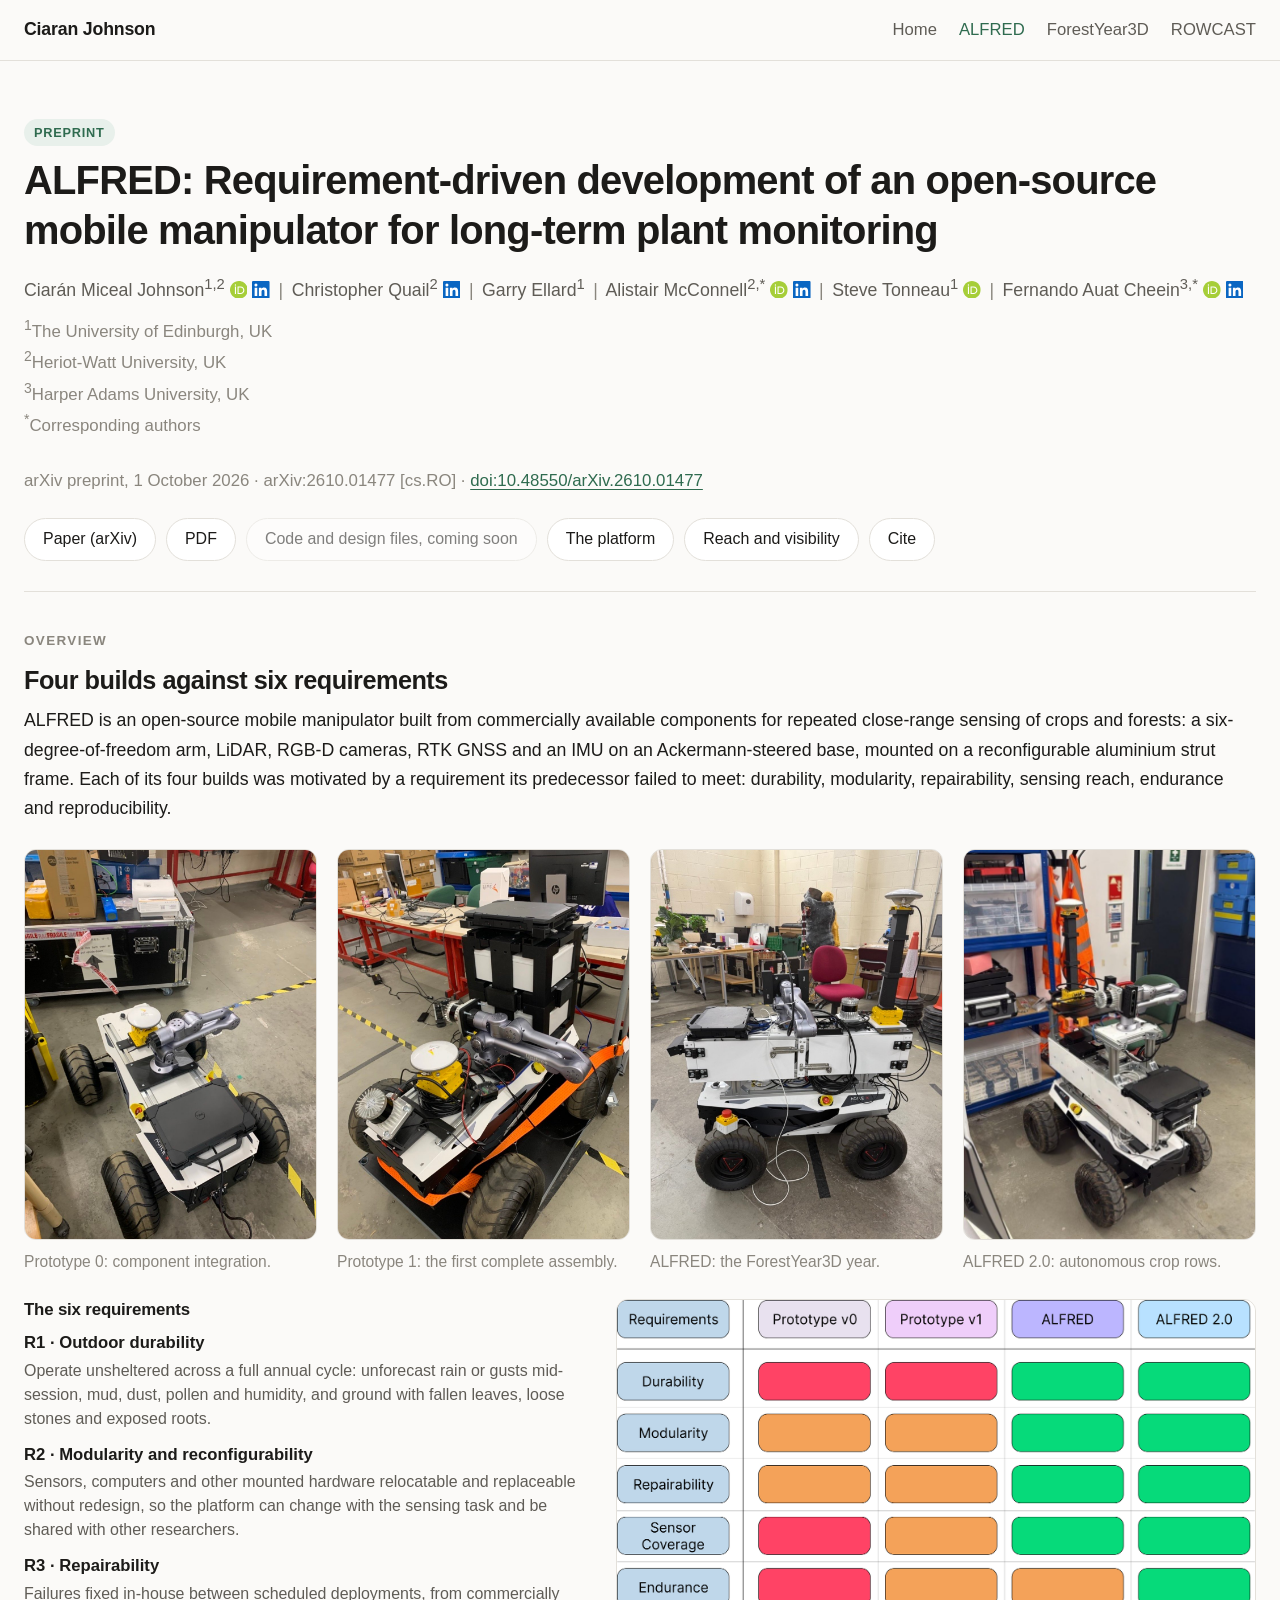
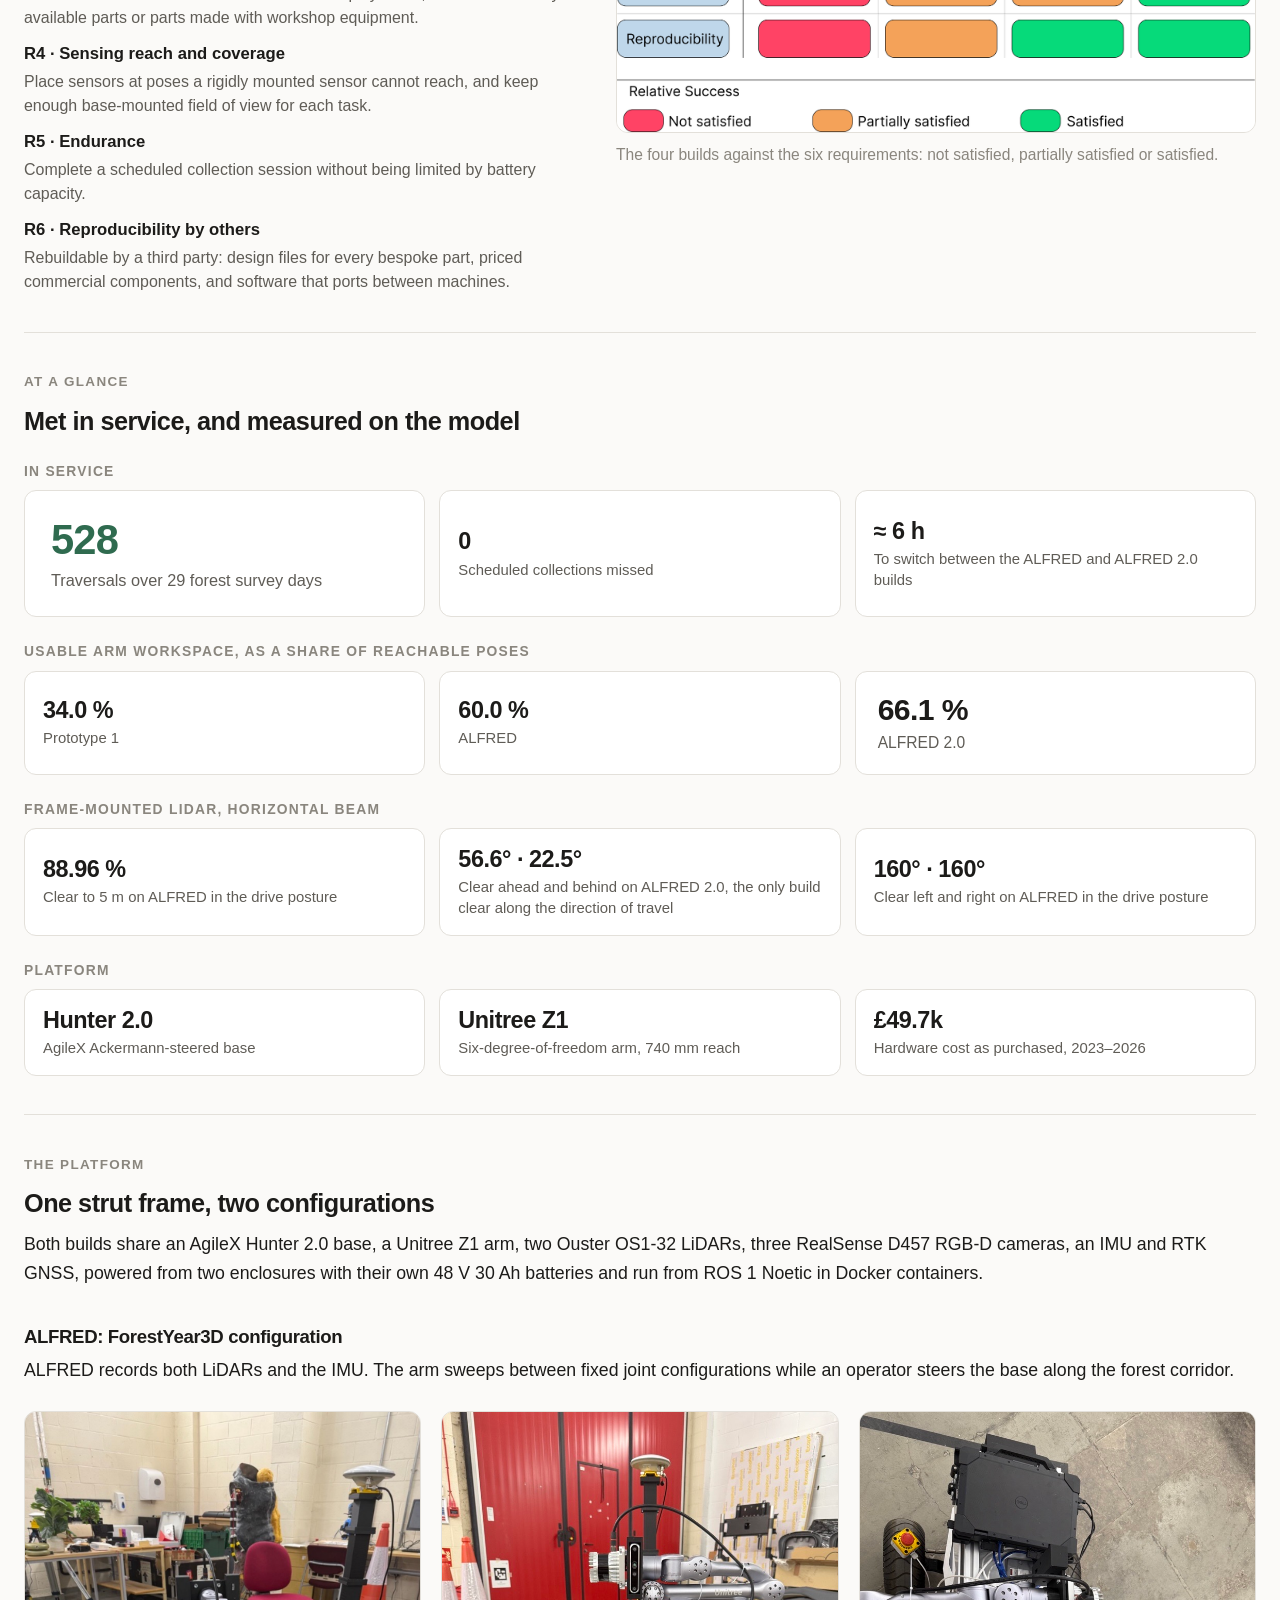
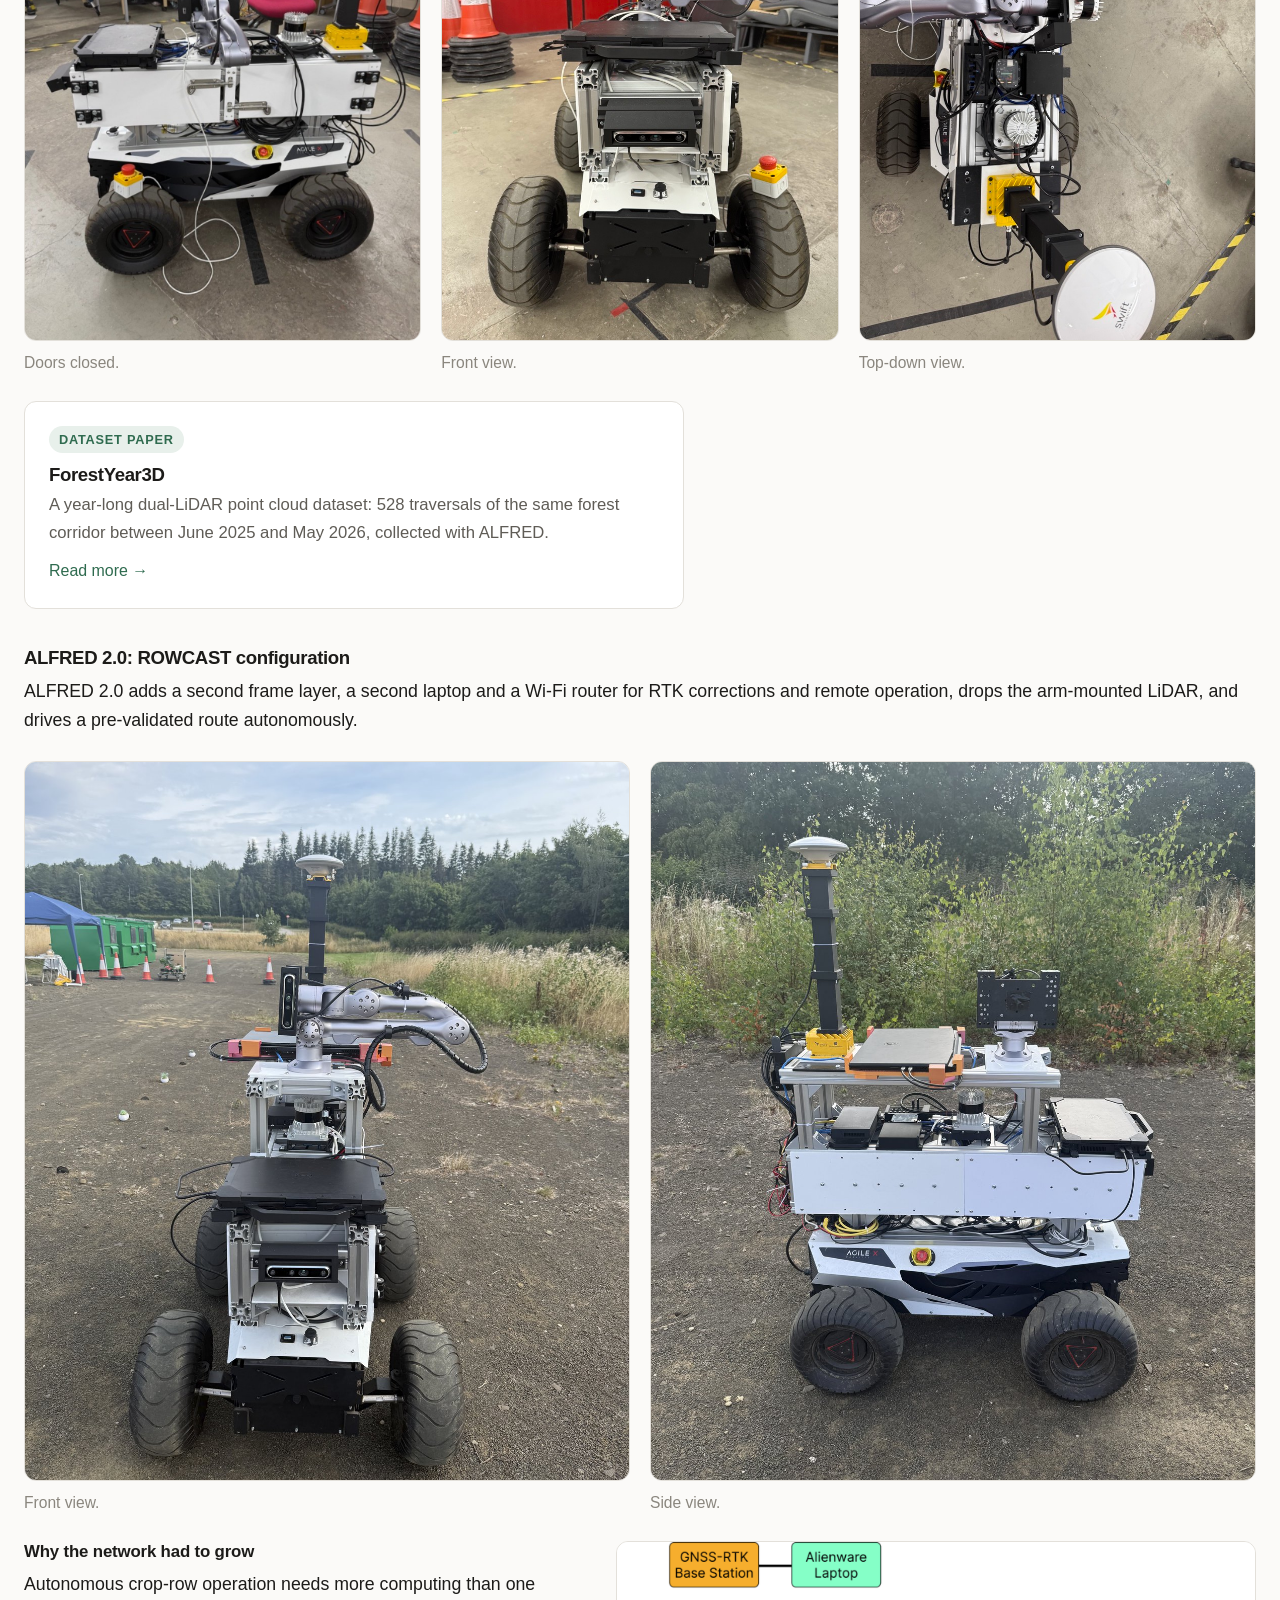
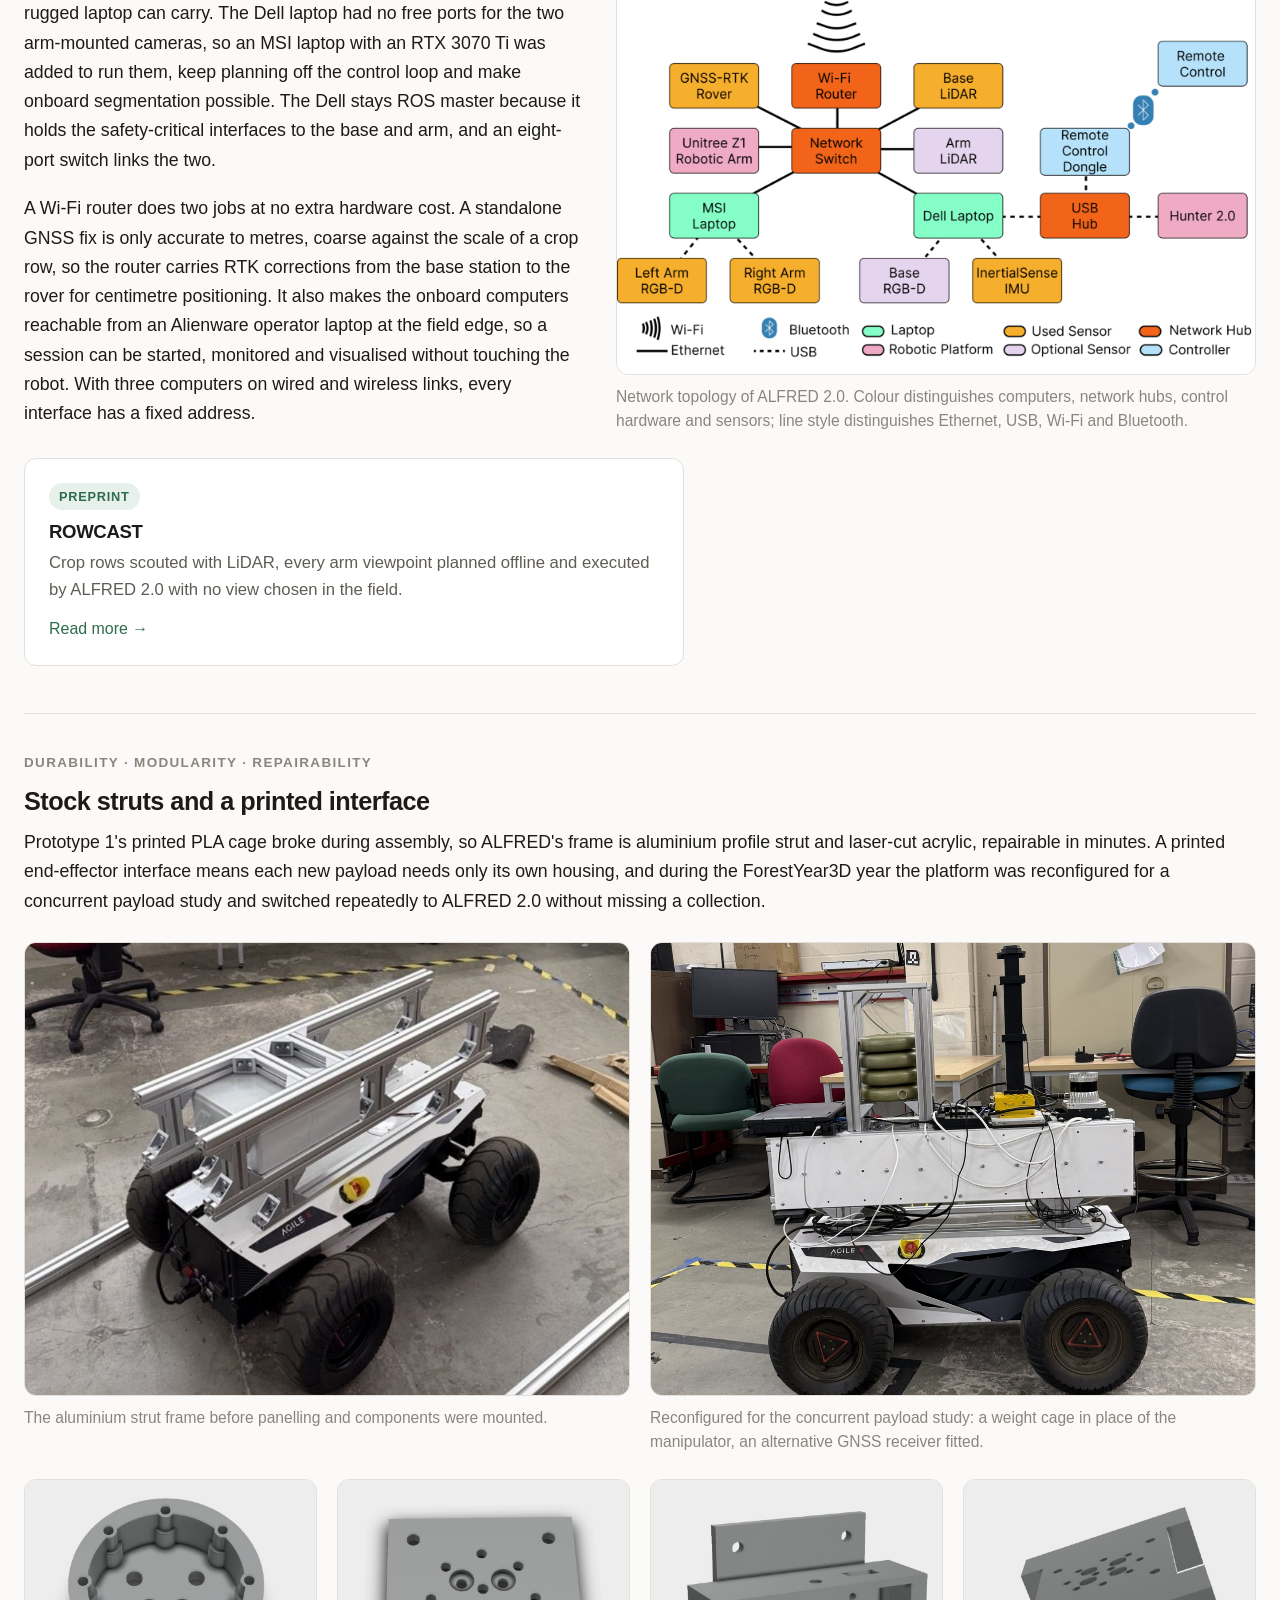
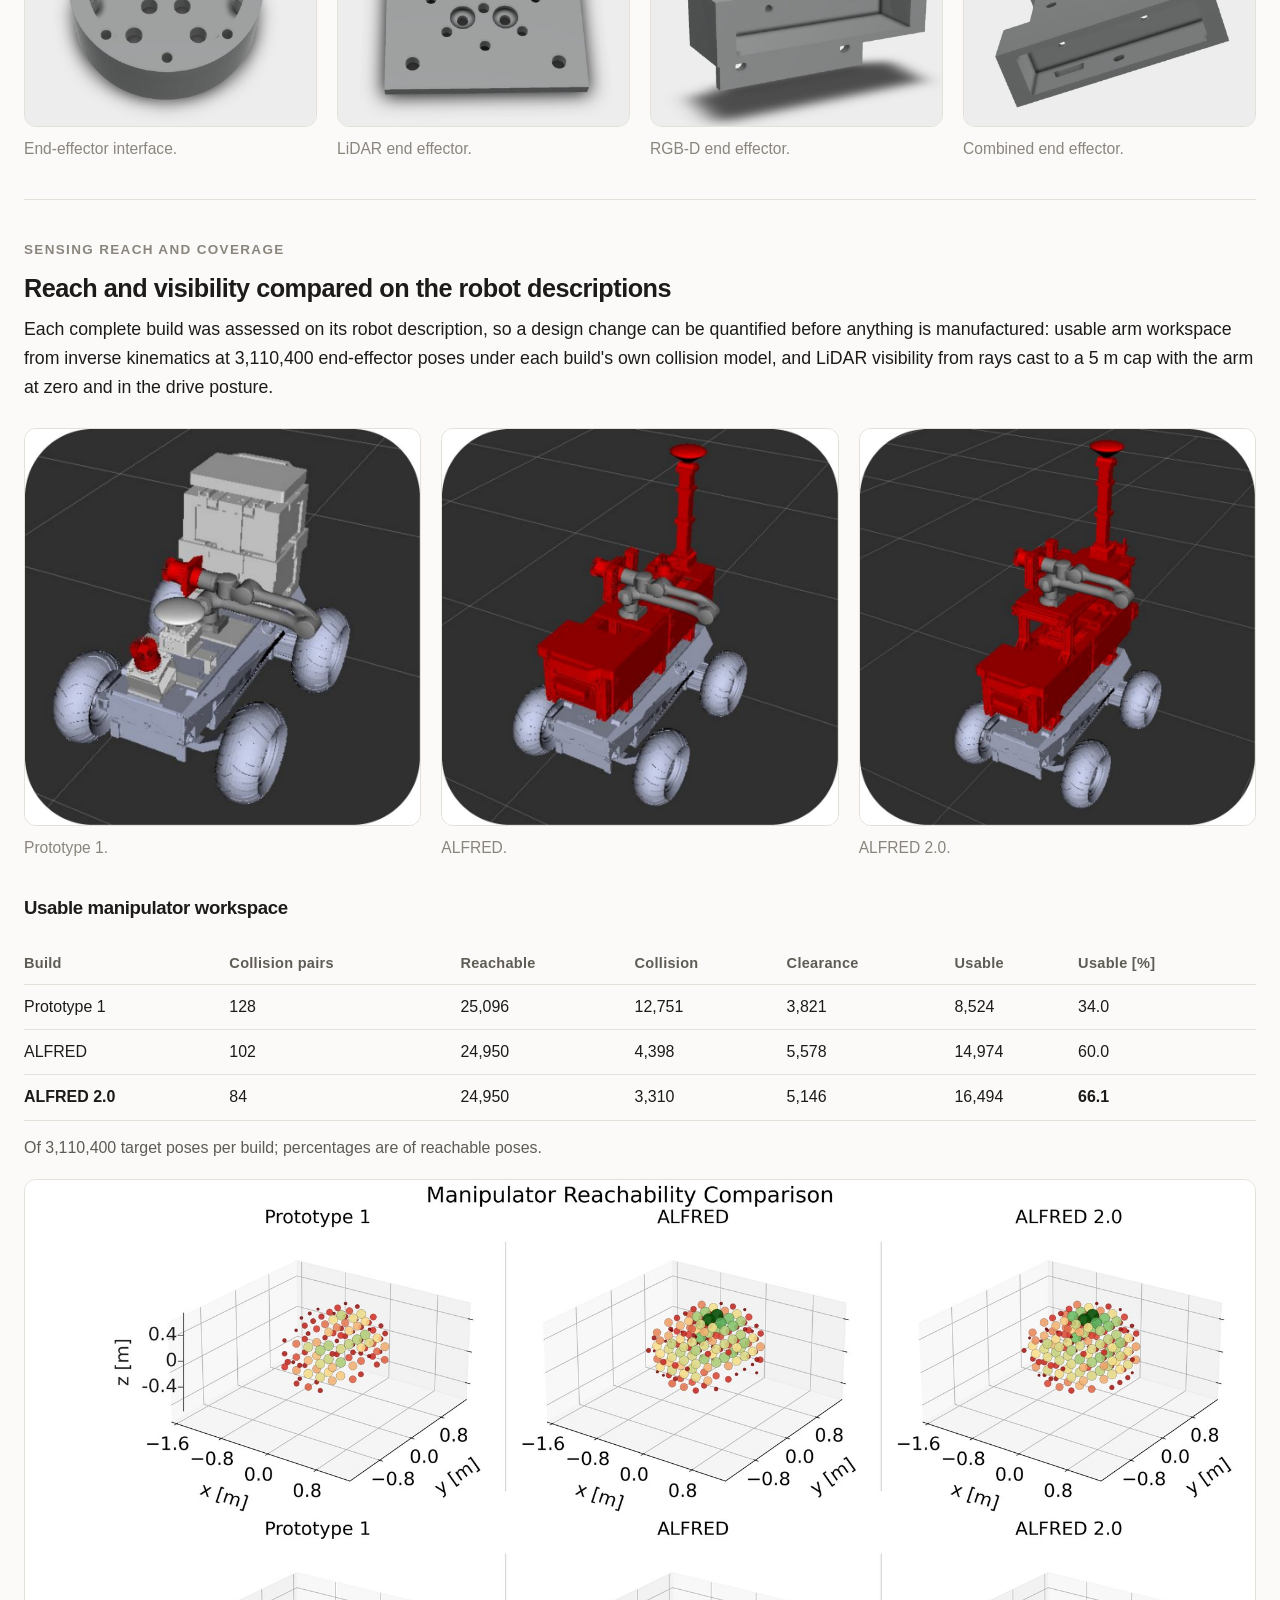
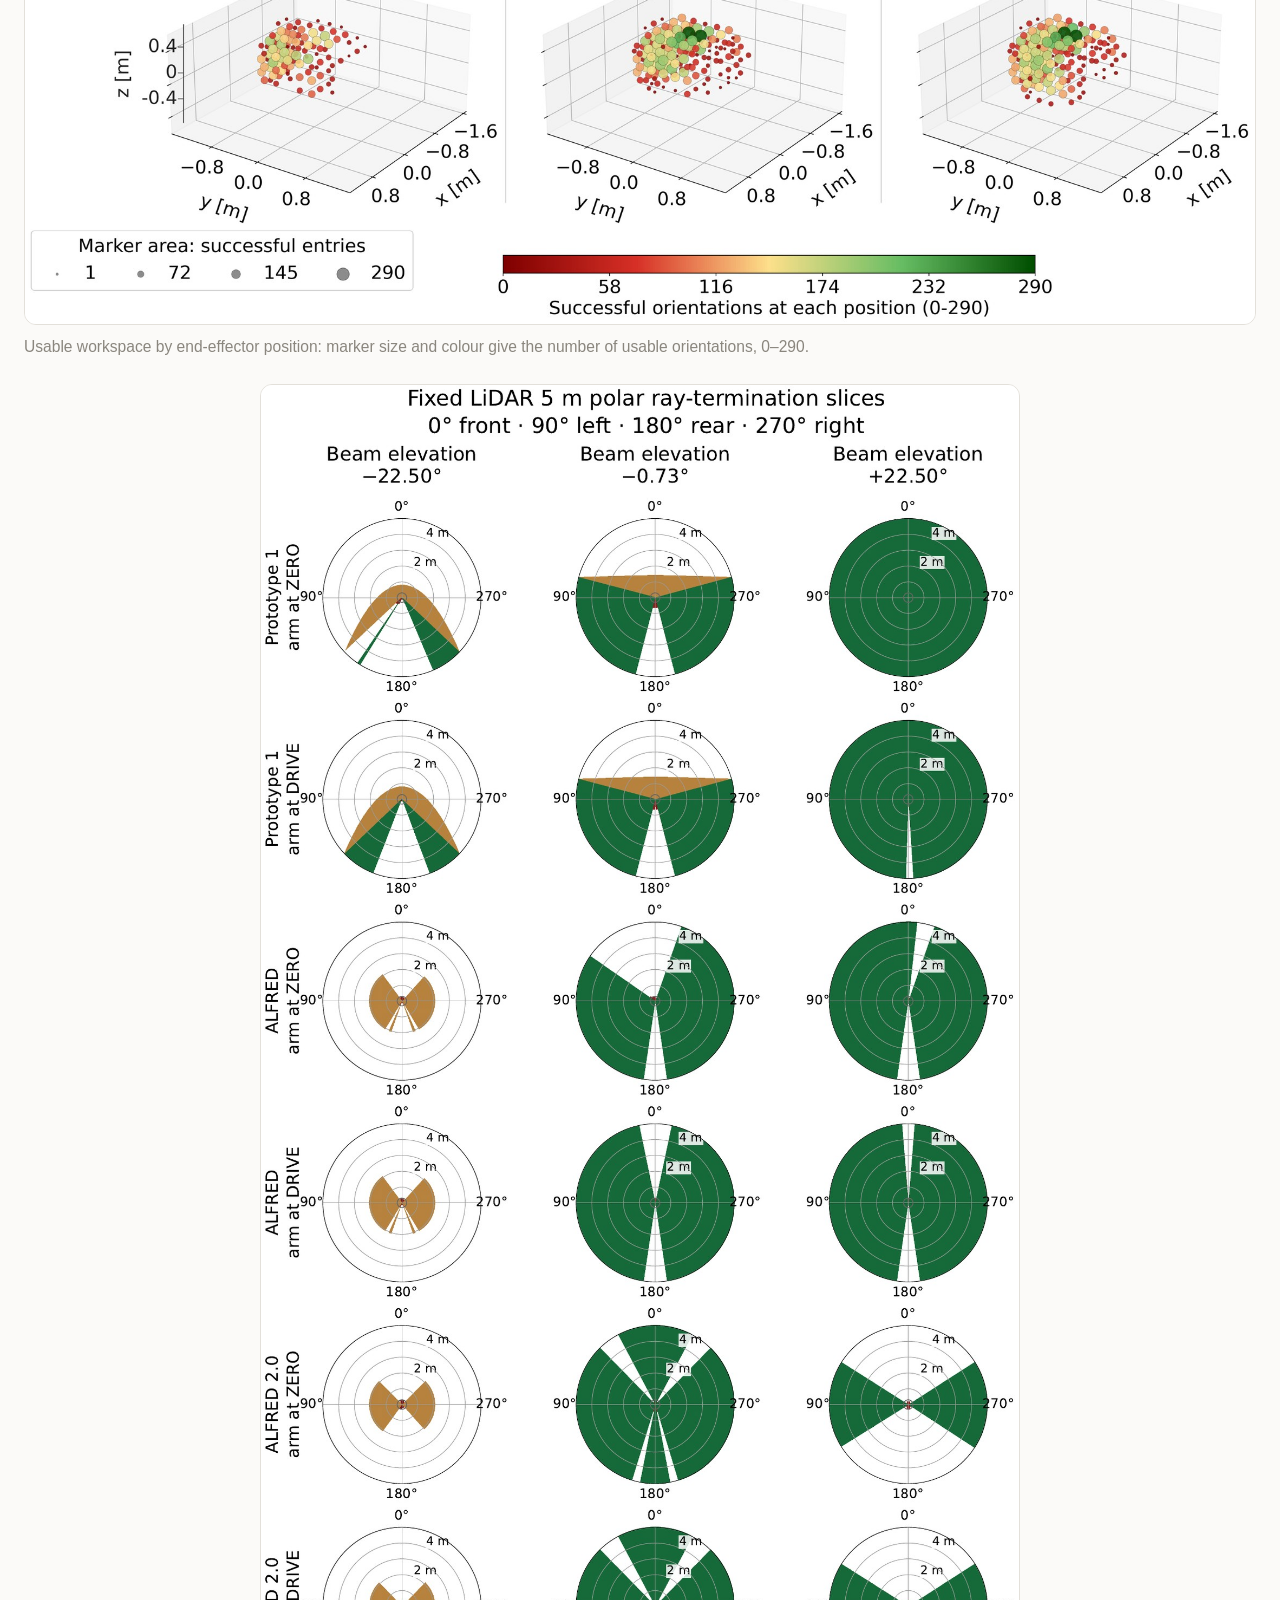
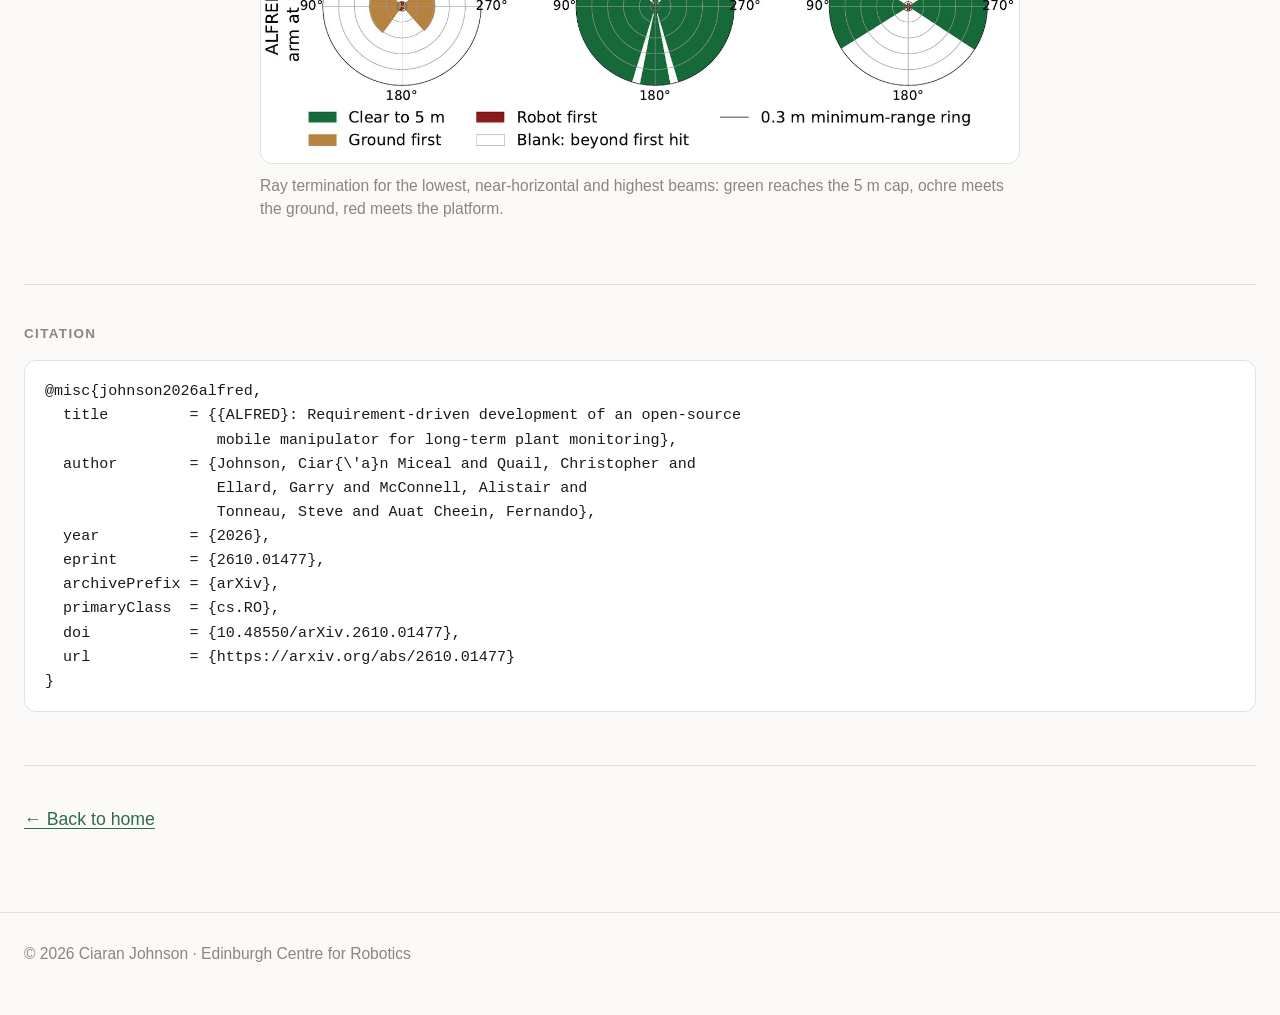
==== ALFRED/index.html @ 9d668f43 "Updated the ROWCAST website" ====
<!DOCTYPE html>
<html lang="en">
<head>
  <meta charset="utf-8">
  <meta name="viewport" content="width=device-width, initial-scale=1">
  <title>ALFRED | Ciaran Johnson</title>
  <meta name="description" content="ALFRED: an open-source mobile manipulator for long-term plant monitoring, developed through four builds against six requirements. A year of monthly forest surveys without a missed collection, and model-based comparison of arm reach and LiDAR visibility across builds. arXiv preprint, October 2026.">
  <link rel="stylesheet" href="../style.css?v=20261101h">
</head>
<body class="paper">

  <!-- Icon sprite for the author links; referenced with <use href="#icon-..."> -->
  <svg width="0" height="0" style="position:absolute" aria-hidden="true" focusable="false">
    <symbol id="icon-orcid" viewBox="0 0 256 256">
      <path fill="#A6CE39" d="M256 128c0 70.7-57.3 128-128 128S0 198.7 0 128 57.3 0 128 0s128 57.3 128 128z"/>
      <path fill="#fff" d="M86.3 186.2H70.9V79.1h15.4v107.1zM108.9 79.1h41.6c39.6 0 57 28.3 57 53.6 0 27.5-21.5 53.6-56.8 53.6h-41.8V79.1zm15.4 93.3h24.5c34.9 0 42.9-26.5 42.9-39.7 0-21.5-13.7-39.7-43.7-39.7h-23.7v79.4zM88.7 56.8c0 5.5-4.5 10.1-10.1 10.1s-10.1-4.6-10.1-10.1c0-5.6 4.5-10.1 10.1-10.1s10.1 4.6 10.1 10.1z"/>
    </symbol>
    <symbol id="icon-linkedin" viewBox="0 0 24 24">
      <rect x="1" y="1" width="22" height="22" rx="2" fill="#fff"/>
      <path fill="#0A66C2" d="M20.447 20.452h-3.554v-5.569c0-1.328-.027-3.037-1.852-3.037-1.853 0-2.136 1.445-2.136 2.939v5.667H9.351V9h3.414v1.561h.046c.477-.9 1.637-1.85 3.37-1.85 3.601 0 4.267 2.37 4.267 5.455v6.286zM5.337 7.433a2.062 2.062 0 1 1 0-4.125 2.062 2.062 0 0 1 0 4.125zm1.782 13.019H3.555V9h3.564v11.452zM22.225 0H1.771C.792 0 0 .774 0 1.729v20.542C0 23.227.792 24 1.771 24h20.451C23.2 24 24 23.227 24 22.271V1.729C24 .774 23.2 0 22.222 0h.003z"/>
    </symbol>
  </svg>

  <nav class="site-nav">
    <div class="wrap">
      <a class="brand" href="../index.html">Ciaran Johnson</a>
      <ul>
        <li><a href="../index.html">Home</a></li>
        <li><a href="./" aria-current="page">ALFRED</a></li>
        <li><a href="../ForestYear3D/">ForestYear3D</a></li>
        <li><a href="../ROWCAST/">ROWCAST</a></li>
      </ul>
    </div>
  </nav>

  <main class="wrap">

    <!-- ================================================================
         TITLE BLOCK
         Preprint on arXiv (2610.01477, 1 October 2026). Add the venue and
         DOI here once the paper is accepted. The Code link stays disabled
         until github.com/CiaranJohnson/ALFRED is public.
         ================================================================ -->
    <header class="paper-head">
      <span class="tag">Preprint</span>
      <h1>ALFRED: Requirement-driven development of an open-source mobile manipulator for long-term plant monitoring</h1>
      <p class="authors">
        <span class="author">Ciarán Miceal Johnson<sup>1,2</sup>
          <a class="author-link" href="https://orcid.org/0009-0005-3101-6712" target="_blank" rel="noopener" aria-label="Ciarán Miceal Johnson on ORCID" title="ORCID"><svg><use href="#icon-orcid"/></svg></a>
          <a class="author-link" href="https://www.linkedin.com/in/ciaran-johnson-749905177/" target="_blank" rel="noopener" aria-label="Ciarán Miceal Johnson on LinkedIn" title="LinkedIn"><svg><use href="#icon-linkedin"/></svg></a></span>
        <span class="sep" aria-hidden="true">|</span>
        <span class="author">Christopher Quail<sup>2</sup>
          <a class="author-link" href="https://www.linkedin.com/in/christopher-quail-3864a7166/" target="_blank" rel="noopener" aria-label="Christopher Quail on LinkedIn" title="LinkedIn"><svg><use href="#icon-linkedin"/></svg></a></span>
        <span class="sep" aria-hidden="true">|</span>
        <span class="author">Garry Ellard<sup>1</sup></span>
        <span class="sep" aria-hidden="true">|</span>
        <span class="author">Alistair McConnell<sup>2,*</sup>
          <a class="author-link" href="https://orcid.org/0000-0003-3168-1323" target="_blank" rel="noopener" aria-label="Alistair McConnell on ORCID" title="ORCID"><svg><use href="#icon-orcid"/></svg></a>
          <a class="author-link" href="https://www.linkedin.com/in/alistair-mcconnell-1576246a/" target="_blank" rel="noopener" aria-label="Alistair McConnell on LinkedIn" title="LinkedIn"><svg><use href="#icon-linkedin"/></svg></a></span>
        <span class="sep" aria-hidden="true">|</span>
        <span class="author">Steve Tonneau<sup>1</sup>
          <a class="author-link" href="https://orcid.org/0000-0003-3001-8693" target="_blank" rel="noopener" aria-label="Steve Tonneau on ORCID" title="ORCID"><svg><use href="#icon-orcid"/></svg></a></span>
        <span class="sep" aria-hidden="true">|</span>
        <span class="author">Fernando Auat Cheein<sup>3,*</sup>
          <a class="author-link" href="https://orcid.org/0000-0002-6347-7696" target="_blank" rel="noopener" aria-label="Fernando Auat Cheein on ORCID" title="ORCID"><svg><use href="#icon-orcid"/></svg></a>
          <a class="author-link" href="https://www.linkedin.com/in/fernando-auat-cheein-30743a59/" target="_blank" rel="noopener" aria-label="Fernando Auat Cheein on LinkedIn" title="LinkedIn"><svg><use href="#icon-linkedin"/></svg></a></span>
      </p>
      <p class="venue">
        <sup>1</sup>The University of Edinburgh, UK<br>
        <sup>2</sup>Heriot-Watt University, UK<br>
        <sup>3</sup>Harper Adams University, UK<br>
        <sup>*</sup>Corresponding authors<br><br>
        arXiv preprint, 1 October 2026 · arXiv:2610.01477 [cs.RO] ·
        <a href="https://doi.org/10.48550/arXiv.2610.01477" target="_blank" rel="noopener">doi:10.48550/arXiv.2610.01477</a>
      </p>

      <!-- TODO: remove aria-disabled from the Code link once the GitHub
           repository is public. -->
      <ul class="paper-links">
        <li><a href="https://arxiv.org/abs/2610.01477" target="_blank" rel="noopener">Paper (arXiv)</a></li>
        <li><a href="https://arxiv.org/pdf/2610.01477" target="_blank" rel="noopener">PDF</a></li>
        <li><a href="https://github.com/CiaranJohnson/ALFRED" aria-disabled="true">Code and design files, coming soon</a></li>
        <li><a href="#platform">The platform</a></li>
        <li><a href="#reach">Reach and visibility</a></li>
        <li><a href="#citation">Cite</a></li>
      </ul>
    </header>

    <!-- ================================================================
         OVERVIEW
         Figure 7 of the paper (the four builds) and Figure 8 (each build
         against the six requirements). Web images are rendered from the
         manuscript's figure files by scripts/render_alfred_figures.py; see
         media/README.md.
         ================================================================ -->
    <section id="overview">
      <p class="eyebrow">Overview</p>
      <h2>Four builds against six requirements</h2>
      <p>
        ALFRED is an open-source mobile manipulator built from commercially available
        components for repeated close-range sensing of crops and forests: a six-degree-of-freedom
        arm, LiDAR, RGB-D cameras, RTK GNSS and an IMU on an Ackermann-steered base, mounted on a
        reconfigurable aluminium strut frame. Each of its four builds was motivated by a
        requirement its predecessor failed to meet: durability, modularity, repairability,
        sensing reach, endurance and reproducibility.
      </p>

      <div class="gallery gallery--four gallery--builds">
        <figure>
          <img src="../img/alfred_build_p0.jpg" width="1025" height="1366" alt="Prototype 0: the Hunter 2.0 base with early 3D-printed mounts and a manipulator fitted">
          <figcaption>Prototype 0: component integration.</figcaption>
        </figure>
        <figure>
          <img src="../img/alfred_build_p1.jpg" width="1025" height="1366" alt="Prototype 1: the base with a 3D-printed cage holding the electronics enclosures and a laptop rail above">
          <figcaption>Prototype 1: the first complete assembly.</figcaption>
        </figure>
        <figure>
          <img src="../img/alfred_build_alfred.jpg" width="1025" height="1366" alt="ALFRED: the aluminium strut frame with acrylic panels and hinged doors closed, arm and sensors on top">
          <figcaption>ALFRED: the ForestYear3D year.</figcaption>
        </figure>
        <figure>
          <img src="../img/alfred_build_alfred2.jpg" width="1200" height="1579" alt="ALFRED 2.0: the same frame with a second layer carrying another laptop, a router and a larger network switch">
          <figcaption>ALFRED&nbsp;2.0: autonomous crop rows.</figcaption>
        </figure>
      </div>

      <!-- The six requirements, R1 to R6 of the paper, beside Figure 8. -->
      <div class="intro-row intro-row--figure">
        <div class="intro-copy">
          <h4>The six requirements</h4>
          <dl class="deflist deflist--tight">
            <dt>R1 · Outdoor durability</dt>
            <dd>Operate unsheltered across a full annual cycle: unforecast rain or gusts mid-session, mud, dust, pollen and humidity, and ground with fallen leaves, loose stones and exposed roots.</dd>
            <dt>R2 · Modularity and reconfigurability</dt>
            <dd>Sensors, computers and other mounted hardware relocatable and replaceable without redesign, so the platform can change with the sensing task and be shared with other researchers.</dd>
            <dt>R3 · Repairability</dt>
            <dd>Failures fixed in-house between scheduled deployments, from commercially available parts or parts made with workshop equipment.</dd>
            <dt>R4 · Sensing reach and coverage</dt>
            <dd>Place sensors at poses a rigidly mounted sensor cannot reach, and keep enough base-mounted field of view for each task.</dd>
            <dt>R5 · Endurance</dt>
            <dd>Complete a scheduled collection session without being limited by battery capacity.</dd>
            <dt>R6 · Reproducibility by others</dt>
            <dd>Rebuildable by a third party: design files for every bespoke part, priced commercial components, and software that ports between machines.</dd>
          </dl>
        </div>
        <figure>
          <img src="../img/alfred_requirements.png" width="1600" height="1083" loading="lazy"
               alt="A grid of the six requirements against the four builds, coloured red for not satisfied, orange for partially satisfied and green for satisfied; the colours shift from red and orange on the prototypes to green on ALFRED and ALFRED 2.0">
          <figcaption>The four builds against the six requirements: not satisfied, partially satisfied or satisfied.</figcaption>
        </figure>
      </div>
    </section>

    <section id="at-a-glance">
      <p class="eyebrow">At a glance</p>
      <h2>Met in service, and measured on the model</h2>

      <!-- Facts are grouped by theme; spans in each group add up to 12.
           .s3/.s4/.s6/.s8 set width, .fact--lg/--xl set emphasis. -->
      <div class="fact-group">
        <h3>In service</h3>
        <div class="facts">
          <div class="fact fact--xl s4"><span class="num">528</span><span class="label">Traversals over 29 forest survey days</span></div>
          <div class="fact s4"><span class="num">0</span><span class="label">Scheduled collections missed</span></div>
          <div class="fact s4"><span class="num">≈ 6 h</span><span class="label">To switch between the ALFRED and ALFRED&nbsp;2.0 builds</span></div>
        </div>
      </div>

      <div class="fact-group">
        <h3>Usable arm workspace, as a share of reachable poses</h3>
        <div class="facts">
          <div class="fact s4"><span class="num">34.0 %</span><span class="label">Prototype 1</span></div>
          <div class="fact s4"><span class="num">60.0 %</span><span class="label">ALFRED</span></div>
          <div class="fact fact--lg s4"><span class="num">66.1 %</span><span class="label">ALFRED&nbsp;2.0</span></div>
        </div>
      </div>

      <div class="fact-group">
        <h3>Frame-mounted LiDAR, horizontal beam</h3>
        <div class="facts">
          <div class="fact s4"><span class="num">88.96 %</span><span class="label">Clear to 5 m on ALFRED in the drive posture</span></div>
          <div class="fact s4"><span class="num">56.6° · 22.5°</span><span class="label">Clear ahead and behind on ALFRED&nbsp;2.0, the only build clear along the direction of travel</span></div>
          <div class="fact s4"><span class="num">160° · 160°</span><span class="label">Clear left and right on ALFRED in the drive posture</span></div>
        </div>
      </div>

      <div class="fact-group">
        <h3>Platform</h3>
        <div class="facts">
          <div class="fact s4"><span class="num">Hunter 2.0</span><span class="label">AgileX Ackermann-steered base</span></div>
          <div class="fact s4"><span class="num">Unitree Z1</span><span class="label">Six-degree-of-freedom arm, 740 mm reach</span></div>
          <div class="fact s4"><span class="num">£49.7k</span><span class="label">Hardware cost as purchased, 2023–2026</span></div>
        </div>
      </div>
    </section>

    <!-- ================================================================
         THE PLATFORM
         Shared hardware, then the two field configurations, each with a
         card linking to its experiment's page. ALFRED's three views are
         Figure 1 of the paper, ALFRED 2.0's views Figure 3 and the network
         topology Figure 6.
         ================================================================ -->
    <section id="platform">
      <p class="eyebrow">The platform</p>
      <h2>One strut frame, two configurations</h2>
      <p>
        Both builds share an AgileX Hunter&nbsp;2.0 base, a Unitree Z1 arm, two Ouster OS1-32
        LiDARs, three RealSense D457 RGB-D cameras, an IMU and RTK GNSS, powered from two
        enclosures with their own 48&nbsp;V 30&nbsp;Ah batteries and run from ROS&nbsp;1 Noetic
        in Docker containers.
      </p>

      <h3 id="alfred" class="subsection">ALFRED: ForestYear3D configuration</h3>
      <p>
        ALFRED records both LiDARs and the IMU. The arm sweeps between fixed joint configurations
        while an operator steers the base along the forest corridor.
      </p>

      <div class="gallery gallery--views">
        <figure>
          <img src="../img/alfred_build_alfred.jpg" width="1025" height="1366" loading="lazy" alt="ALFRED with its acrylic access doors closed, showing the strut frame, manipulator and sensor suite">
          <figcaption>Doors closed.</figcaption>
        </figure>
        <figure>
          <img src="../img/front_view.jpeg" loading="lazy" alt="ALFRED seen head on: the Z1 arm carrying the arm-mounted LiDAR and RGB-D cameras above the base deck">
          <figcaption>Front view.</figcaption>
        </figure>
        <figure>
          <img src="../img/top_down.jpeg" loading="lazy" alt="ALFRED from above, showing the layout of the arm, the frame-mounted LiDAR, the rugged laptop and the GNSS antenna">
          <figcaption>Top-down view.</figcaption>
        </figure>
      </div>

      <div class="cards cards--one">
        <a class="card" href="../ForestYear3D/">
          <span class="tag">Dataset paper</span>
          <h3>ForestYear3D</h3>
          <p>
            A year-long dual-LiDAR point cloud dataset: 528 traversals of the same forest
            corridor between June 2025 and May 2026, collected with ALFRED.
          </p>
          <span class="card-more">Read more →</span>
        </a>
      </div>

      <h3 id="alfred2" class="subsection">ALFRED 2.0: ROWCAST configuration</h3>
      <p>
        ALFRED&nbsp;2.0 adds a second frame layer, a second laptop and a Wi-Fi router for RTK
        corrections and remote operation, drops the arm-mounted LiDAR, and drives a
        pre-validated route autonomously.
      </p>

      <div class="gallery gallery--pair">
        <figure>
          <img src="../img/alfred2_front.jpg" width="1200" height="1600" loading="lazy" alt="ALFRED 2.0 field robot, front view, showing its manipulator arm and mast-mounted sensors">
          <figcaption>Front view.</figcaption>
        </figure>
        <figure>
          <img src="../img/alfred2_side.jpg" width="1200" height="1600" loading="lazy" alt="ALFRED 2.0 field robot, side view, showing the second frame layer and the second laptop">
          <figcaption>Side view.</figcaption>
        </figure>
      </div>

      <!-- Why the network grew: copy on the left, Figure 6 on the right. -->
      <div class="intro-row intro-row--figure">
        <div class="intro-copy">
          <h4>Why the network had to grow</h4>
          <p>
            Autonomous crop-row operation needs more computing than one rugged laptop can carry.
            The Dell laptop had no free ports for the two arm-mounted cameras, so an MSI laptop
            with an RTX&nbsp;3070&nbsp;Ti was added to run them, keep planning off the control
            loop and make onboard segmentation possible. The Dell stays ROS master because it
            holds the safety-critical interfaces to the base and arm, and an eight-port switch
            links the two.
          </p>
          <p>
            A Wi-Fi router does two jobs at no extra hardware cost. A standalone GNSS fix is only
            accurate to metres, coarse against the scale of a crop row, so the router carries
            RTK corrections from the base station to the rover for centimetre positioning. It
            also makes the onboard computers reachable from an Alienware operator laptop at the
            field edge, so a session can be started, monitored and visualised without touching
            the robot. With three computers on wired and wireless links, every interface has a
            fixed address.
          </p>
        </div>
        <figure>
          <img src="../img/alfred_network.png" width="1600" height="1085" loading="lazy"
               alt="Network diagram of ALFRED 2.0: the Dell laptop as ROS master connected by Ethernet to the network switch, LiDAR, arm and Hunter 2.0, the MSI laptop and RGB-D cameras, and a WiFi link from the RTK base station through the router to the rover">
          <figcaption>
            Network topology of ALFRED&nbsp;2.0. Colour distinguishes computers, network hubs,
            control hardware and sensors; line style distinguishes Ethernet, USB, Wi-Fi and
            Bluetooth.
          </figcaption>
        </figure>
      </div>

      <div class="cards cards--one">
        <a class="card" href="../ROWCAST/">
          <span class="tag">Preprint</span>
          <h3>ROWCAST</h3>
          <p>
            Crop rows scouted with LiDAR, every arm viewpoint planned offline and executed by
            ALFRED&nbsp;2.0 with no view chosen in the field.
          </p>
          <span class="card-more">Read more →</span>
        </a>
      </div>
    </section>

    <!-- ================================================================
         DURABILITY, MODULARITY, REPAIRABILITY
         Figure 9 (the bare frame), Figure 12 (reconfigured for the
         concurrent payload study) and Figure 10 (the end-effector mounts).
         ================================================================ -->
    <section id="builds">
      <p class="eyebrow">Durability · Modularity · Repairability</p>
      <h2>Stock struts and a printed interface</h2>
      <p>
        Prototype&nbsp;1's printed PLA cage broke during assembly, so ALFRED's frame is aluminium
        profile strut and laser-cut acrylic, repairable in minutes. A printed end-effector
        interface means each new payload needs only its own housing, and during the ForestYear3D
        year the platform was reconfigured for a concurrent payload study and switched repeatedly
        to ALFRED&nbsp;2.0 without missing a collection.
      </p>

      <div class="gallery gallery--two gallery--43">
        <figure>
          <img src="../img/alfred_frame.jpg" width="840" height="751" loading="lazy" alt="The bare aluminium profile strut frame on the Hunter 2.0 base, before panels and components were fitted">
          <figcaption>The aluminium strut frame before panelling and components were mounted.</figcaption>
        </figure>
        <figure>
          <img src="../img/alfred_payload_study.jpg" width="1200" height="1001" loading="lazy" alt="ALFRED with the manipulator replaced by a cage of weights and a different GNSS receiver on the mast">
          <figcaption>Reconfigured for the concurrent payload study: a weight cage in place of the manipulator, an alternative GNSS receiver fitted.</figcaption>
        </figure>
      </div>

      <div class="gallery gallery--four">
        <figure>
          <img src="../img/alfred_cad_interface.jpg" width="900" height="762" loading="lazy" alt="CAD render of the flat printed plate that mates with the Z1 flange">
          <figcaption>End-effector interface.</figcaption>
        </figure>
        <figure>
          <img src="../img/alfred_cad_lidar.jpg" width="900" height="762" loading="lazy" alt="CAD render of the LiDAR end-effector housing">
          <figcaption>LiDAR end effector.</figcaption>
        </figure>
        <figure>
          <img src="../img/alfred_cad_rgbd.jpg" width="900" height="762" loading="lazy" alt="CAD render of the RGB-D camera end-effector housing">
          <figcaption>RGB-D end effector.</figcaption>
        </figure>
        <figure>
          <img src="../img/alfred_cad_lidar_rgbd.jpg" width="900" height="762" loading="lazy" alt="CAD render of the combined LiDAR and RGB-D end-effector housing">
          <figcaption>Combined end effector.</figcaption>
        </figure>
      </div>
    </section>

    <!-- ================================================================
         SENSING REACH AND COVERAGE
         Figure 15 (robot descriptions), Table 3 (usable workspace),
         Figure 19 (usable workspace by position) and Figure 17 (LiDAR ray
         termination).
         ================================================================ -->
    <section id="reach">
      <p class="eyebrow">Sensing reach and coverage</p>
      <h2>Reach and visibility compared on the robot descriptions</h2>
      <p>
        Each complete build was assessed on its robot description, so a design change can be
        quantified before anything is manufactured: usable arm workspace from inverse kinematics
        at 3,110,400 end-effector poses under each build's own collision model, and LiDAR
        visibility from rays cast to a 5&nbsp;m cap with the arm at zero and in the drive
        posture.
      </p>

      <div class="gallery">
        <figure>
          <img src="../img/alfred_model_p1.jpg" width="900" height="900" loading="lazy" alt="Rendered robot description of Prototype 1 with the arm in the zero posture">
          <figcaption>Prototype 1.</figcaption>
        </figure>
        <figure>
          <img src="../img/alfred_model_alfred.jpg" width="900" height="900" loading="lazy" alt="Rendered robot description of ALFRED with the arm in the zero posture">
          <figcaption>ALFRED.</figcaption>
        </figure>
        <figure>
          <img src="../img/alfred_model_alfred2.jpg" width="900" height="900" loading="lazy" alt="Rendered robot description of ALFRED 2.0 with the arm in the zero posture">
          <figcaption>ALFRED&nbsp;2.0.</figcaption>
        </figure>
      </div>

      <h3 class="subsection">Usable manipulator workspace</h3>
      <div class="table-wrap">
        <table class="data-table">
          <thead>
            <tr><th>Build</th><th>Collision pairs</th><th>Reachable</th><th>Collision</th><th>Clearance</th><th>Usable</th><th>Usable [%]</th></tr>
          </thead>
          <tbody>
            <tr><td>Prototype 1</td><td>128</td><td>25,096</td><td>12,751</td><td>3,821</td><td>8,524</td><td>34.0</td></tr>
            <tr><td>ALFRED</td><td>102</td><td>24,950</td><td>4,398</td><td>5,578</td><td>14,974</td><td>60.0</td></tr>
            <tr><td><strong>ALFRED 2.0</strong></td><td>84</td><td>24,950</td><td>3,310</td><td>5,146</td><td>16,494</td><td><strong>66.1</strong></td></tr>
          </tbody>
        </table>
      </div>
      <p class="muted" style="margin-top:14px; font-size:.9rem">
        Of 3,110,400 target poses per build; percentages are of reachable poses.
      </p>

      <figure>
        <img src="../img/alfred_reachability.jpg" width="2000" height="1211" loading="lazy"
             alt="Six 3D scatter plots, two per build, of the translations around the arm base that keep at least one usable orientation, with marker size and colour showing how many orientations are retained; the later builds have more and darker markers">
        <figcaption>Usable workspace by end-effector position: marker size and colour give the number of usable orientations, 0–290.</figcaption>
      </figure>

      <figure class="figure--tall">
        <img src="../img/alfred_lidar_visibility.jpg" width="1400" height="2545" loading="lazy"
             alt="A grid of polar plots, one row per build and arm posture and one column per beam elevation, showing green rays that reach 5 m, ochre rays that meet the ground and red rays that meet the robot">
        <figcaption>Ray termination for the lowest, near-horizontal and highest beams: green reaches the 5&nbsp;m cap, ochre meets the ground, red meets the platform.</figcaption>
      </figure>
    </section>

    <!-- ================================================================
         CITATION
         Replace the arXiv entry with the journal reference once accepted.
         ================================================================ -->
    <section id="citation">
      <p class="eyebrow">Citation</p>
<pre><code>@misc{johnson2026alfred,
  title         = {{ALFRED}: Requirement-driven development of an open-source
                   mobile manipulator for long-term plant monitoring},
  author        = {Johnson, Ciar{\'a}n Miceal and Quail, Christopher and
                   Ellard, Garry and McConnell, Alistair and
                   Tonneau, Steve and Auat Cheein, Fernando},
  year          = {2026},
  eprint        = {2610.01477},
  archivePrefix = {arXiv},
  primaryClass  = {cs.RO},
  doi           = {10.48550/arXiv.2610.01477},
  url           = {https://arxiv.org/abs/2610.01477}
}</code></pre>
    </section>

    <section>
      <p class="muted"><a href="../index.html">← Back to home</a></p>
    </section>

  </main>

  <footer>
    <div class="wrap">
      <p>© 2026 Ciaran Johnson · Edinburgh Centre for Robotics</p>
    </div>
  </footer>

</body>
</html>
---- style.css ----
/* ---------------------------------------------------------------
   Shared stylesheet — Ciaran Johnson
   --------------------------------------------------------------- */

:root {
  --bg:            #fbfaf8;
  --surface:       #ffffff;
  --text:          #1c1b19;
  --text-muted:    #5f5c56;
  --text-subtle:   #8a867e;
  --accent:        #2f6b4f;
  --accent-soft:   #e8f0eb;
  --border:        #e3e0da;
  --shadow:        0 1px 2px rgba(28, 27, 25, .04), 0 8px 24px rgba(28, 27, 25, .05);
  --radius:        12px;
}

@media (prefers-color-scheme: dark) {
  :root {
    --bg:          #16171a;
    --surface:     #1d1f23;
    --text:        #e9e7e3;
    --text-muted:  #a8a49c;
    --text-subtle: #7d7972;
    --accent:      #7fc39c;
    --accent-soft: #22302a;
    --border:      #2c2f34;
    --shadow:      0 1px 2px rgba(0, 0, 0, .3), 0 8px 24px rgba(0, 0, 0, .25);
  }
}

*, *::before, *::after { box-sizing: border-box; }

/* Type grows a little with the viewport: 17px on phones and small laptops,
   about 18.5px at 1920 and 19.5px on a 2560-wide display, so the text keeps
   pace with the 1400px column. Everything sized in rem scales with it. */
html { font-size: clamp(17px, 16.2px + 0.12vw, 19.5px); }

body {
  margin: 0;
  background: var(--bg);
  color: var(--text);
  font-family: -apple-system, BlinkMacSystemFont, "Segoe UI", Inter, Roboto,
               "Helvetica Neue", Arial, sans-serif;
  font-size: 1rem;
  line-height: 1.65;
  -webkit-font-smoothing: antialiased;
}

.wrap {
  max-width: 1400px;
  margin: 0 auto;
  padding: 0 24px;
}

/* ---------- Navigation ---------- */

.site-nav {
  border-bottom: 1px solid var(--border);
  background: var(--bg);
  position: sticky;
  top: 0;
  z-index: 10;
}

.site-nav .wrap {
  display: flex;
  align-items: center;
  justify-content: space-between;
  gap: 24px;
  min-height: 60px;
  flex-wrap: wrap;
}

.site-nav .brand {
  font-weight: 600;
  letter-spacing: -.01em;
  color: var(--text);
  text-decoration: none;
}

.site-nav ul {
  display: flex;
  /* On narrow phones the list wraps as whole items rather than breaking a
     label such as "ALFRED 2.0" across two lines. */
  flex-wrap: wrap;
  gap: 4px 22px;
  list-style: none;
  margin: 0;
  padding: 0;
  font-size: .94rem;
}

.site-nav li { white-space: nowrap; }

.site-nav a {
  color: var(--text-muted);
  text-decoration: none;
}

.site-nav a:hover,
.site-nav a[aria-current="page"] {
  color: var(--accent);
}

/* ---------- Headings & text ---------- */

h1, h2, h3 {
  line-height: 1.25;
  letter-spacing: -.02em;
  margin: 0 0 .4em;
}

h1 { font-size: clamp(2rem, 5vw, 2.6rem); }
h2 { font-size: clamp(1.32rem, 1.1rem + .45vw, 1.5rem); margin-top: 0; }
h3 { font-size: 1.05rem; }
h4 {
  font-size: .95rem;
  line-height: 1.25;
  letter-spacing: -.01em;
  margin: 1.9em 0 .5em;
}

/* A sub-heading part-way down a section, e.g. the splats inside Phenotype */
h3.subsection { margin-top: 2em; }

/* Text runs the full width of the column at every size: the site owner
   prefers it to use the space on wide screens rather than stop at a
   reading measure. */
p { margin: 0 0 1.1em; }

a { color: var(--accent); text-underline-offset: 3px; }
a:hover { text-decoration: none; }

.lead {
  font-size: 1.12rem;
  color: var(--text-muted);
}

.muted { color: var(--text-muted); }

/* ---------- Hero ---------- */

/* Photo left, name and intro right, columns vertically centred so the
   two sides read as one balanced block. */
.hero {
  display: grid;
  /* The photo takes under half the row and never more than 520px, so on a
     wide column the name and intro get the room rather than the picture. */
  grid-template-columns: min(44%, 520px) minmax(0, 1fr);
  gap: clamp(32px, 4vw, 56px);
  align-items: center;
  padding: 48px 0 44px;
}

.hero-photo {
  width: 100%;
  aspect-ratio: 4 / 3;
  object-fit: cover;
  object-position: center 45%;
  border-radius: var(--radius);
  border: 1px solid var(--border);
  box-shadow: var(--shadow);
  display: block;
}

.hero-text { min-width: 0; }

/* Slightly tighter than the global h1 so the name sits on one line
   inside the narrower column. */
.hero-text h1 {
  font-size: clamp(1.85rem, 3.2vw, 2.3rem);
  margin-bottom: .3em;
}

.affiliation {
  font-size: 1rem;
  color: var(--text-muted);
  margin: 0 0 1em;
}

.affiliation strong { color: var(--text); font-weight: 600; }

.hero-text .lead {
  font-size: 1.06rem;
  margin-bottom: 0;
}

@media (max-width: 700px) {
  .hero {
    grid-template-columns: 1fr;
    gap: 26px;
    padding: 28px 0 34px;
  }
}

/* ---------- Sections ---------- */

section { padding: clamp(34px, 3vw, 48px) 0; border-top: 1px solid var(--border); }

.eyebrow {
  font-size: .76rem;
  font-weight: 600;
  letter-spacing: .1em;
  text-transform: uppercase;
  color: var(--text-subtle);
  margin: 0 0 .9em;
}

/* ---------- Research themes ---------- */

.themes {
  display: grid;
  grid-template-columns: repeat(auto-fit, minmax(230px, 1fr));
  gap: 16px;
  margin-top: 26px;
}

/* Three across once there is room: the home page has three themes and
   ForestYear3D six, so auto-fit would otherwise leave an orphan at 1400px. */
@media (min-width: 900px) {
  .themes { grid-template-columns: repeat(3, 1fr); }
}

.theme {
  background: var(--surface);
  border: 1px solid var(--border);
  border-radius: var(--radius);
  padding: 18px 20px;
}

.theme h3 { margin-bottom: .35em; font-size: .98rem; }

.theme p {
  margin: 0;
  font-size: .92rem;
  color: var(--text-muted);
  line-height: 1.55;
}

/* ---------- Publication / project cards ---------- */

.card {
  display: block;
  background: var(--surface);
  border: 1px solid var(--border);
  border-radius: var(--radius);
  padding: 22px 24px;
  text-decoration: none;
  color: inherit;
  transition: border-color .15s ease, transform .15s ease, box-shadow .15s ease;
}

a.card:hover {
  border-color: var(--accent);
  transform: translateY(-2px);
  box-shadow: var(--shadow);
}

.card h3 { margin-bottom: .3em; }
.card p  { margin: 0; font-size: .94rem; color: var(--text-muted); max-width: none; }

.tag {
  display: inline-block;
  font-size: .72rem;
  font-weight: 600;
  letter-spacing: .06em;
  text-transform: uppercase;
  color: var(--accent);
  background: var(--accent-soft);
  border-radius: 999px;
  padding: 3px 10px;
  margin-bottom: 10px;
}

.card-more {
  display: inline-block;
  margin-top: 12px;
  font-size: .9rem;
  font-weight: 500;
  color: var(--accent);
}

/* Project cards sit side by side when the column is wide enough for two,
   and stack otherwise. */
.cards {
  display: grid;
  grid-template-columns: repeat(auto-fit, minmax(min(100%, 440px), 1fr));
  gap: 16px;
}

/* A single card part-way down a paper page, linking to a project page:
   kept to the width it would have as one of two, not stretched across. */
.cards--one {
  grid-template-columns: minmax(0, 660px);
  margin: 26px 0 8px;
}

/* ---------- Publication list ----------
   Lighter than .card: a reference list, hairline-separated, with the
   title as the DOI link and the site owner's name picked out in bold. */

.pubs {
  list-style: none;
  margin: 0;
  padding: 0;
  border-top: 1px solid var(--border);
}

.pub {
  padding: 18px 2px;
  border-bottom: 1px solid var(--border);
}

.pub h3 {
  margin: 0 0 .35em;
  font-size: 1rem;
  line-height: 1.45;
  letter-spacing: -.01em;
}

.pub h3 a { text-decoration: none; }
.pub h3 a:hover { text-decoration: underline; }

.pub p {
  margin: 0 0 .2em;
  max-width: none;
  font-size: .9rem;
  line-height: 1.5;
}

.pub p:last-child { margin-bottom: 0; }

.pub-authors { color: var(--text-muted); }
.pub-authors strong { color: var(--text); font-weight: 600; }
.pub-venue { color: var(--text-subtle); }

/* ---------- Image gallery ---------- */

.gallery {
  display: grid;
  grid-template-columns: repeat(auto-fit, minmax(240px, 1fr));
  gap: 20px;
  margin-top: 26px;
}

.gallery figure { margin: 0; }

.gallery img {
  width: 100%;
  height: auto;
  background: var(--surface);
  border: 1px solid var(--border);
  border-radius: var(--radius);
  display: block;
}

/* ---------- Paper page ---------- */

.paper-head { padding: 56px 0 30px; }

.paper-head h1 { font-size: clamp(1.7rem, 4vw, 2.25rem); }

.authors {
  font-size: 1rem;
  color: var(--text-muted);
  margin: 0 0 .5em;
  max-width: none;
}

/* Keep a name, its affiliation and its icons on one line when wrapping. */
.authors .author { white-space: nowrap; }

.authors .sep {
  color: var(--text-subtle);
  margin: 0 .2em;
}

.author-link {
  display: inline-block;
  line-height: 0;
  vertical-align: -.15em;
  border-radius: 3px;
  transition: opacity .15s ease;
}

.author-link:hover { opacity: .75; }

.author-link svg {
  width: 1em;
  height: 1em;
}

.venue {
  font-size: .95rem;
  color: var(--text-subtle);
  margin: 0 0 1.4em;
}

.paper-links {
  display: flex;
  flex-wrap: wrap;
  gap: 10px;
  list-style: none;
  margin: 0;
  padding: 0;
}

.paper-links a {
  display: inline-block;
  border: 1px solid var(--border);
  background: var(--surface);
  border-radius: 999px;
  padding: 7px 18px;
  font-size: .9rem;
  font-weight: 500;
  color: var(--text);
  text-decoration: none;
}

.paper-links a:hover { border-color: var(--accent); color: var(--accent); }

figure {
  margin: 0 0 1.4em;
  padding: 0;
}

figure img {
  width: 100%;
  height: auto;
  border: 1px solid var(--border);
  border-radius: var(--radius);
  display: block;
}

figcaption {
  font-size: .88rem;
  color: var(--text-subtle);
  margin-top: 10px;
  line-height: 1.5;
}

/* Placeholder box for content still to be written */
.placeholder {
  border: 1px dashed var(--border);
  border-radius: var(--radius);
  padding: 20px 22px;
  color: var(--text-subtle);
  font-size: .93rem;
  background: transparent;
}

.placeholder p:last-child { margin-bottom: 0; }

pre {
  background: var(--surface);
  border: 1px solid var(--border);
  border-radius: var(--radius);
  padding: 18px 20px;
  overflow-x: auto;
  font-size: .85rem;
  line-height: 1.6;
}

code { font-family: ui-monospace, SFMono-Regular, "SF Mono", Menlo, Consolas, monospace; }

/* ---------- Footer ---------- */

footer {
  border-top: 1px solid var(--border);
  margin-top: 20px;
  padding: 28px 0 48px;
  font-size: .88rem;
  color: var(--text-subtle);
}

footer p { margin: 0; }

/* ---------------------------------------------------------------
   Paper page: dataset facts, video slots
   --------------------------------------------------------------- */

/* ---------- Key-numbers grid ----------
   Facts are grouped into related sets, and sized by importance. Width comes
   from a span class (.s3/.s4/.s6/.s8) on a 12-column grid; type scale comes
   from a size class (.fact--xl / --lg, with the base .fact as the default).
   Each group's spans should add up to 12 so it forms one clean row. */

.fact-group { margin-top: 26px; }

.fact-group > h3 {
  font-size: .78rem;
  font-weight: 600;
  letter-spacing: .09em;
  text-transform: uppercase;
  color: var(--text-subtle);
  margin: 0 0 10px;
}

.facts {
  display: grid;
  grid-template-columns: repeat(12, 1fr);
  gap: 14px;
  margin: 0;
}

.fact {
  grid-column: span 4;
  display: flex;
  flex-direction: column;
  justify-content: center;
  background: var(--surface);
  border: 1px solid var(--border);
  border-radius: var(--radius);
  padding: 16px 18px;
}

.fact .num {
  display: block;
  font-size: 1.32rem;
  font-weight: 600;
  letter-spacing: -.02em;
  line-height: 1.2;
  color: var(--text);
}

.fact .label {
  display: block;
  margin-top: 4px;
  font-size: .84rem;
  color: var(--text-muted);
  line-height: 1.4;
}

/* Widths */
.fact.s3 { grid-column: span 3; }
.fact.s4 { grid-column: span 4; }
.fact.s6 { grid-column: span 6; }
.fact.s8 { grid-column: span 8; }

/* Emphasis */
.fact--lg { padding: 20px 22px; }
.fact--lg .num { font-size: 1.7rem; }
.fact--lg .label { font-size: .88rem; }

.fact--xl { padding: 24px 26px; }
.fact--xl .num { font-size: 2.35rem; color: var(--accent); }
.fact--xl .label { font-size: .92rem; }

/* Phones keep the same arrangement of tiles as a laptop, three across;
   the tiles just get tighter padding and smaller type. */
@media (max-width: 720px) {
  .facts { gap: 8px; }
  .fact,
  .fact--lg,
  .fact--xl { padding: 10px 10px; }
  .fact .num { font-size: 1rem; }
  .fact--lg .num { font-size: 1.15rem; }
  .fact--xl .num { font-size: 1.5rem; }
  .fact .label,
  .fact--lg .label,
  .fact--xl .label { font-size: .7rem; line-height: 1.35; }
}

/* Definition-style list for protocols and pipeline stages */
.deflist { margin: 0; }

.deflist dt {
  font-weight: 600;
  font-size: .97rem;
  margin-top: 18px;
}

.deflist dt:first-child { margin-top: 0; }

.deflist dd {
  margin: .3em 0 0;
  color: var(--text-muted);
  font-size: .94rem;
}

/* ---------- Video slots ----------
   A .video-slot is a 16:9 box that holds either a <video> element or,
   until the footage exists, a dashed placeholder describing what goes
   there. To publish a clip: drop the file in media/, uncomment the
   <video> block inside the slot, and delete the .video-pending div. */

/* min(…, 100%) stops a column being wider than the container on phones
   narrower than the minimum plus the gutters (e.g. 320-360 px wide). */
.video-grid {
  display: grid;
  grid-template-columns: repeat(auto-fit, minmax(min(280px, 100%), 1fr));
  gap: 20px;
  margin-top: 22px;
}

/* Square orbit tiles: two per row on a tablet, three on a 1400px column
   (six plants make two even rows). */
.video-grid.two-up { grid-template-columns: repeat(auto-fit, minmax(min(380px, 100%), 1fr)); }

/* Full-width clips stacked one above the other, e.g. the ROWCAST scene
   flythroughs, whose plants are too small to read at half width. */
.video-grid.one-up { grid-template-columns: 1fr; gap: 28px; }

.video-item { margin: 0; }

.video-slot {
  position: relative;
  aspect-ratio: 16 / 9;
  border-radius: var(--radius);
  overflow: hidden;
  background: var(--surface);
}

.video-slot video,
.video-slot iframe {
  width: 100%;
  height: 100%;
  display: block;
  border: 0;
  object-fit: cover;
  background: #000;
  border-radius: var(--radius);
}

/* Placeholder shown while the clip is still to be recorded */
.video-pending {
  position: absolute;
  inset: 0;
  display: flex;
  flex-direction: column;
  align-items: center;
  justify-content: center;
  gap: 6px;
  text-align: center;
  padding: 18px;
  border: 1px dashed var(--border);
  border-radius: var(--radius);
  color: var(--text-subtle);
}

.video-pending .vp-icon {
  font-size: 1.4rem;
  line-height: 1;
  opacity: .55;
}

.video-pending .vp-title {
  font-size: .95rem;
  font-weight: 600;
  color: var(--text-muted);
  max-width: 34ch;
}

.video-pending .vp-note {
  font-size: .8rem;
  max-width: 40ch;
  line-height: 1.45;
}

.video-item figcaption { margin-top: 10px; }

/* A single wide slot, e.g. the seasonal point-cloud flythrough */
.video-slot.wide { aspect-ratio: 21 / 9; }

/* The protocol captures are portrait video, cropped to 4:5 by
   scripts/compress_videos.sh. The default 16/9 slot would crop them to a
   band, so they get their own upright box. */
.video-slot.portrait { aspect-ratio: 4 / 5; }

/* The ROWCAST single-plant orbits are square renders. */
.video-slot.square { aspect-ratio: 1 / 1; }

/* A vertical clip such as a YouTube Short: shown at phone width and centred
   rather than stretched across the page, caption centred under it. */
.video-item.short { max-width: 420px; margin: 0 auto; }
.video-slot.short { aspect-ratio: 9 / 16; }
.video-item.short figcaption { text-align: center; }

/* Upright clips are taller than the 16:9 default, so pack more per row. */
.video-grid.portrait-grid {
  grid-template-columns: repeat(auto-fit, minmax(230px, 1fr));
}

/* Intro copy beside one upright clip (.intro-row), and a grid of further
   upright clips below it (.cols-2). Up to 1000px the two halves are equal;
   past that the clip is held to --intro-media wide (480px by default) and
   the copy takes the rest, so the clip stops growing with the column. */
.intro-row,
.video-grid.portrait-grid.cols-2 {
  --gap: 34px;
  display: grid;
  grid-template-columns: 1fr 1fr;
  gap: var(--gap);
  margin-top: 26px;
}

.intro-row { align-items: center; }
.intro-copy { min-width: 0; }
.intro-copy p:last-child { margin-bottom: 0; }
.intro-row .video-item { margin: 0; }

@media (min-width: 1000px) {
  .intro-row { grid-template-columns: minmax(0, 1fr) var(--intro-media, 480px); }
}

/* Copy beside a landscape diagram rather than an upright clip, e.g. the
   ALFRED 2.0 network: the diagram gets more of the row, the copy's own
   heading sits flush with its top, and the figure keeps no bottom margin. */
.intro-row--figure { align-items: start; --intro-media: 640px; }
.intro-row--figure .intro-copy h4 { margin-top: 0; }
.intro-row--figure figure { margin: 0; }

/* A closer-set definition list for a run of short entries, e.g. the six
   ALFRED requirements beside their figure. */
.deflist--tight dt { margin-top: 10px; font-size: .94rem; }
.deflist--tight dd { margin-top: .15em; font-size: .9rem; line-height: 1.5; }

/* ForestYear3D protocols: from 1200px the four remaining clips sit in one
   row, and the intro clip is made the same width as one of them, so all
   five strategies are shown at exactly the same size. */
@media (min-width: 1200px) {
  .video-grid.portrait-grid.cols-2 { grid-template-columns: repeat(4, 1fr); }
  .intro-row--quarter { --intro-media: calc((100% - 3 * var(--gap)) / 4); }
}

@media (max-width: 700px) {
  .intro-row,
  .video-grid.portrait-grid.cols-2 {
    grid-template-columns: 1fr;
    gap: 20px;
  }
}

@media (max-width: 620px) {
  .video-slot.wide { aspect-ratio: 16 / 9; }
}

/* Small note under a section heading */
.section-note {
  font-size: .92rem;
  color: var(--text-muted);
  margin-top: -.4em;
}

/* Compact table for schedules and measurements */
.table-wrap { overflow-x: auto; margin: 22px 0 0; }

.data-table {
  border-collapse: collapse;
  width: 100%;
  font-size: .9rem;
}

.data-table th,
.data-table td {
  text-align: left;
  padding: 9px 14px 9px 0;
  border-bottom: 1px solid var(--border);
  white-space: nowrap;
}

.data-table th {
  font-weight: 600;
  color: var(--text-muted);
  font-size: .82rem;
  letter-spacing: .02em;
}

/* Status chip for links that are not live yet */
.paper-links a[aria-disabled="true"] {
  opacity: .55;
  pointer-events: none;
}

/* Trial landmark photos: portrait originals, cropped to a consistent
   landscape frame so the pair sits level. Bias the crop downward so the
   robot stays in frame. */
.gallery--landmarks img {
  aspect-ratio: 4 / 3;
  object-fit: cover;
  object-position: center 62%;
}

/* Two photos that stay side by side at every width, e.g. the front and
   side views of ALFRED 2.0 on the ROWCAST page. The originals are 3:4, so
   on a wide column they are held to 720px tall and cropped from the top,
   which keeps the wheels and the GNSS mast in frame. */
.gallery--pair { grid-template-columns: 1fr 1fr; }

.gallery--pair img {
  max-height: 720px;
  object-fit: cover;
  object-position: center 90%;
}

@media (max-width: 640px) {
  .gallery--pair { gap: 10px; }
}

/* Equal-width rows for the ALFRED page: four builds or four CAD mounts
   across, or two photos cropped to one shape. On phones the fours become
   two-by-two and the pairs stack. */
.gallery--four { grid-template-columns: repeat(4, 1fr); }
.gallery--builds img { aspect-ratio: 3 / 4; object-fit: cover; }
.gallery--two { grid-template-columns: 1fr 1fr; }
.gallery--43 img { aspect-ratio: 4 / 3; object-fit: cover; }

@media (max-width: 700px) {
  .gallery--four { grid-template-columns: 1fr 1fr; gap: 10px; }
  .gallery--two { grid-template-columns: 1fr; }
}

/* Three robot views sit as equal portrait tiles */
.gallery--views {
  grid-template-columns: repeat(auto-fit, minmax(200px, 1fr));
}

.gallery--views img {
  aspect-ratio: 3 / 4;
  object-fit: cover;
}

/* The base/arm/merged comparison is a two-row render (base and arm above,
   merged full width below), so it needs its own box shape. */
.video-slot.triptych {
  aspect-ratio: 1440 / 1184;
  /* Matches the render's own background, so the panels sit flush on the page. */
  background: var(--bg);
}

/* ---------------------------------------------------------------
   ROWCAST page: workflow stages, narrow figures
   --------------------------------------------------------------- */

/* The five ROWCAST stages as the paper's Figure 2: a row of boxes joined
   by arrows, with a dashed "next visit" arrow looping from the last box
   back to the second. Stages that take place in the field are tinted with
   the accent; offline stages stay plain. The geometry of the loop is
   computed from the column width, so the row never wraps: on narrow
   screens the figure scrolls sideways inside .stages-wrap instead. */
.stages-wrap { overflow-x: auto; margin: 22px 0 10px; }

.stages-figure {
  --g: 30px;                                   /* gap between boxes */
  --cw: calc((100% - 4 * var(--g)) / 5);       /* width of one box */
  --loop: 26px;                                /* drop of the return arrow */
  position: relative;
  min-width: 640px;
  padding-bottom: calc(var(--loop) + 30px);
}

.stages {
  display: grid;
  grid-template-columns: repeat(5, 1fr);
  gap: var(--g);
  margin: 0;
}

.stage {
  position: relative;
  background: var(--surface);
  border: 1px solid var(--border);
  border-radius: var(--radius);
  padding: 14px 16px;
}

.stage--field {
  background: var(--accent-soft);
  border-color: transparent;
}

/* Each card links to the stage's own section further down the page. */
a.stage {
  display: block;
  color: inherit;
  text-decoration: none;
}

a.stage:hover,
a.stage:focus-visible { border-color: var(--accent); }

a.stage:hover h3,
a.stage:focus-visible h3 { color: var(--accent); }

/* Solid arrow from each box to the next: a line across the gap and a
   chevron at its right-hand end. */
.stage:not(:last-child)::after,
.stage:not(:last-child)::before {
  content: "";
  position: absolute;
  top: 50%;
}

.stage:not(:last-child)::after {
  right: calc(-1 * var(--g));
  width: var(--g);
  height: 2px;
  margin-top: -1px;
  background: var(--text-subtle);
}

.stage:not(:last-child)::before {
  right: calc(-1 * var(--g) + 2px);
  width: 9px;
  height: 9px;
  margin-top: -5px;
  border-top: 2px solid var(--text-subtle);
  border-right: 2px solid var(--text-subtle);
  transform: rotate(45deg);
}

.stage h3 { font-size: .98rem; margin-bottom: .35em; }

.stage .when {
  display: block;
  font-size: .68rem;
  font-weight: 600;
  letter-spacing: .03em;
  text-transform: uppercase;
  color: var(--text-subtle);
  margin-bottom: .5em;
}

.stage--field .when { color: var(--accent); }

.stage p {
  margin: 0;
  font-size: .9rem;
  color: var(--text-muted);
  line-height: 1.5;
  max-width: none;
}

/* The return arrow: drops from the bottom centre of Phenotype (column 5),
   runs left under Plan and Execute, and rises into the bottom centre of
   Scout (column 2), where the chevron points up. */
.stages-loop {
  position: absolute;
  left: calc(1.5 * var(--cw) + var(--g));
  width: calc(3 * var(--cw) + 3 * var(--g));
  bottom: 30px;
  height: var(--loop);
  border: 2px dashed var(--text-subtle);
  border-top: 0;
  border-radius: 0 0 14px 14px;
}

.stages-loop::before {
  content: "";
  position: absolute;
  left: -5.5px;
  top: 0;
  width: 9px;
  height: 9px;
  border-top: 2px solid var(--text-subtle);
  border-left: 2px solid var(--text-subtle);
  transform: rotate(45deg);
}

.stages-loop::after {
  content: "next visit";
  position: absolute;
  left: 50%;
  bottom: -.75em;
  transform: translateX(-50%);
  padding: 0 8px;
  background: var(--bg);
  font-size: .78rem;
  line-height: 1.5;
  color: var(--text-subtle);
  white-space: nowrap;
}

.stages-key {
  font-size: .84rem;
  color: var(--text-subtle);
  margin: 0 0 1.4em;
}

.stages-key .swatch {
  display: inline-block;
  width: .9em;
  height: .9em;
  border-radius: 3px;
  vertical-align: -.1em;
  margin-right: .35em;
  border: 1px solid var(--border);
  background: var(--surface);
}

.stages-key .swatch--field { background: var(--accent-soft); border-color: transparent; }

.stages-key .dash {
  display: inline-block;
  width: 1.6em;
  vertical-align: .25em;
  margin-right: .4em;
  border-top: 2px dashed var(--text-subtle);
}

/* Phones: the row would be clipped and scroll sideways, so the five stages
   stack instead, with the arrows pointing down and the dashed "next visit"
   loop running up the left-hand side from Phenotype back into Scout. The
   cards share one height (grid-auto-rows), so the loop's ends can be placed
   as fractions of the stack: the middle of the second card is about 29% of
   the way down, the middle of the fifth about 9% from the bottom. */
@media (max-width: 700px) {
  .stages-wrap { overflow: visible; }

  .stages-figure {
    --g: 26px;
    min-width: 0;
    padding: 0 0 0 30px;
  }

  .stages {
    grid-template-columns: 1fr;
    grid-auto-rows: 1fr;
  }

  .stage:not(:last-child)::after {
    right: auto;
    left: 50%;
    top: auto;
    bottom: calc(-1 * var(--g));
    width: 2px;
    height: var(--g);
    margin: 0 0 0 -1px;
  }

  .stage:not(:last-child)::before {
    right: auto;
    left: 50%;
    top: auto;
    bottom: calc(-1 * var(--g) + 2px);
    margin: 0 0 0 -5px;
    transform: rotate(135deg);
  }

  .stages-loop {
    left: 14px;
    width: 16px;
    top: 29%;
    bottom: 9%;
    height: auto;
    border: 2px dashed var(--text-subtle);
    border-right: 0;
    border-radius: 14px 0 0 14px;
  }

  .stages-loop::before {
    left: auto;
    right: -3px;
    top: -5.5px;
    border-left: 0;
    border-right: 2px solid var(--text-subtle);
    transform: rotate(45deg);
  }

  .stages-loop::after {
    left: 0;
    bottom: auto;
    top: 50%;
    transform: translate(-50%, -50%) rotate(-90deg);
    padding: 0 6px;
  }
}

/* The twelve plants of the ROWCAST trial: six columns, the small cohort on
   the first row and the large cohort on the second. The large-cohort panels
   in the manuscript's figure are not all the same shape, so those tiles are
   held to 2:3 and cropped; two of them are anchored so the crop keeps the
   trailing vine and the pot. */
.plant-grid {
  display: grid;
  grid-template-columns: repeat(6, 1fr);
  gap: 14px 10px;
}

.plant-grid figure { margin: 0; }

.plant-grid img {
  aspect-ratio: 4 / 3;
  object-fit: cover;
}

.plant-grid .tile--tall img { aspect-ratio: 2 / 3; }
.plant-grid .tile--right img { object-position: right center; }
.plant-grid .tile--bottom img { object-position: center bottom; }

.plant-grid figcaption {
  margin-top: 6px;
  font-size: .8rem;
  line-height: 1.3;
  text-align: center;
  hyphens: auto;
  overflow-wrap: anywhere;
}

.plant-figure > figcaption { margin-top: 14px; }

/* Six across on phones too, as on a laptop: tighter gaps and smaller labels
   so the row still fits. */
@media (max-width: 640px) {
  .plant-grid { gap: 8px 5px; }
  .plant-grid figcaption { font-size: .66rem; margin-top: 4px; }
}

/* A portrait figure that would be far too tall at full page width */
.figure--narrow {
  max-width: 560px;
  margin-left: auto;
  margin-right: auto;
}

/* A near-square figure, e.g. the base/arm/merged triptych, which at the
   full 1400px column would be taller than the screen. */
.figure--medium {
  max-width: 1000px;
  margin-left: auto;
  margin-right: auto;
}

/* A figure much taller than wide, e.g. the LiDAR ray-termination grid:
   narrower still, but wide enough for its labels to stay legible. */
.figure--tall {
  max-width: 760px;
  margin-left: auto;
  margin-right: auto;
}
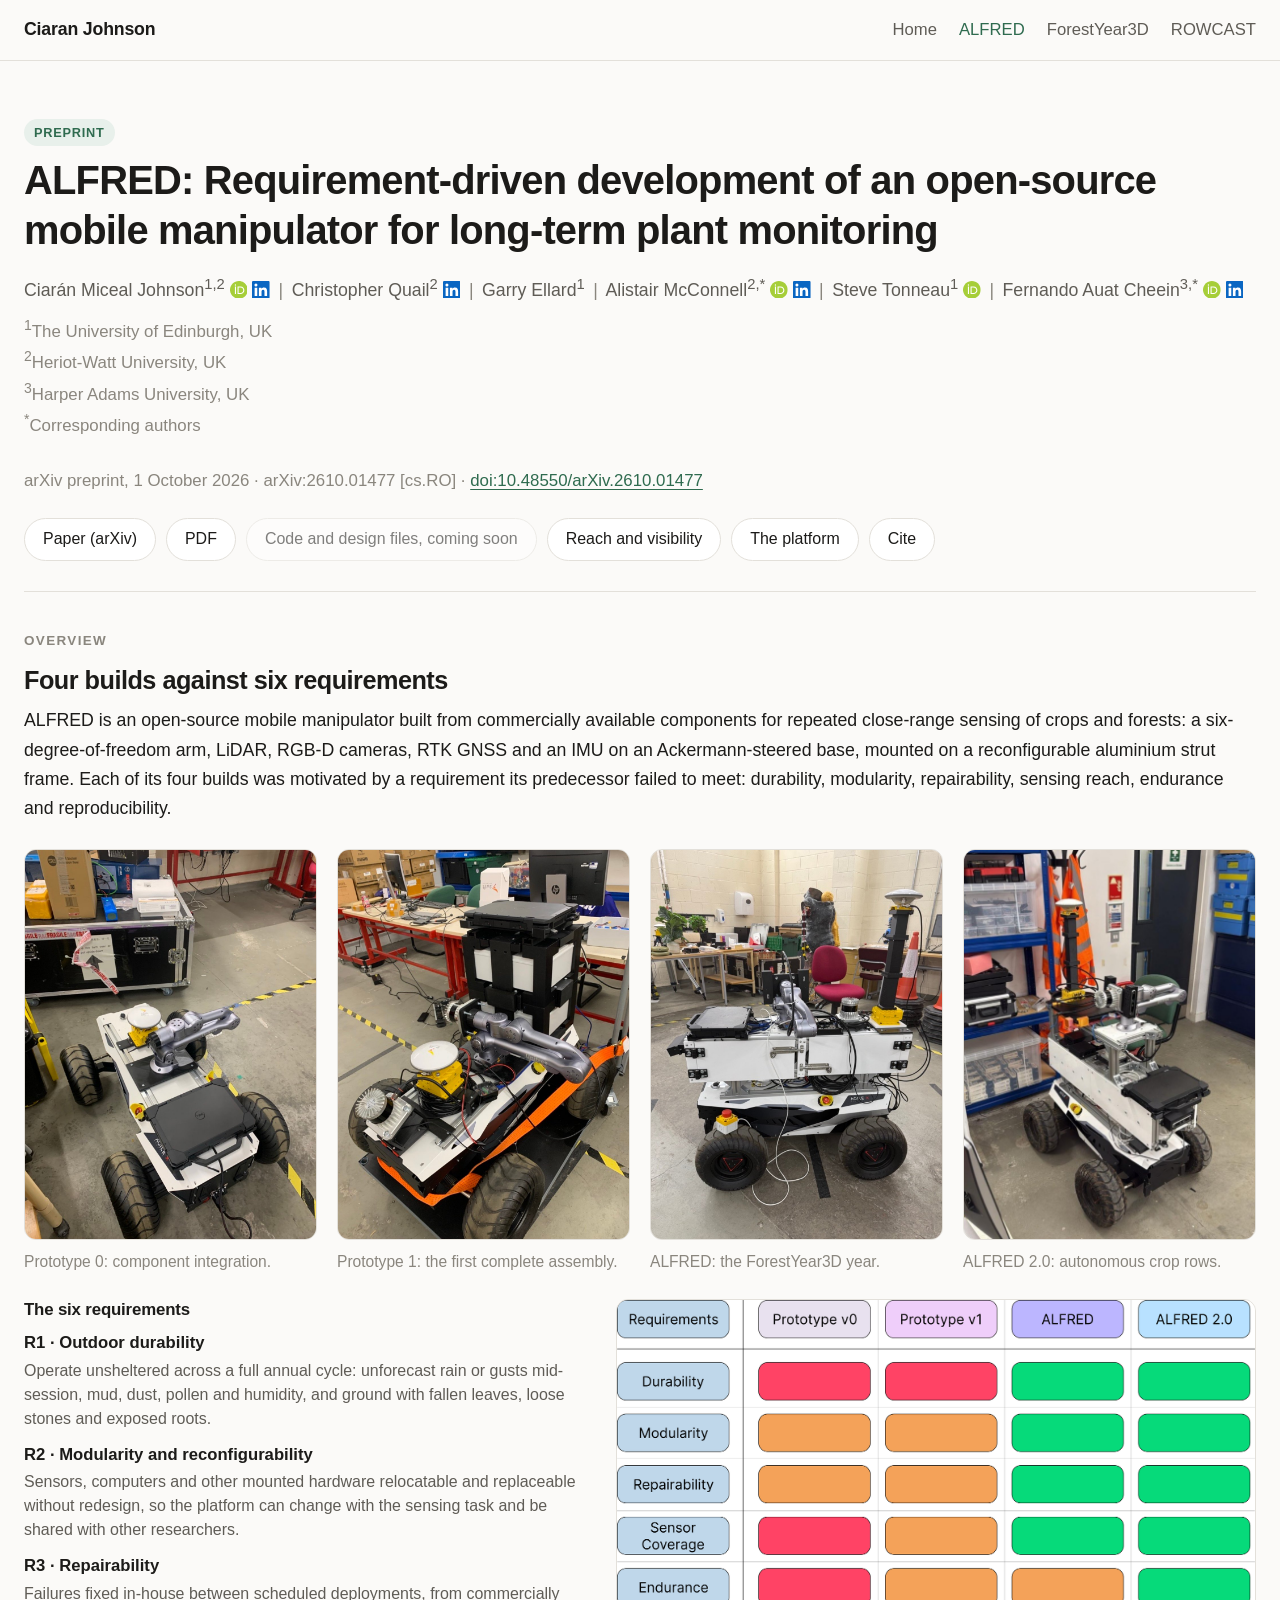
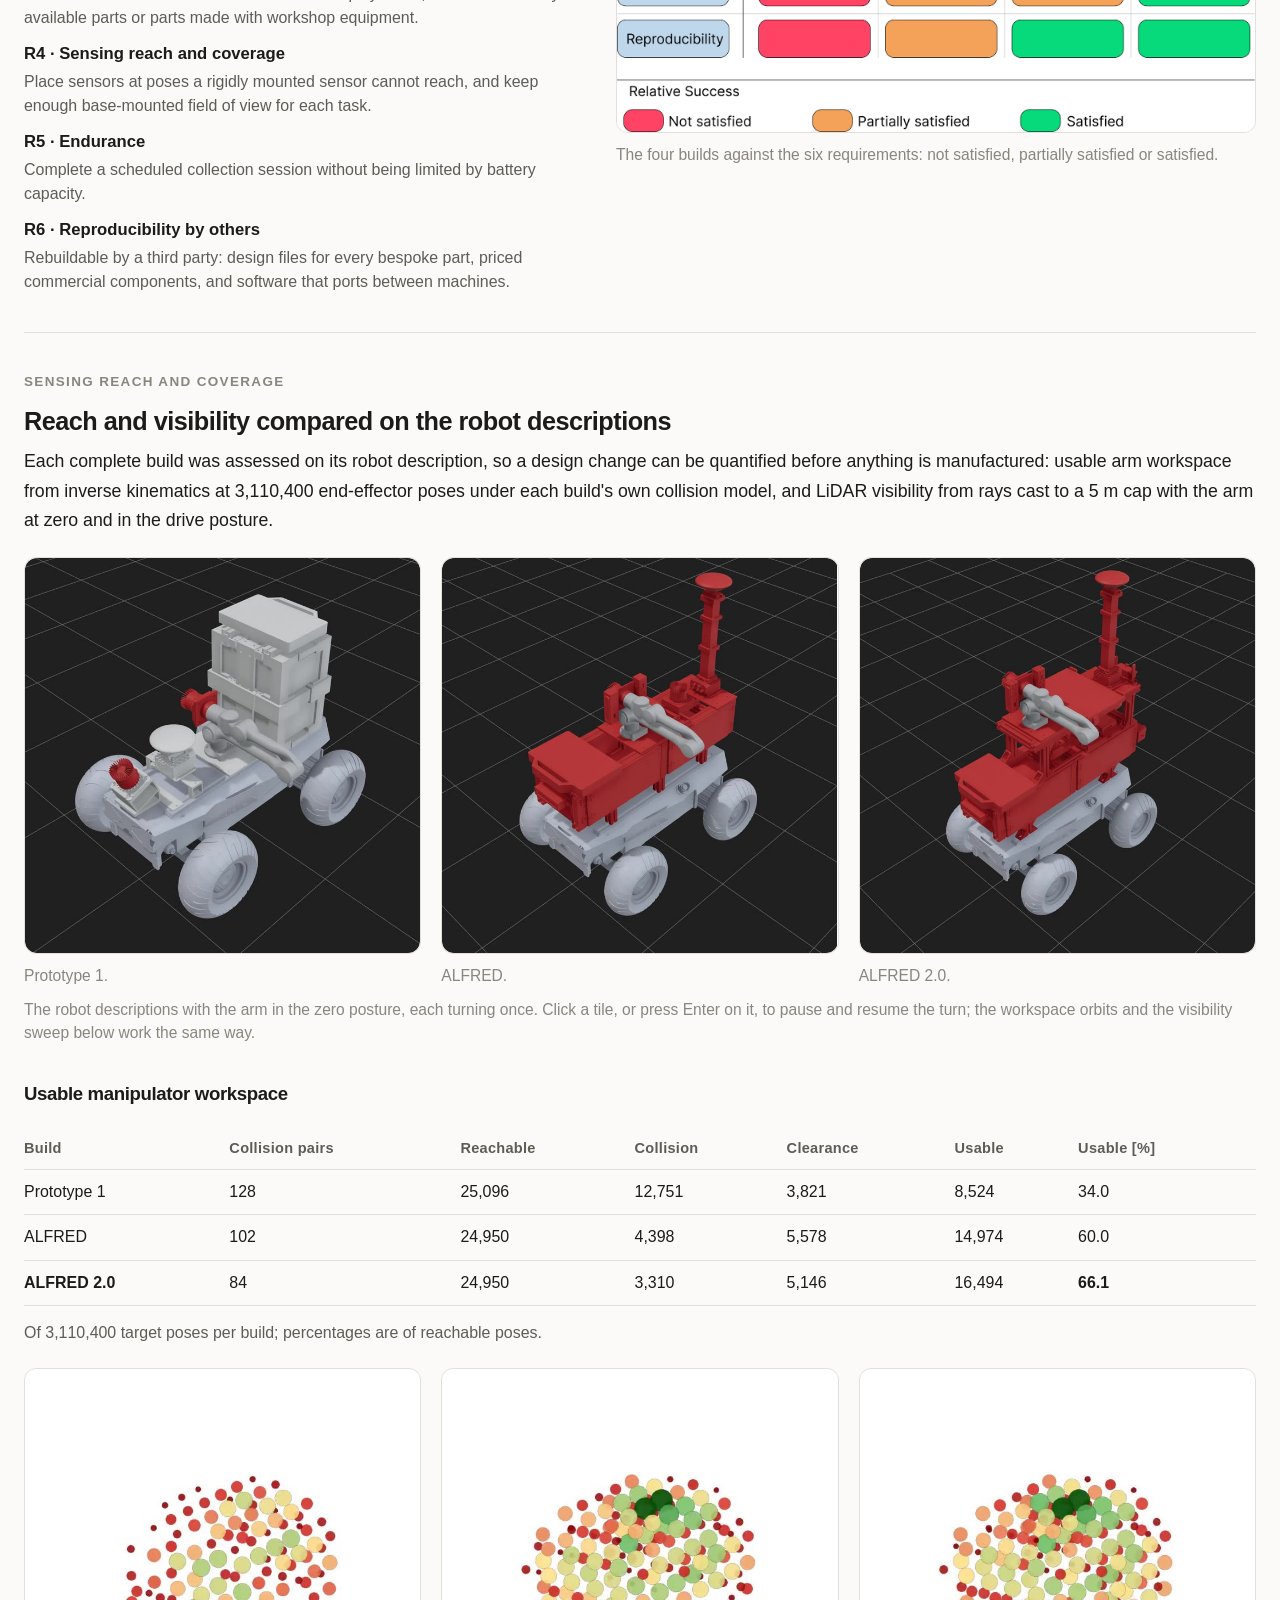
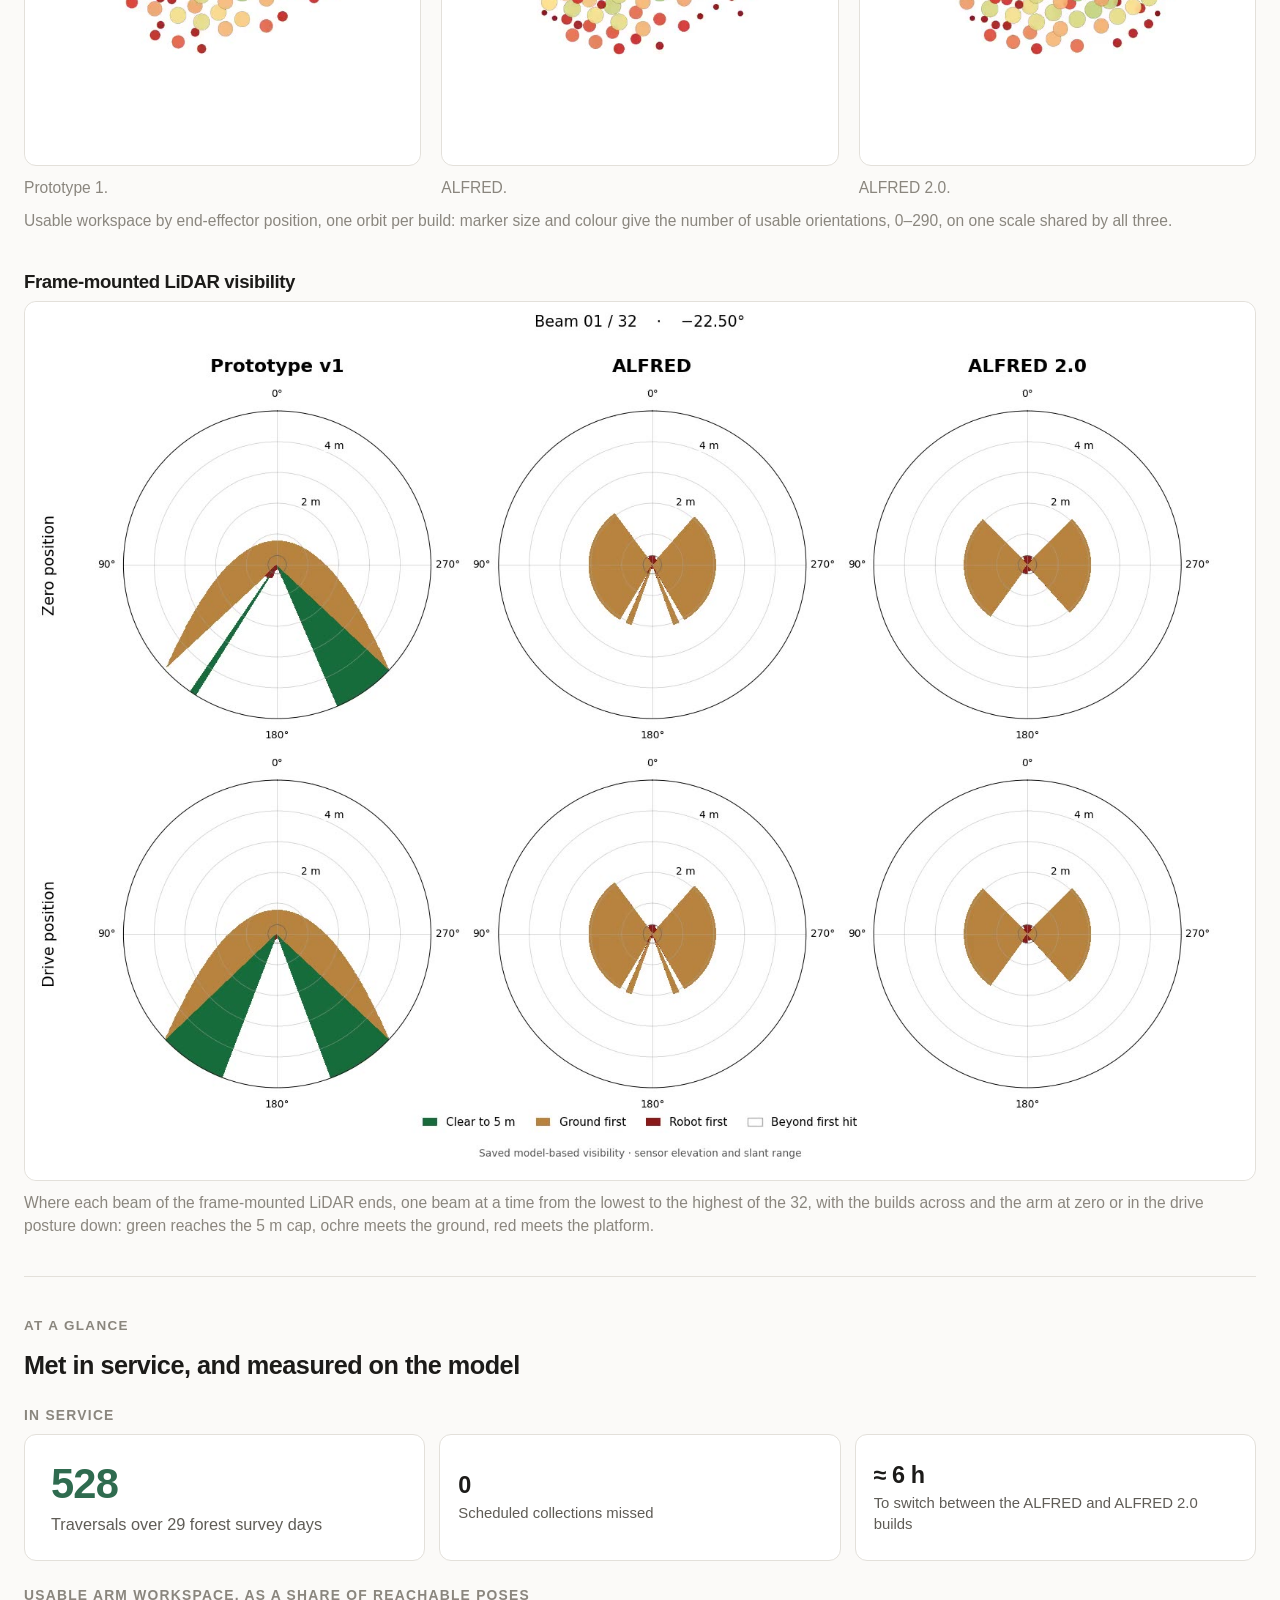
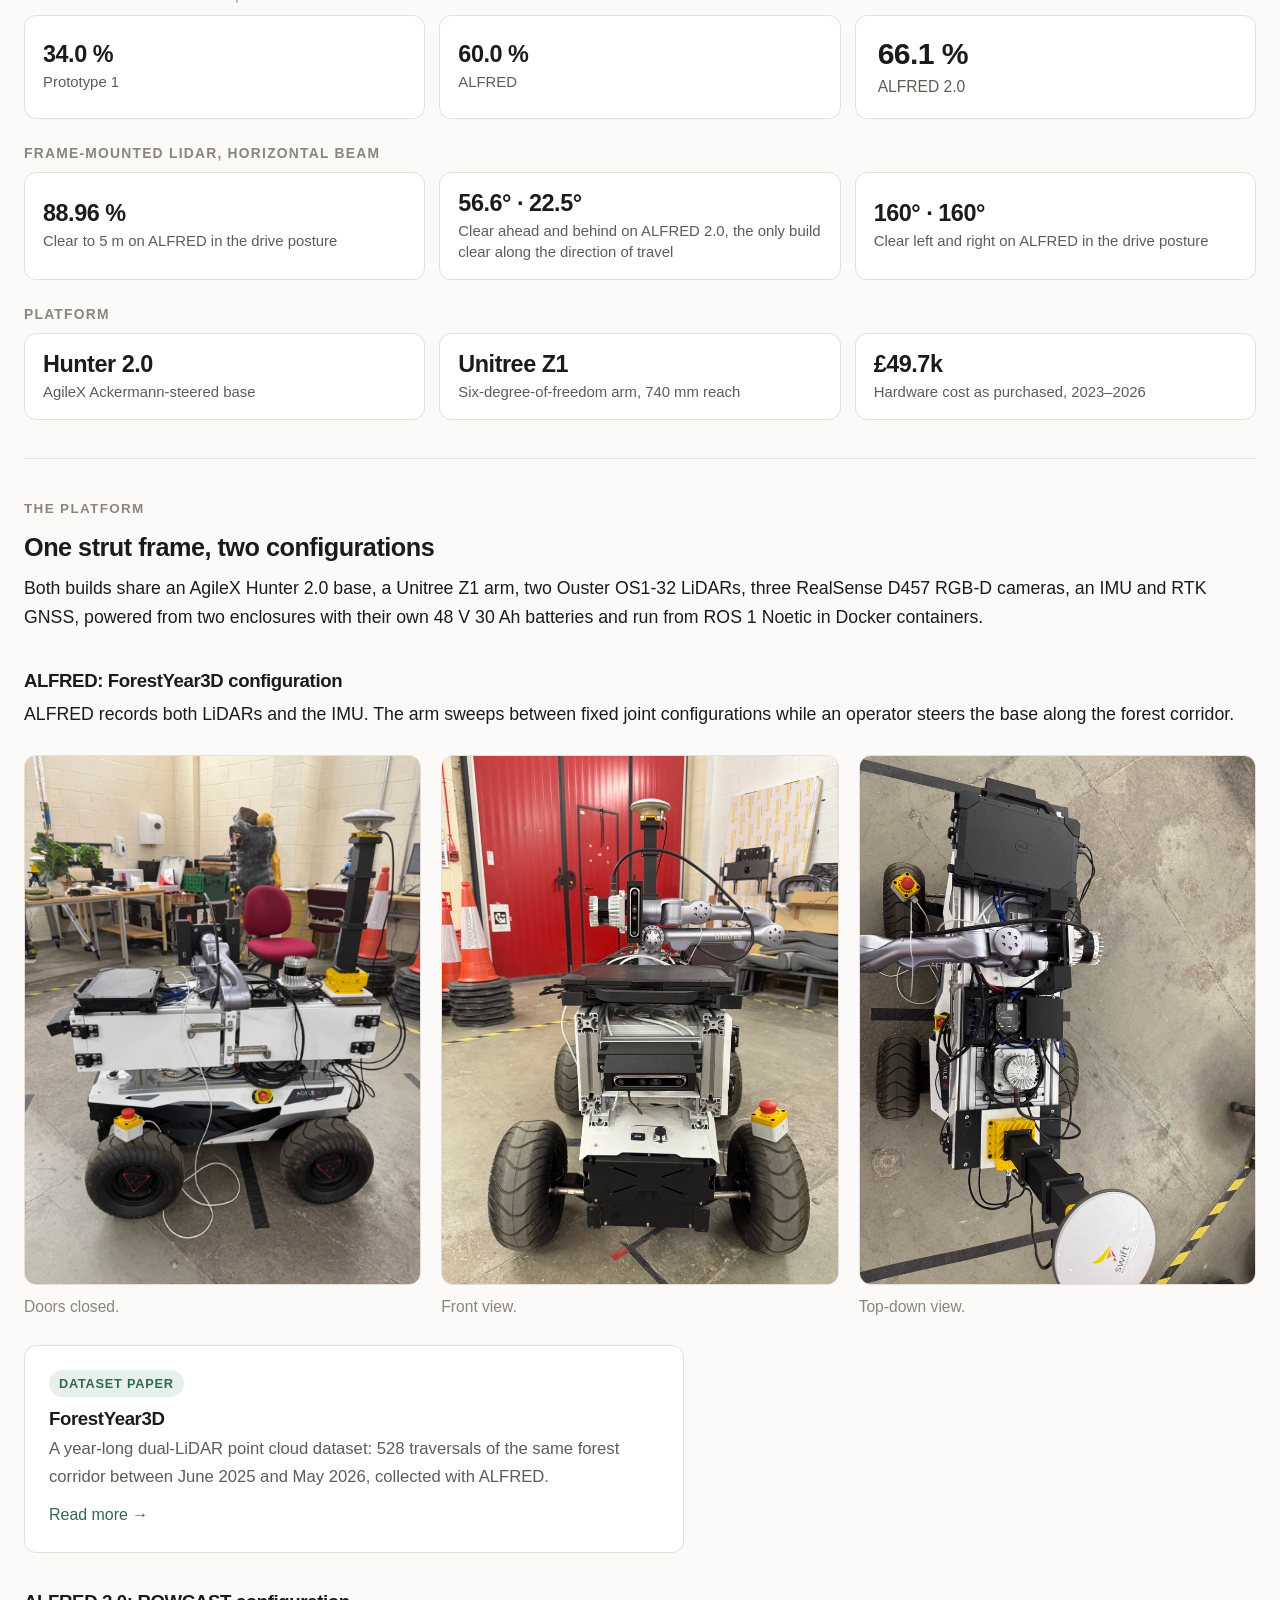
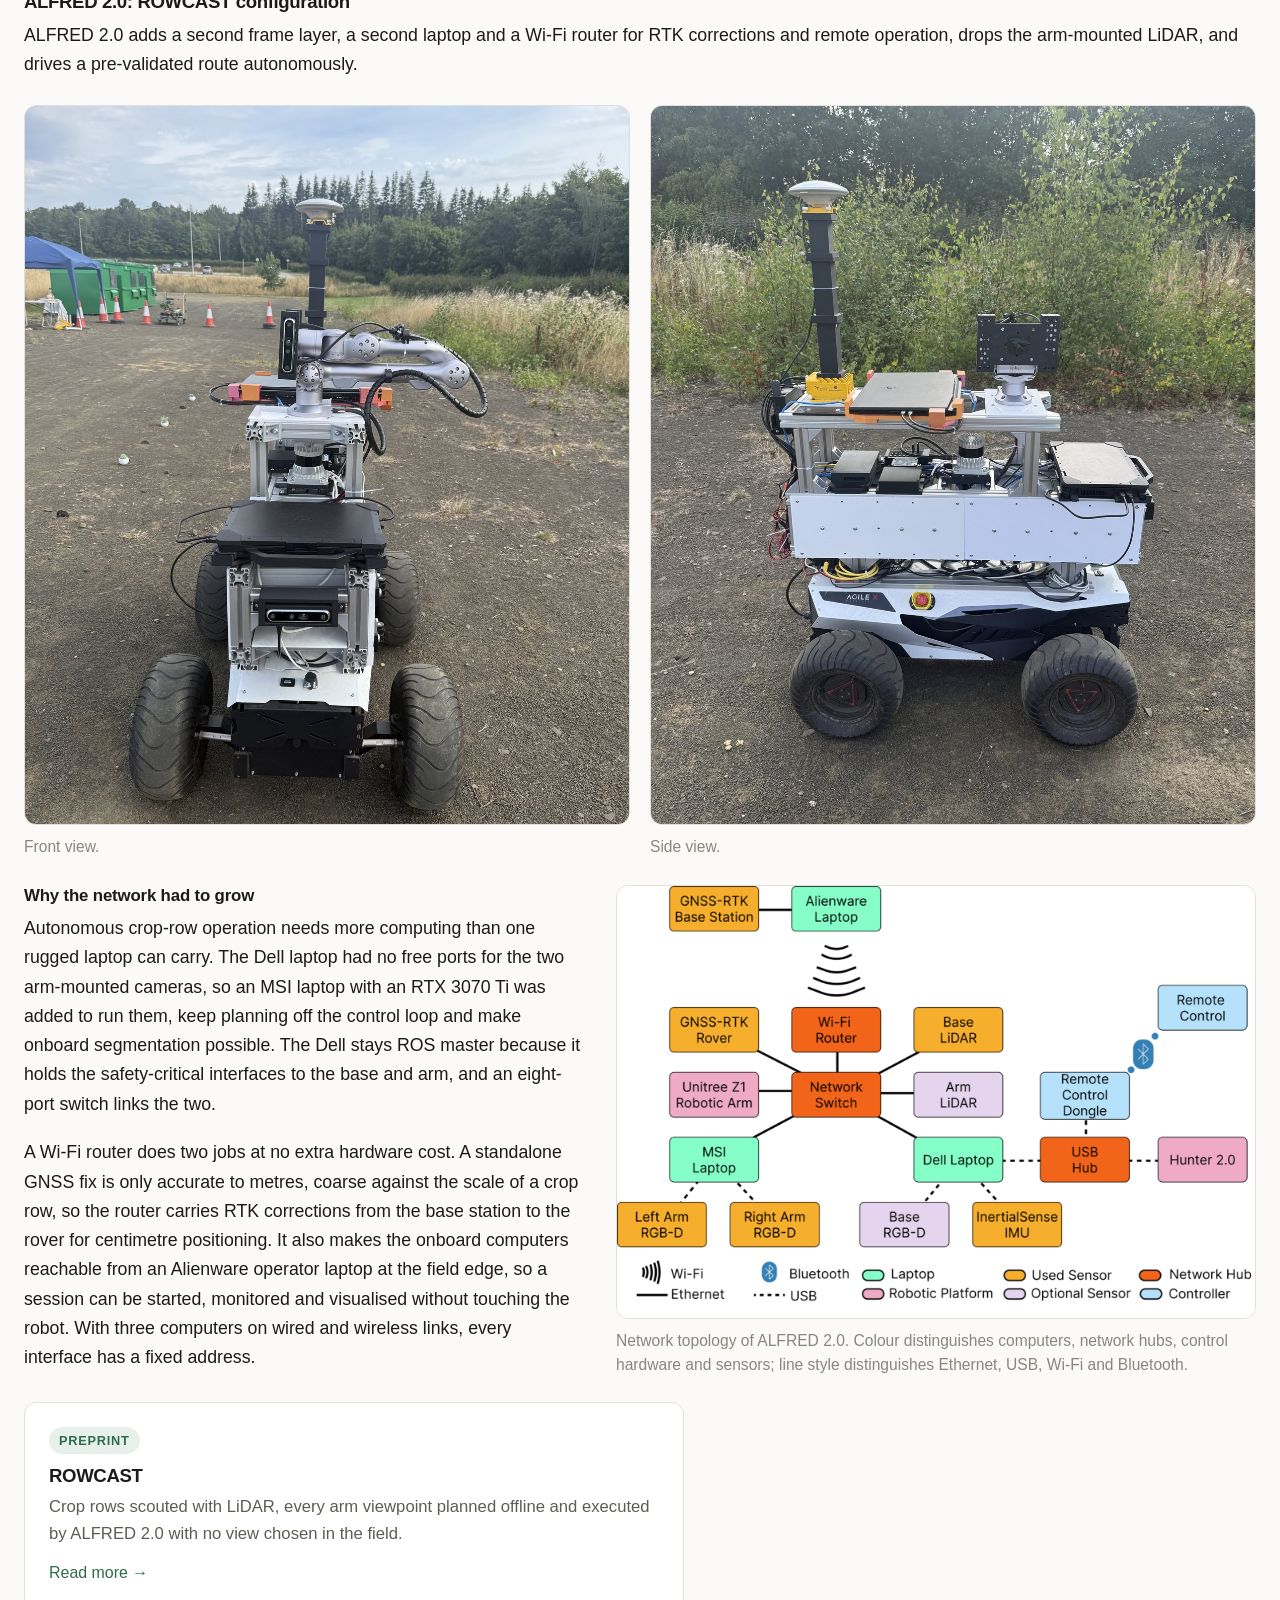
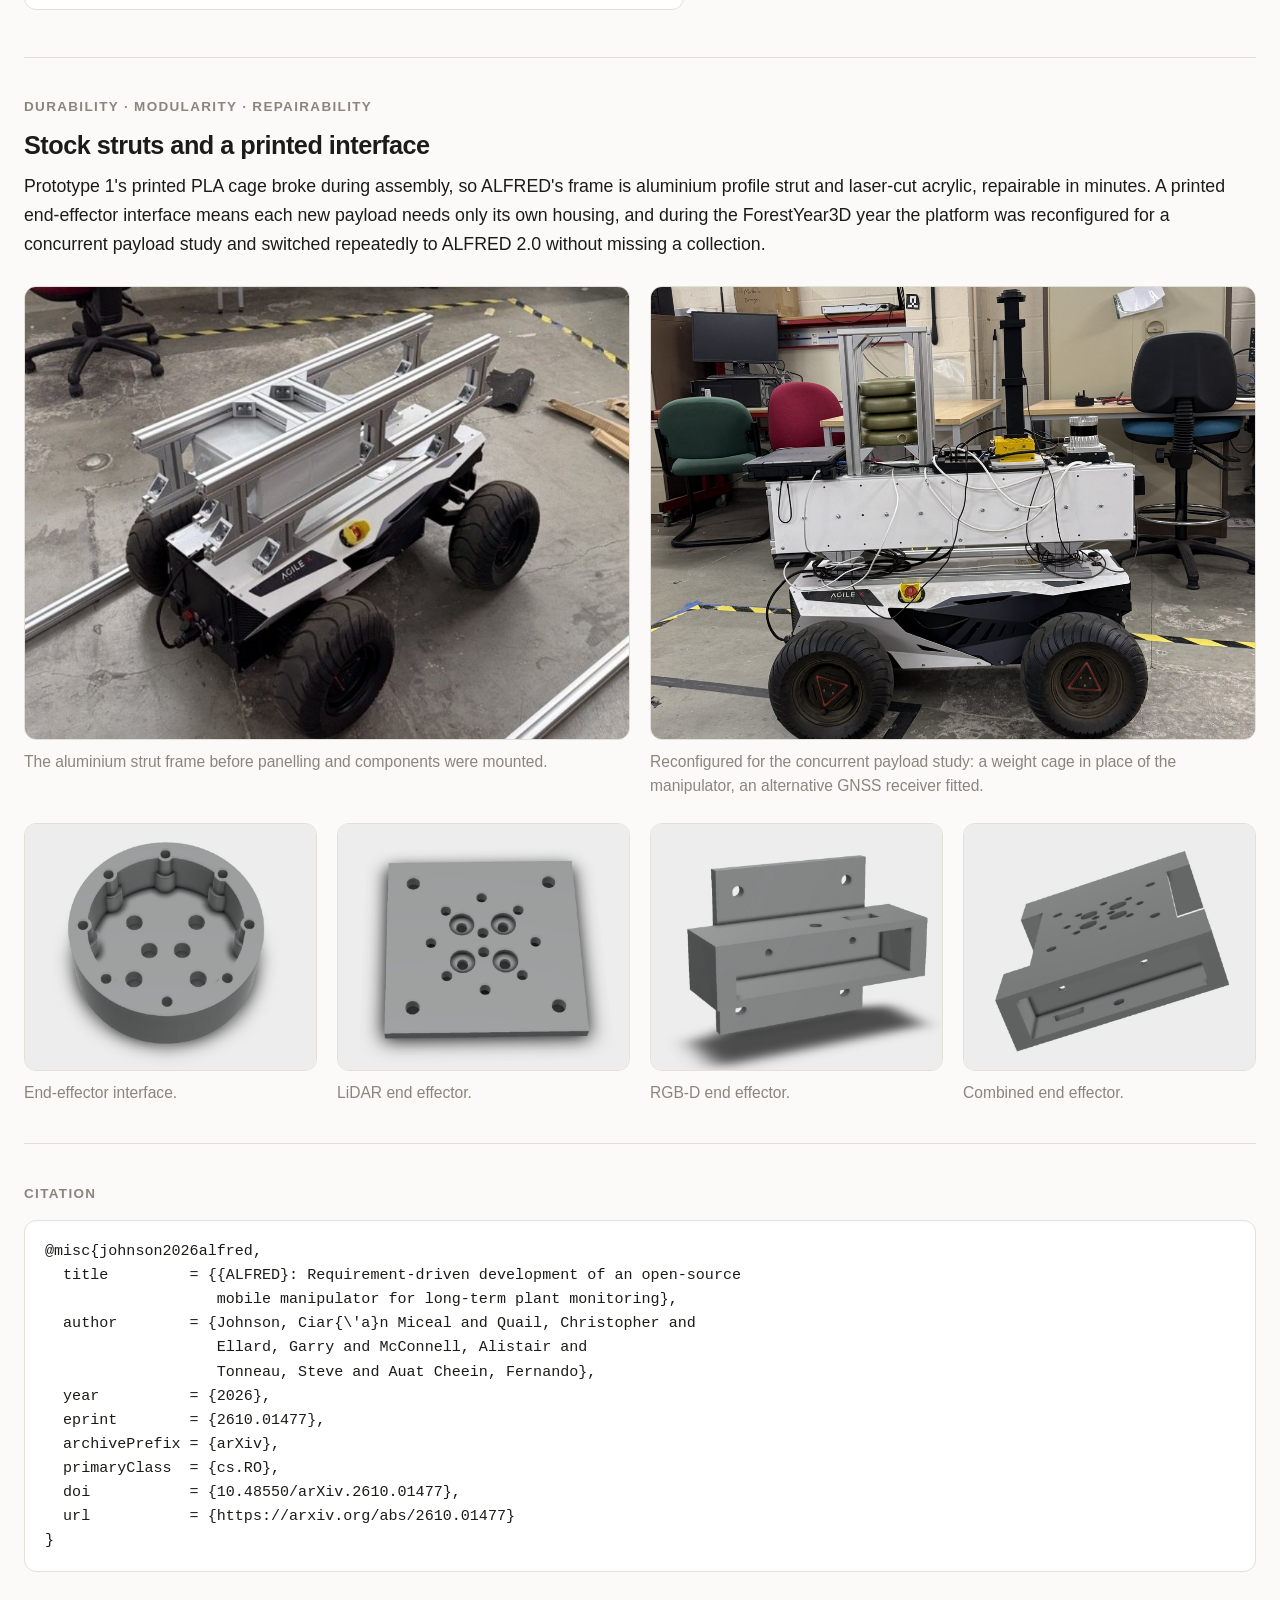
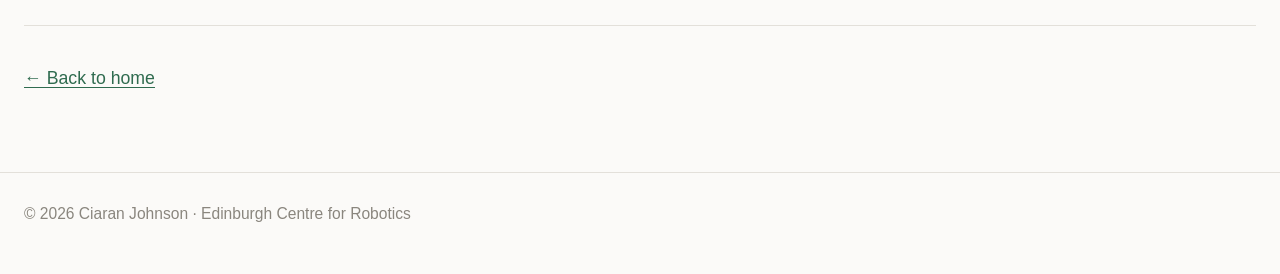
==== commit 81bb7a9d: "Added the ALFRED paper videos]" ====
--- a/ALFRED/index.html
+++ b/ALFRED/index.html
@@ -5,7 +5,7 @@
   <meta name="viewport" content="width=device-width, initial-scale=1">
   <title>ALFRED | Ciaran Johnson</title>
   <meta name="description" content="ALFRED: an open-source mobile manipulator for long-term plant monitoring, developed through four builds against six requirements. A year of monthly forest surveys without a missed collection, and model-based comparison of arm reach and LiDAR visibility across builds. arXiv preprint, October 2026.">
-  <link rel="stylesheet" href="../style.css?v=20261101h">
+  <link rel="stylesheet" href="../style.css?v=20261101i">
 </head>
 <body class="paper">
 
@@ -80,8 +80,8 @@
         <li><a href="https://arxiv.org/abs/2610.01477" target="_blank" rel="noopener">Paper (arXiv)</a></li>
         <li><a href="https://arxiv.org/pdf/2610.01477" target="_blank" rel="noopener">PDF</a></li>
         <li><a href="https://github.com/CiaranJohnson/ALFRED" aria-disabled="true">Code and design files, coming soon</a></li>
+        <li><a href="#reach">Reach and visibility</a></li>
         <li><a href="#platform">The platform</a></li>
-        <li><a href="#reach">Reach and visibility</a></li>
         <li><a href="#citation">Cite</a></li>
       </ul>
     </header>
@@ -149,6 +149,160 @@
           <figcaption>The four builds against the six requirements: not satisfied, partially satisfied or satisfied.</figcaption>
         </figure>
       </div>
+    </section>
+
+    <!-- ================================================================
+         SENSING REACH AND COVERAGE
+         Figure 15 (robot descriptions), Table 3 (usable workspace),
+         Figure 19 (usable workspace by position) and Figure 17 (LiDAR ray
+         termination).
+         ================================================================ -->
+    <section id="reach">
+      <p class="eyebrow">Sensing reach and coverage</p>
+      <h2>Reach and visibility compared on the robot descriptions</h2>
+      <p>
+        Each complete build was assessed on its robot description, so a design change can be
+        quantified before anything is manufactured: usable arm workspace from inverse kinematics
+        at 3,110,400 end-effector poses under each build's own collision model, and LiDAR
+        visibility from rays cast to a 5&nbsp;m cap with the arm at zero and in the drive
+        posture.
+      </p>
+
+      <!-- The robot descriptions as turntables: one 8 s orbit per build with
+           the arm in the zero posture, rendered from the URDFs by
+           render_robot_turntable.py. Published by scripts/compress_alfred_clips.sh;
+           see media/README.md. -->
+      <figure>
+        <div class="video-grid three-up">
+          <figure class="video-item">
+            <div class="video-slot square framed">
+              <video class="orbit" muted loop playsinline disablepictureinpicture preload="none" tabindex="0"
+                     aria-label="Looping turntable of the Prototype 1 robot description with the arm in the zero posture; Enter or a click pauses and resumes it"
+                     poster="../media/turntable_prototype_1_poster.jpg">
+                <source src="../media/turntable_prototype_1.mp4" type="video/mp4">
+                Your browser does not support embedded video.
+              </video>
+            </div>
+            <figcaption>Prototype 1.</figcaption>
+          </figure>
+          <figure class="video-item">
+            <div class="video-slot square framed">
+              <video class="orbit" muted loop playsinline disablepictureinpicture preload="none" tabindex="0"
+                     aria-label="Looping turntable of the ALFRED robot description with the arm in the zero posture; Enter or a click pauses and resumes it"
+                     poster="../media/turntable_alfred_poster.jpg">
+                <source src="../media/turntable_alfred.mp4" type="video/mp4">
+                Your browser does not support embedded video.
+              </video>
+            </div>
+            <figcaption>ALFRED.</figcaption>
+          </figure>
+          <figure class="video-item">
+            <div class="video-slot square framed">
+              <video class="orbit" muted loop playsinline disablepictureinpicture preload="none" tabindex="0"
+                     aria-label="Looping turntable of the ALFRED 2.0 robot description with the arm in the zero posture; Enter or a click pauses and resumes it"
+                     poster="../media/turntable_alfred_2_0_poster.jpg">
+                <source src="../media/turntable_alfred_2_0.mp4" type="video/mp4">
+                Your browser does not support embedded video.
+              </video>
+            </div>
+            <figcaption>ALFRED&nbsp;2.0.</figcaption>
+          </figure>
+        </div>
+        <figcaption>
+          The robot descriptions with the arm in the zero posture, each turning once. Click
+          a tile, or press Enter on it, to pause and resume the turn; the workspace orbits
+          and the visibility sweep below work the same way.
+        </figcaption>
+      </figure>
+
+      <h3 class="subsection">Usable manipulator workspace</h3>
+      <div class="table-wrap">
+        <table class="data-table">
+          <thead>
+            <tr><th>Build</th><th>Collision pairs</th><th>Reachable</th><th>Collision</th><th>Clearance</th><th>Usable</th><th>Usable [%]</th></tr>
+          </thead>
+          <tbody>
+            <tr><td>Prototype 1</td><td>128</td><td>25,096</td><td>12,751</td><td>3,821</td><td>8,524</td><td>34.0</td></tr>
+            <tr><td>ALFRED</td><td>102</td><td>24,950</td><td>4,398</td><td>5,578</td><td>14,974</td><td>60.0</td></tr>
+            <tr><td><strong>ALFRED 2.0</strong></td><td>84</td><td>24,950</td><td>3,310</td><td>5,146</td><td>16,494</td><td><strong>66.1</strong></td></tr>
+          </tbody>
+        </table>
+      </div>
+      <p class="muted" style="margin-top:14px; font-size:.9rem">
+        Of 3,110,400 target poses per build; percentages are of reachable poses.
+      </p>
+
+      <!-- The usable-workspace plot (the paper's six-view bubble figure) as
+           three rotating loops, one per build, drawn by the same script on one
+           size and colour scale, with axes and labels left off. Published by
+           scripts/compress_alfred_clips.sh; see media/README.md. -->
+      <figure>
+        <div class="video-grid three-up">
+          <figure class="video-item">
+            <div class="video-slot square framed">
+              <video class="orbit" muted loop playsinline disablepictureinpicture preload="none" tabindex="0"
+                     aria-label="Looping orbit of the usable workspace of Prototype 1, the end-effector positions that keep at least one usable orientation; Enter or a click pauses and resumes it"
+                     poster="../media/reachability_prototype_1_poster.jpg">
+                <source src="../media/reachability_prototype_1.mp4" type="video/mp4">
+                Your browser does not support embedded video.
+              </video>
+            </div>
+            <figcaption>Prototype 1.</figcaption>
+          </figure>
+          <figure class="video-item">
+            <div class="video-slot square framed">
+              <video class="orbit" muted loop playsinline disablepictureinpicture preload="none" tabindex="0"
+                     aria-label="Looping orbit of the usable workspace of ALFRED, the end-effector positions that keep at least one usable orientation; Enter or a click pauses and resumes it"
+                     poster="../media/reachability_alfred_poster.jpg">
+                <source src="../media/reachability_alfred.mp4" type="video/mp4">
+                Your browser does not support embedded video.
+              </video>
+            </div>
+            <figcaption>ALFRED.</figcaption>
+          </figure>
+          <figure class="video-item">
+            <div class="video-slot square framed">
+              <video class="orbit" muted loop playsinline disablepictureinpicture preload="none" tabindex="0"
+                     aria-label="Looping orbit of the usable workspace of ALFRED 2.0, the end-effector positions that keep at least one usable orientation; Enter or a click pauses and resumes it"
+                     poster="../media/reachability_alfred_2_0_poster.jpg">
+                <source src="../media/reachability_alfred_2_0.mp4" type="video/mp4">
+                Your browser does not support embedded video.
+              </video>
+            </div>
+            <figcaption>ALFRED&nbsp;2.0.</figcaption>
+          </figure>
+        </div>
+        <figcaption>
+          Usable workspace by end-effector position, one orbit per build: marker size and
+          colour give the number of usable orientations, 0–290, on one scale shared by all
+          three.
+        </figcaption>
+      </figure>
+
+
+      <h3 class="subsection">Frame-mounted LiDAR visibility</h3>
+      <!-- The ray-termination grid (the paper's six-row polar figure) as one
+           clip: six panels, builds across and arm posture down, stepping
+           through the 32 beams together from lowest to highest, so the panels
+           can never fall out of step. Rendered by make_lidar_visibility_video.py
+           from the saved raycasts; published by scripts/compress_alfred_clips.sh,
+           see media/README.md. -->
+      <figure class="video-item">
+        <div class="video-slot visibility framed">
+          <video class="orbit" muted loop playsinline disablepictureinpicture preload="none" tabindex="0"
+                 aria-label="Looping sweep through the 32 beams of the frame-mounted LiDAR on all three builds, with the arm at zero and in the drive posture, showing where each ray ends; Enter or a click pauses and resumes it"
+                 poster="../media/visibility_zero_drive_poster.jpg">
+            <source src="../media/visibility_zero_drive.mp4" type="video/mp4">
+            Your browser does not support embedded video.
+          </video>
+        </div>
+        <figcaption>
+          Where each beam of the frame-mounted LiDAR ends, one beam at a time from the lowest
+          to the highest of the 32, with the builds across and the arm at zero or in the drive
+          posture down: green reaches the 5&nbsp;m cap, ochre meets the ground, red meets the
+          platform.
+        </figcaption>
+      </figure>
     </section>
 
     <section id="at-a-glance">
@@ -356,68 +510,6 @@
     </section>
 
     <!-- ================================================================
-         SENSING REACH AND COVERAGE
-         Figure 15 (robot descriptions), Table 3 (usable workspace),
-         Figure 19 (usable workspace by position) and Figure 17 (LiDAR ray
-         termination).
-         ================================================================ -->
-    <section id="reach">
-      <p class="eyebrow">Sensing reach and coverage</p>
-      <h2>Reach and visibility compared on the robot descriptions</h2>
-      <p>
-        Each complete build was assessed on its robot description, so a design change can be
-        quantified before anything is manufactured: usable arm workspace from inverse kinematics
-        at 3,110,400 end-effector poses under each build's own collision model, and LiDAR
-        visibility from rays cast to a 5&nbsp;m cap with the arm at zero and in the drive
-        posture.
-      </p>
-
-      <div class="gallery">
-        <figure>
-          <img src="../img/alfred_model_p1.jpg" width="900" height="900" loading="lazy" alt="Rendered robot description of Prototype 1 with the arm in the zero posture">
-          <figcaption>Prototype 1.</figcaption>
-        </figure>
-        <figure>
-          <img src="../img/alfred_model_alfred.jpg" width="900" height="900" loading="lazy" alt="Rendered robot description of ALFRED with the arm in the zero posture">
-          <figcaption>ALFRED.</figcaption>
-        </figure>
-        <figure>
-          <img src="../img/alfred_model_alfred2.jpg" width="900" height="900" loading="lazy" alt="Rendered robot description of ALFRED 2.0 with the arm in the zero posture">
-          <figcaption>ALFRED&nbsp;2.0.</figcaption>
-        </figure>
-      </div>
-
-      <h3 class="subsection">Usable manipulator workspace</h3>
-      <div class="table-wrap">
-        <table class="data-table">
-          <thead>
-            <tr><th>Build</th><th>Collision pairs</th><th>Reachable</th><th>Collision</th><th>Clearance</th><th>Usable</th><th>Usable [%]</th></tr>
-          </thead>
-          <tbody>
-            <tr><td>Prototype 1</td><td>128</td><td>25,096</td><td>12,751</td><td>3,821</td><td>8,524</td><td>34.0</td></tr>
-            <tr><td>ALFRED</td><td>102</td><td>24,950</td><td>4,398</td><td>5,578</td><td>14,974</td><td>60.0</td></tr>
-            <tr><td><strong>ALFRED 2.0</strong></td><td>84</td><td>24,950</td><td>3,310</td><td>5,146</td><td>16,494</td><td><strong>66.1</strong></td></tr>
-          </tbody>
-        </table>
-      </div>
-      <p class="muted" style="margin-top:14px; font-size:.9rem">
-        Of 3,110,400 target poses per build; percentages are of reachable poses.
-      </p>
-
-      <figure>
-        <img src="../img/alfred_reachability.jpg" width="2000" height="1211" loading="lazy"
-             alt="Six 3D scatter plots, two per build, of the translations around the arm base that keep at least one usable orientation, with marker size and colour showing how many orientations are retained; the later builds have more and darker markers">
-        <figcaption>Usable workspace by end-effector position: marker size and colour give the number of usable orientations, 0–290.</figcaption>
-      </figure>
-
-      <figure class="figure--tall">
-        <img src="../img/alfred_lidar_visibility.jpg" width="1400" height="2545" loading="lazy"
-             alt="A grid of polar plots, one row per build and arm posture and one column per beam elevation, showing green rays that reach 5 m, ochre rays that meet the ground and red rays that meet the robot">
-        <figcaption>Ray termination for the lowest, near-horizontal and highest beams: green reaches the 5&nbsp;m cap, ochre meets the ground, red meets the platform.</figcaption>
-      </figure>
-    </section>
-
-    <!-- ================================================================
          CITATION
          Replace the arXiv entry with the journal reference once accepted.
          ================================================================ -->
@@ -450,5 +542,60 @@
     </div>
   </footer>
 
+  <!-- The turntables, workspace orbits and visibility sweep behave like GIFs:
+       silent, looping, playing on their own. Rather than autoplay every clip at page load, each one is
+       started only while it is on screen (preload="none" keeps it undownloaded
+       until then) and paused again once it scrolls away. A click or Enter on a
+       tile pauses and resumes it. Anyone who has asked for reduced motion gets
+       them paused with ordinary controls instead, as does any browser that
+       refuses to start them. Same script as ROWCAST/index.html. -->
+  <script>
+    (function () {
+      var orbits = Array.prototype.slice.call(document.querySelectorAll('video.orbit'));
+      if (!orbits.length) return;
+
+      function showControls(v) { v.controls = true; }
+
+      function start(v) {
+        if (v.dataset.userPaused) return;
+        var p = v.play();
+        if (p && p.catch) p.catch(function (err) {
+          // A play() cut short by pause() (the clip left the screen again
+          // before it got going) is normal; only an actual refusal to
+          // autoplay gets the controls.
+          if (!err || err.name !== 'AbortError') showControls(v);
+        });
+      }
+
+      // A click, or Enter/Space while a tile has keyboard focus, pauses that
+      // orbit and leaves it paused until toggled again.
+      function toggle(v) {
+        if (v.paused) { delete v.dataset.userPaused; start(v); }
+        else { v.dataset.userPaused = '1'; v.pause(); }
+      }
+      orbits.forEach(function (v) {
+        v.addEventListener('click', function () { if (!v.controls) toggle(v); });
+        v.addEventListener('keydown', function (e) {
+          if (!v.controls && (e.key === 'Enter' || e.key === ' ')) { e.preventDefault(); toggle(v); }
+        });
+      });
+
+      if (window.matchMedia && window.matchMedia('(prefers-reduced-motion: reduce)').matches) {
+        orbits.forEach(showControls);
+        return;
+      }
+      if (!('IntersectionObserver' in window)) {
+        orbits.forEach(start);
+        return;
+      }
+      var io = new IntersectionObserver(function (entries) {
+        entries.forEach(function (e) {
+          if (e.isIntersecting) start(e.target); else e.target.pause();
+        });
+      }, { rootMargin: '200px 0px' });
+      orbits.forEach(function (v) { io.observe(v); });
+    })();
+  </script>
+
 </body>
 </html>
--- a/style.css
+++ b/style.css
@@ -671,6 +671,22 @@
 /* The ROWCAST single-plant orbits are square renders. */
 .video-slot.square { aspect-ratio: 1 / 1; }
 
+/* Three square tiles to a row, e.g. the ALFRED turntables, workspace orbits
+   and visibility sweeps. A fixed three rather than auto-fit, so that a set of
+   six keeps its rows (arm at zero above, drive posture below) instead of
+   running five across; stacks to one column on phones. */
+.video-grid.three-up { grid-template-columns: repeat(3, 1fr); }
+@media (max-width: 700px) {
+  .video-grid.three-up { grid-template-columns: 1fr; }
+}
+
+/* A render on a white ground gets the same hairline as the photographs, so
+   the tile still has an edge in light mode. */
+.video-slot.framed { border: 1px solid var(--border); }
+
+/* The six-panel LiDAR visibility sweep on the ALFRED page is a 1680x1200 render. */
+.video-slot.visibility { aspect-ratio: 1680 / 1200; }
+
 /* A vertical clip such as a YouTube Short: shown at phone width and centred
    rather than stretched across the page, caption centred under it. */
 .video-item.short { max-width: 420px; margin: 0 auto; }
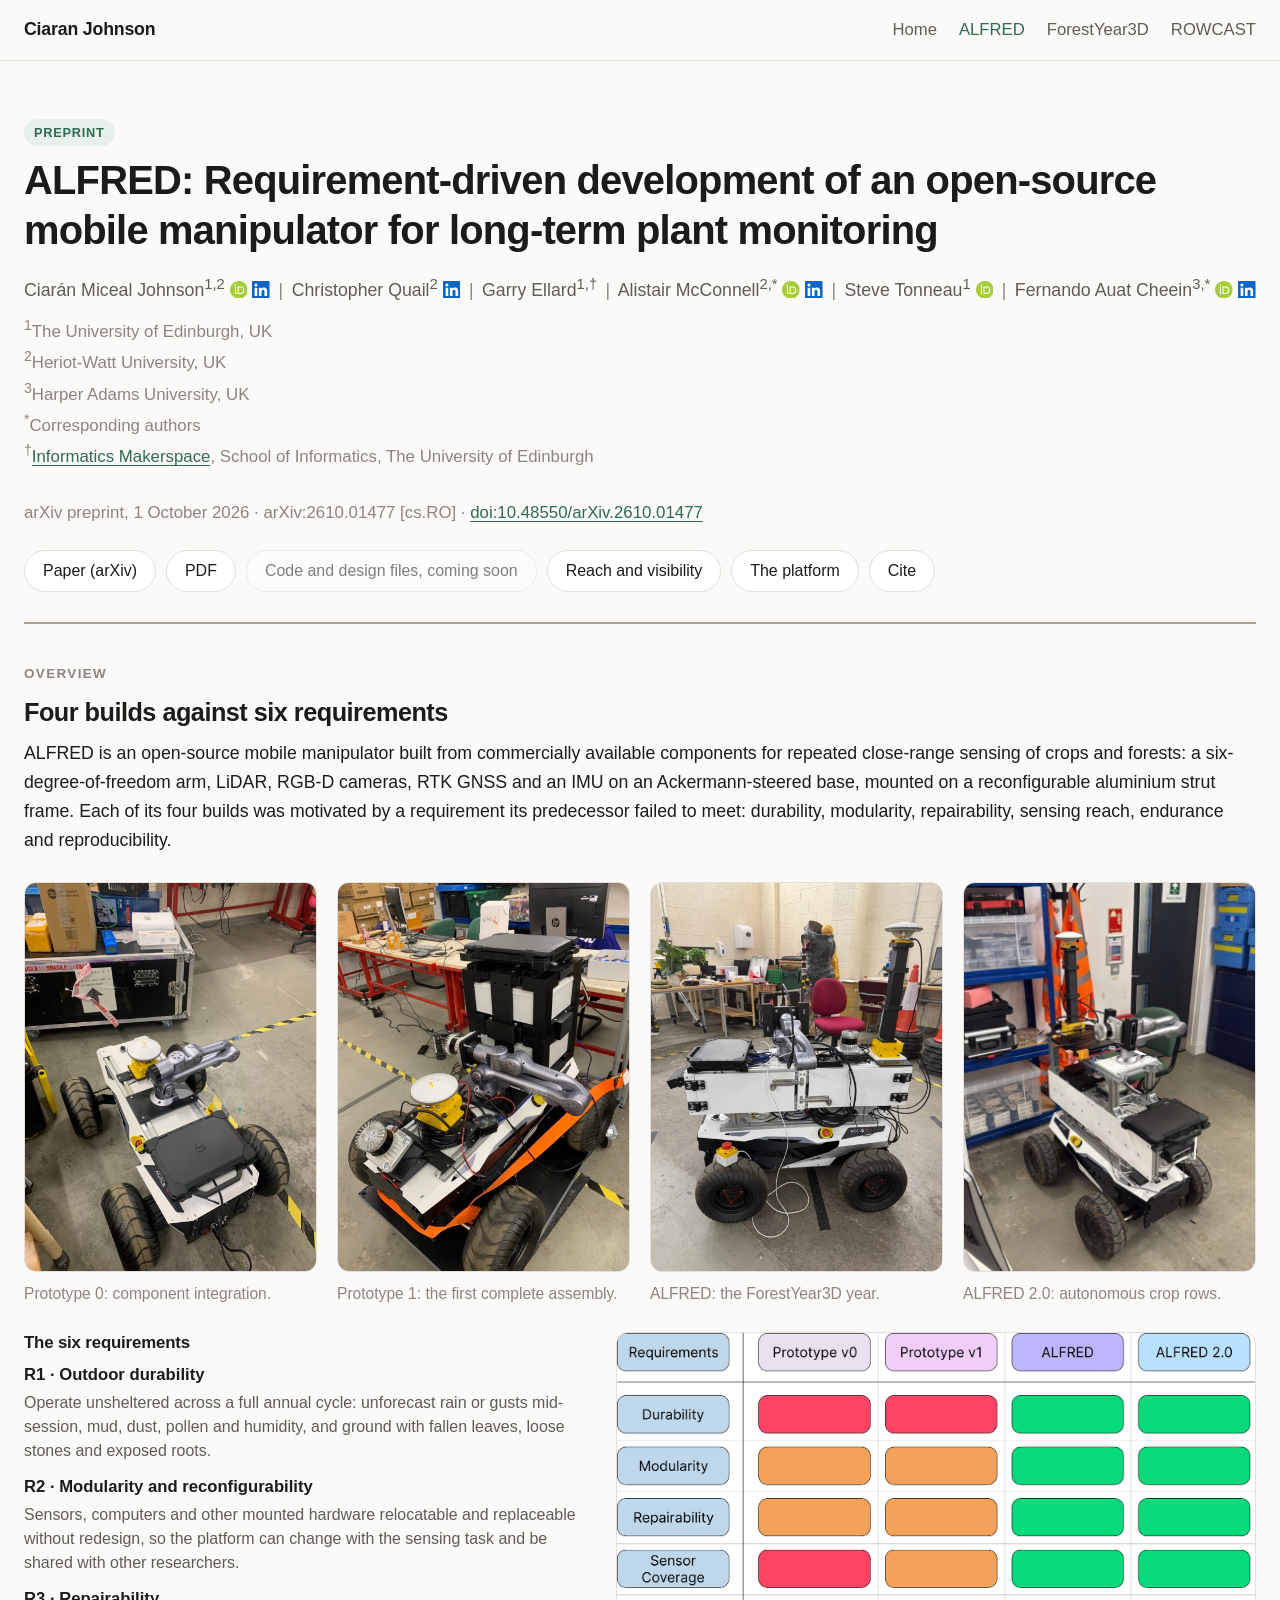
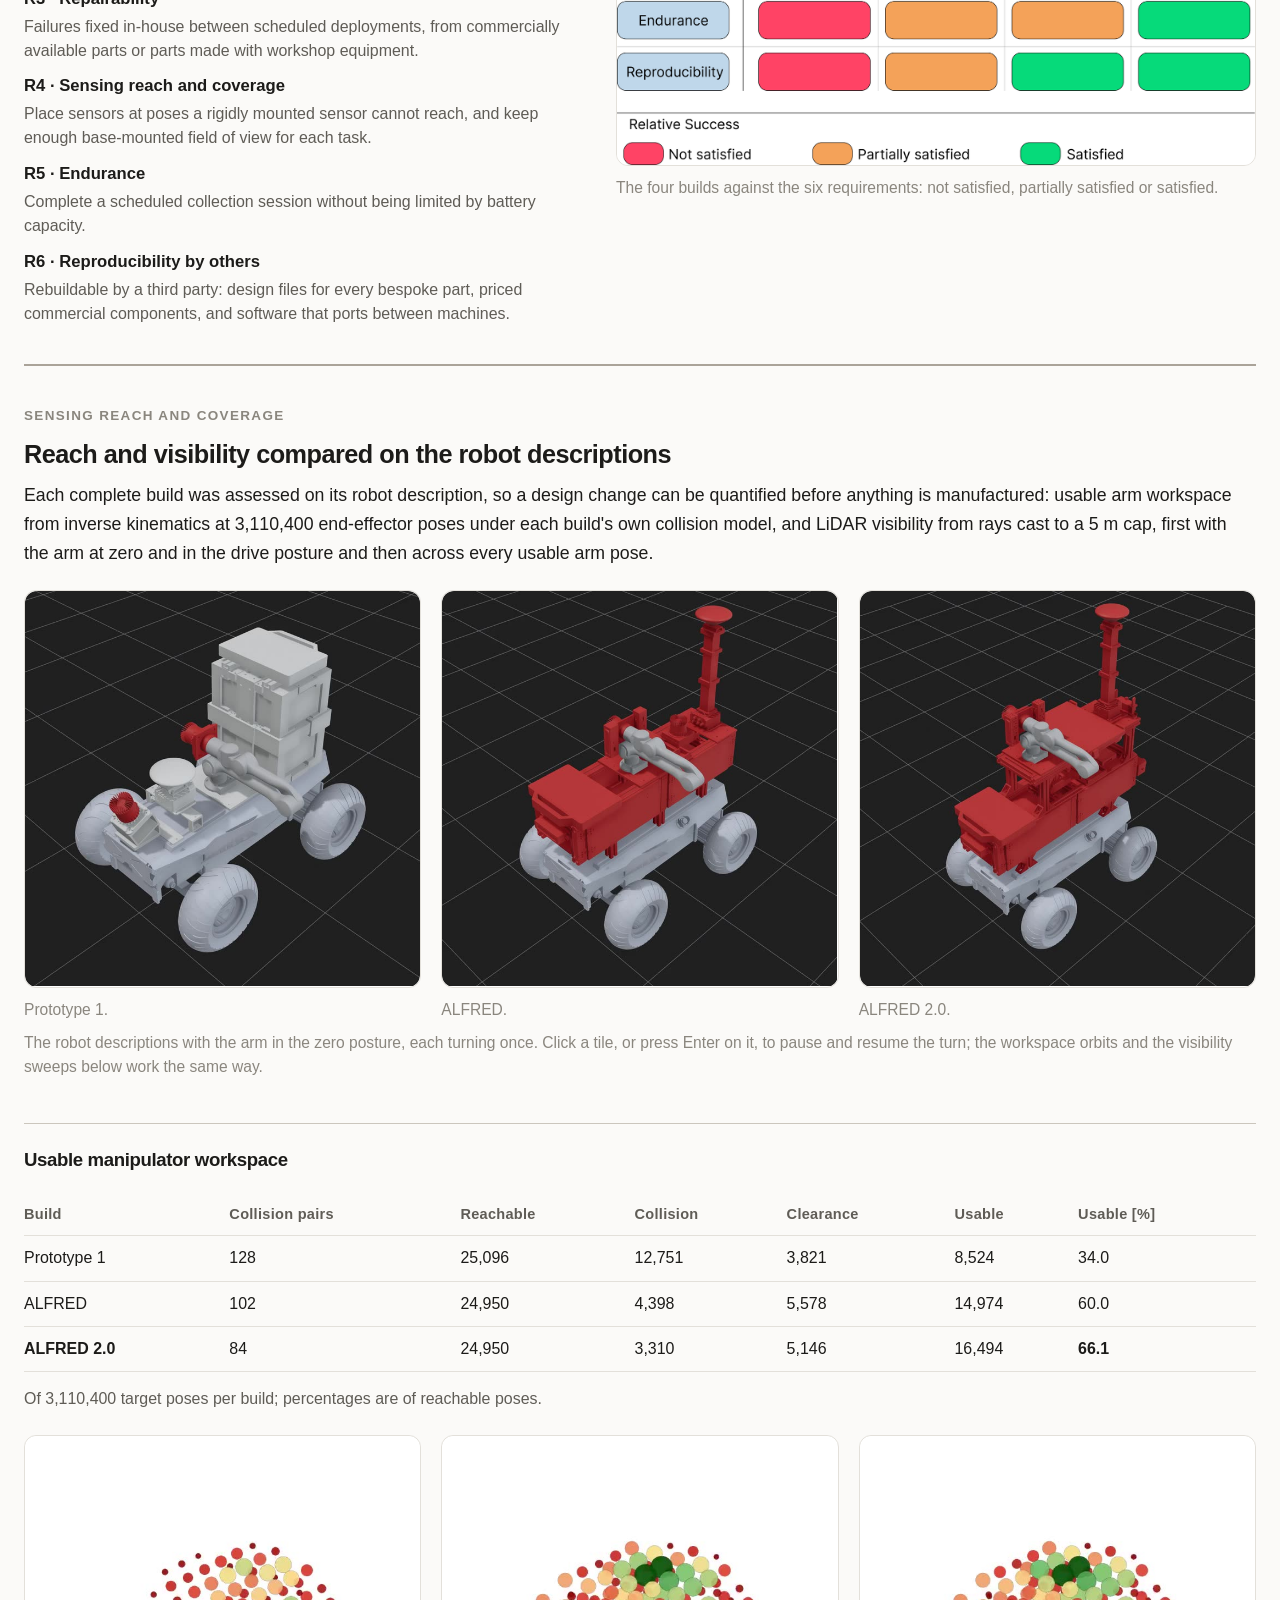
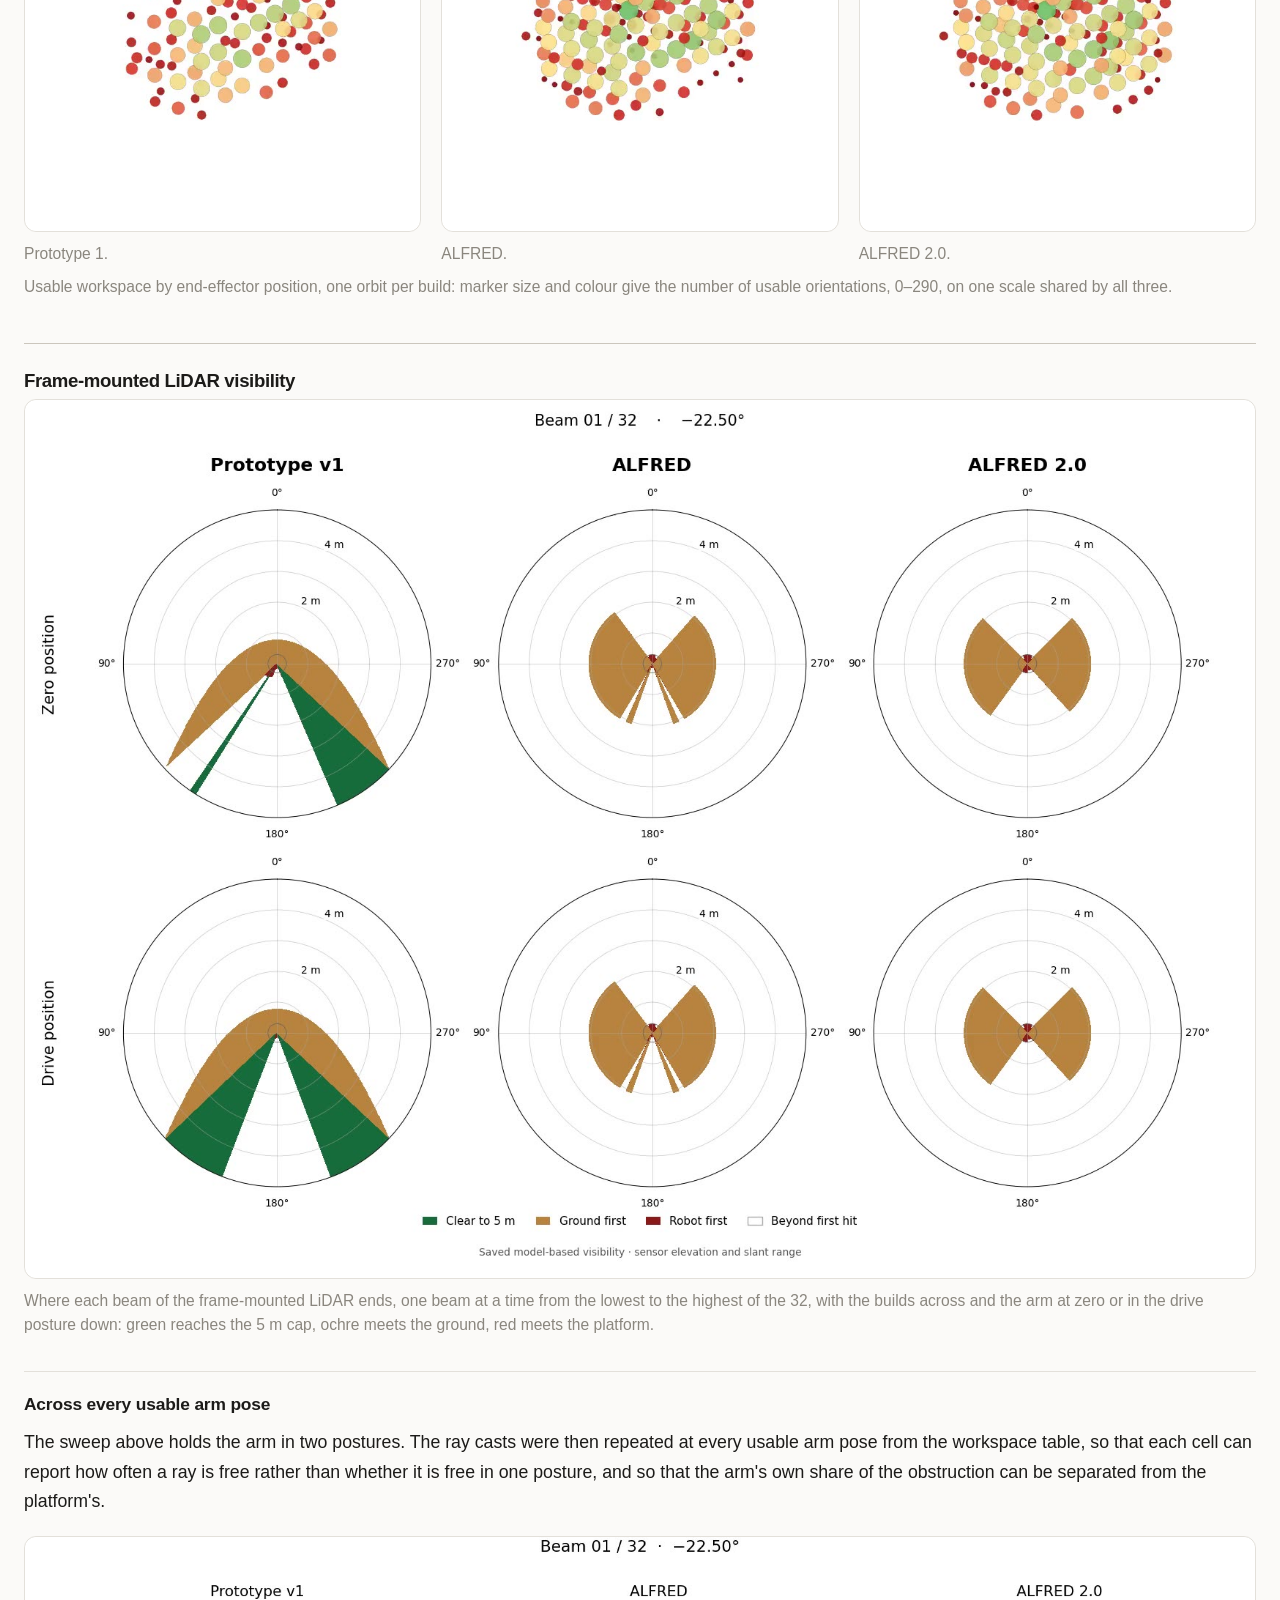
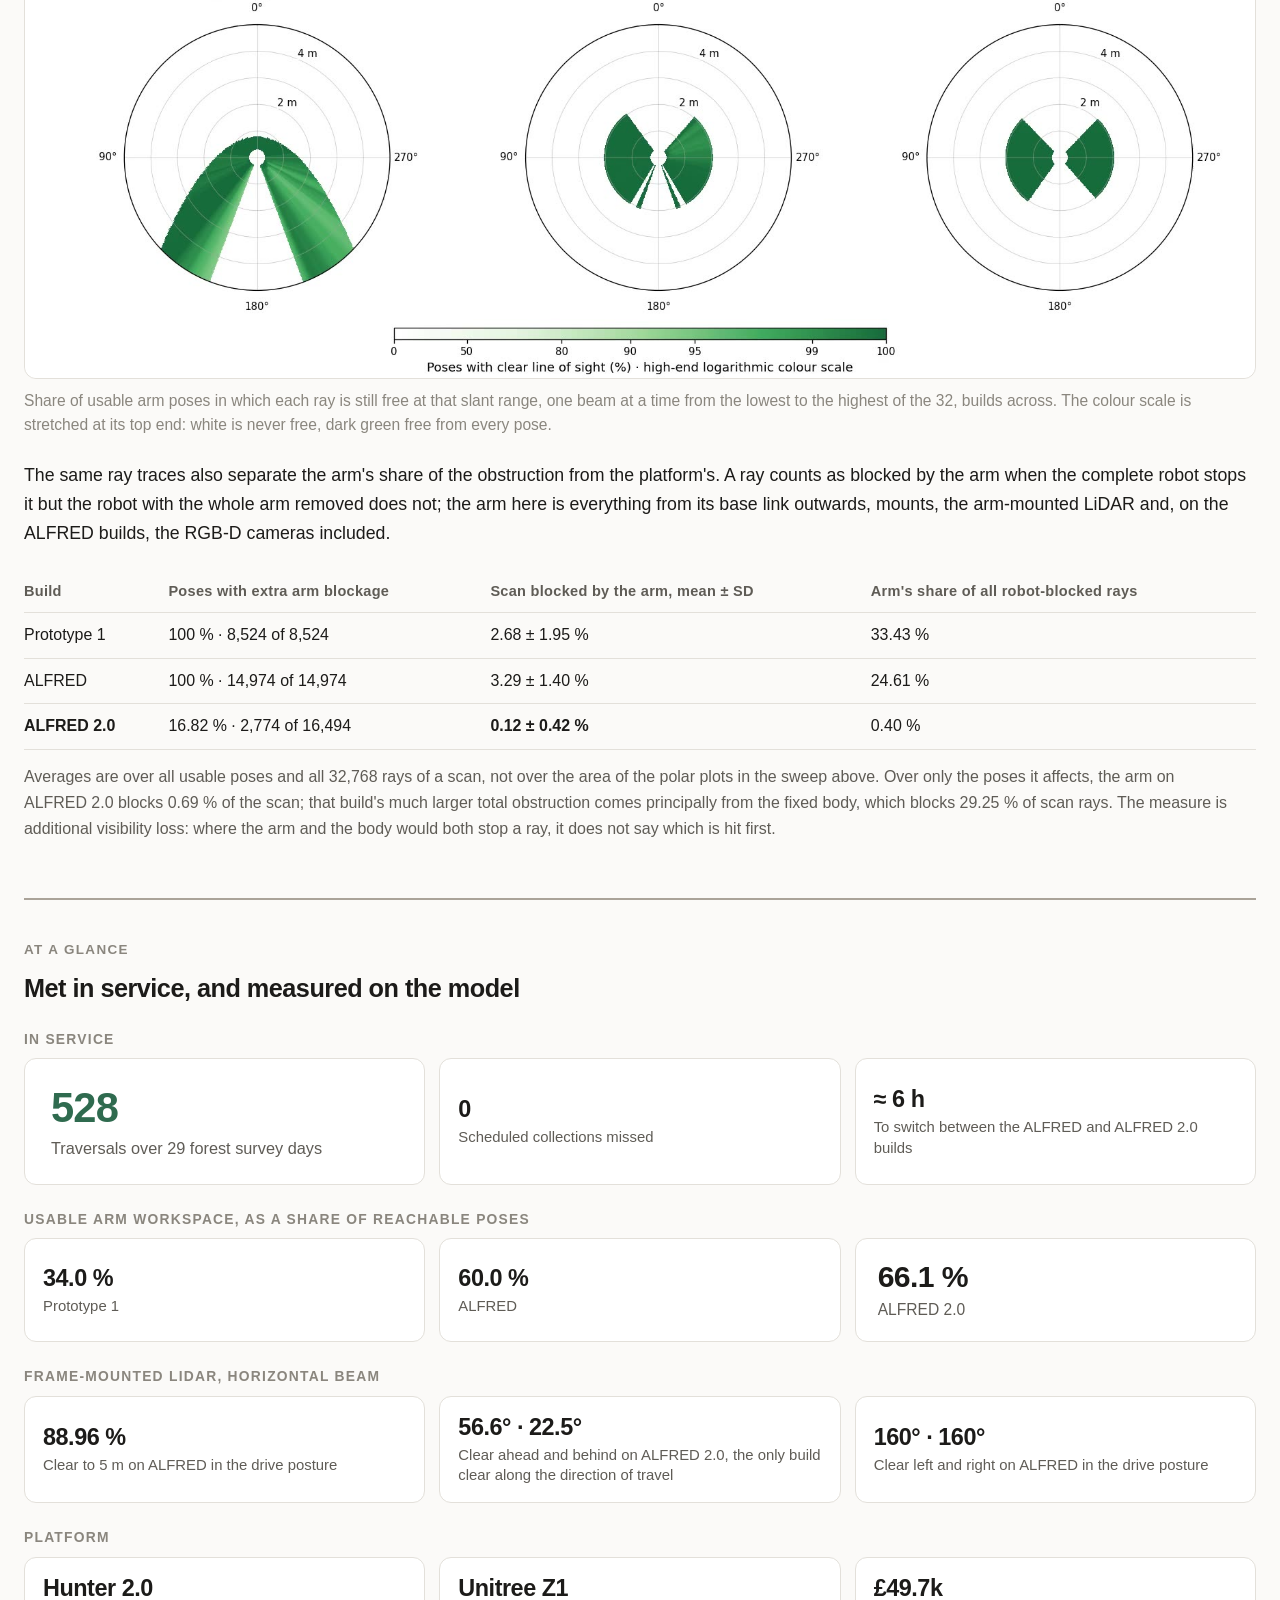
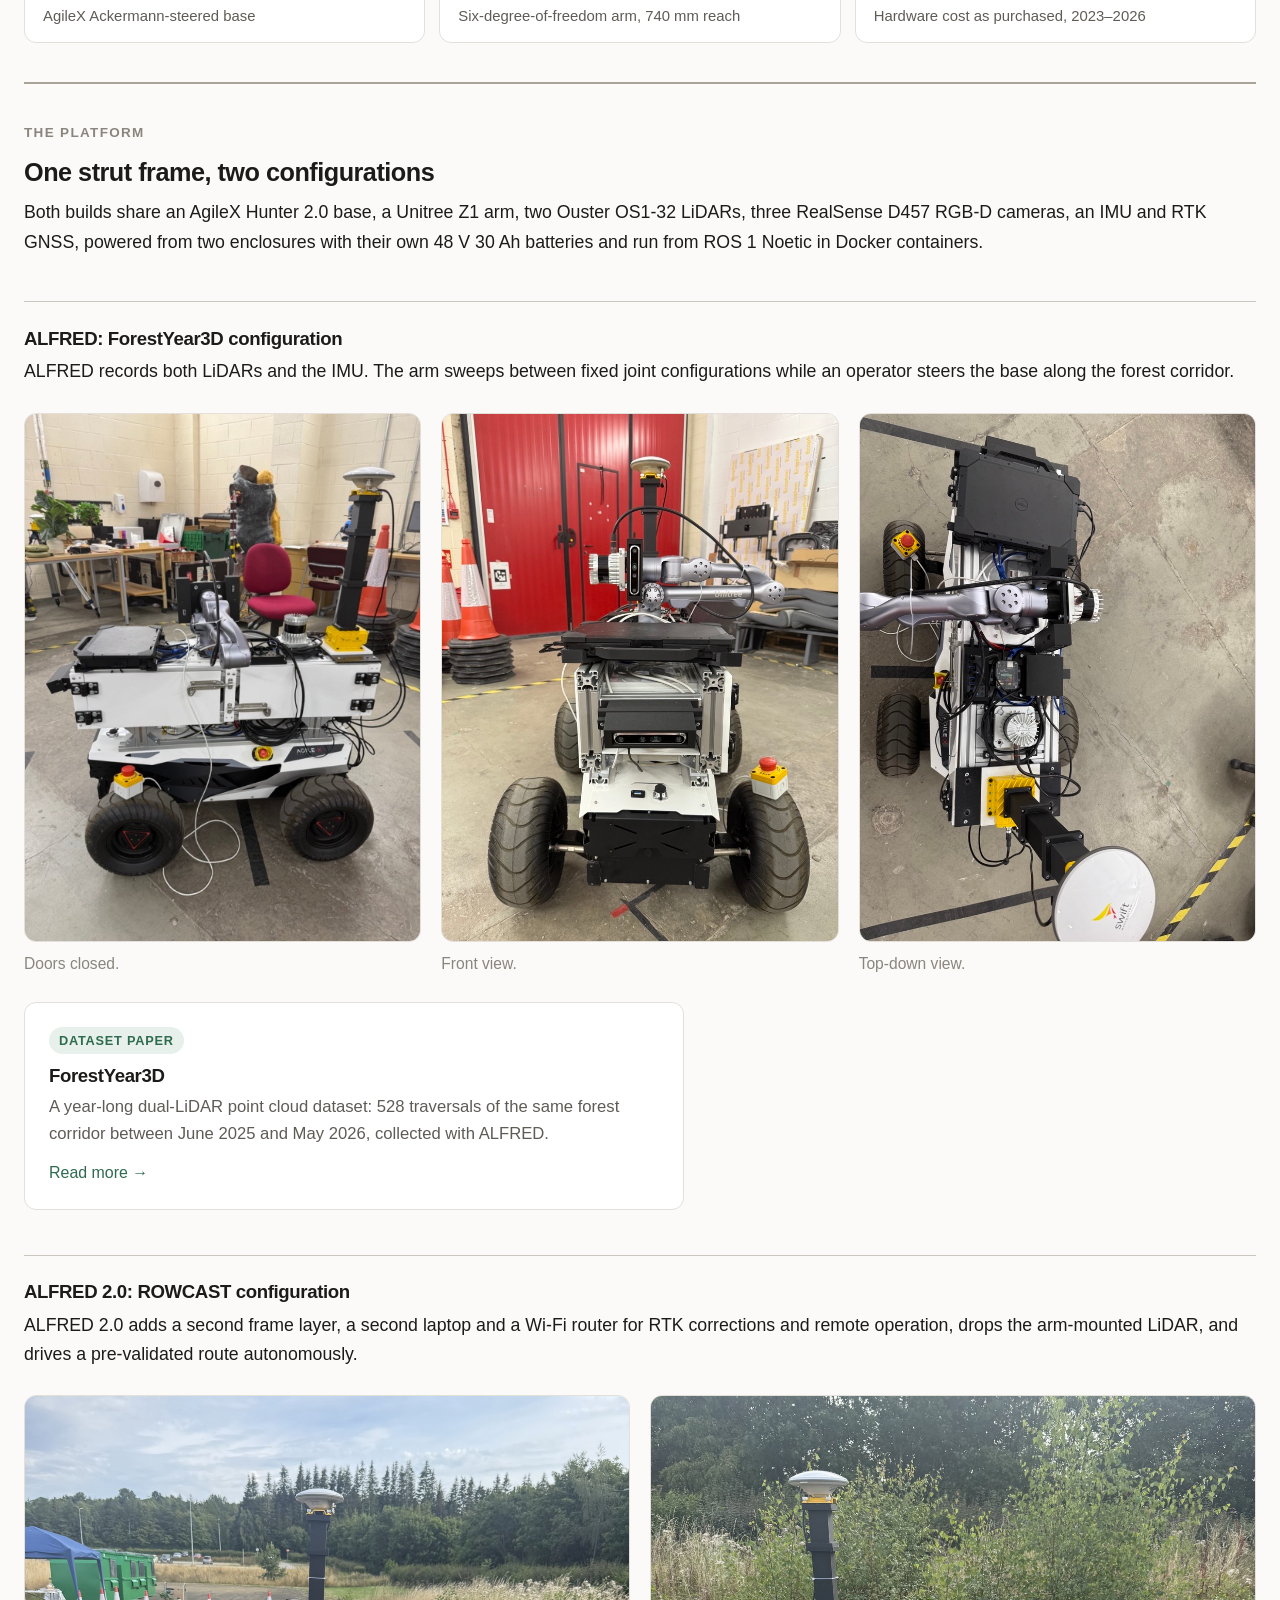
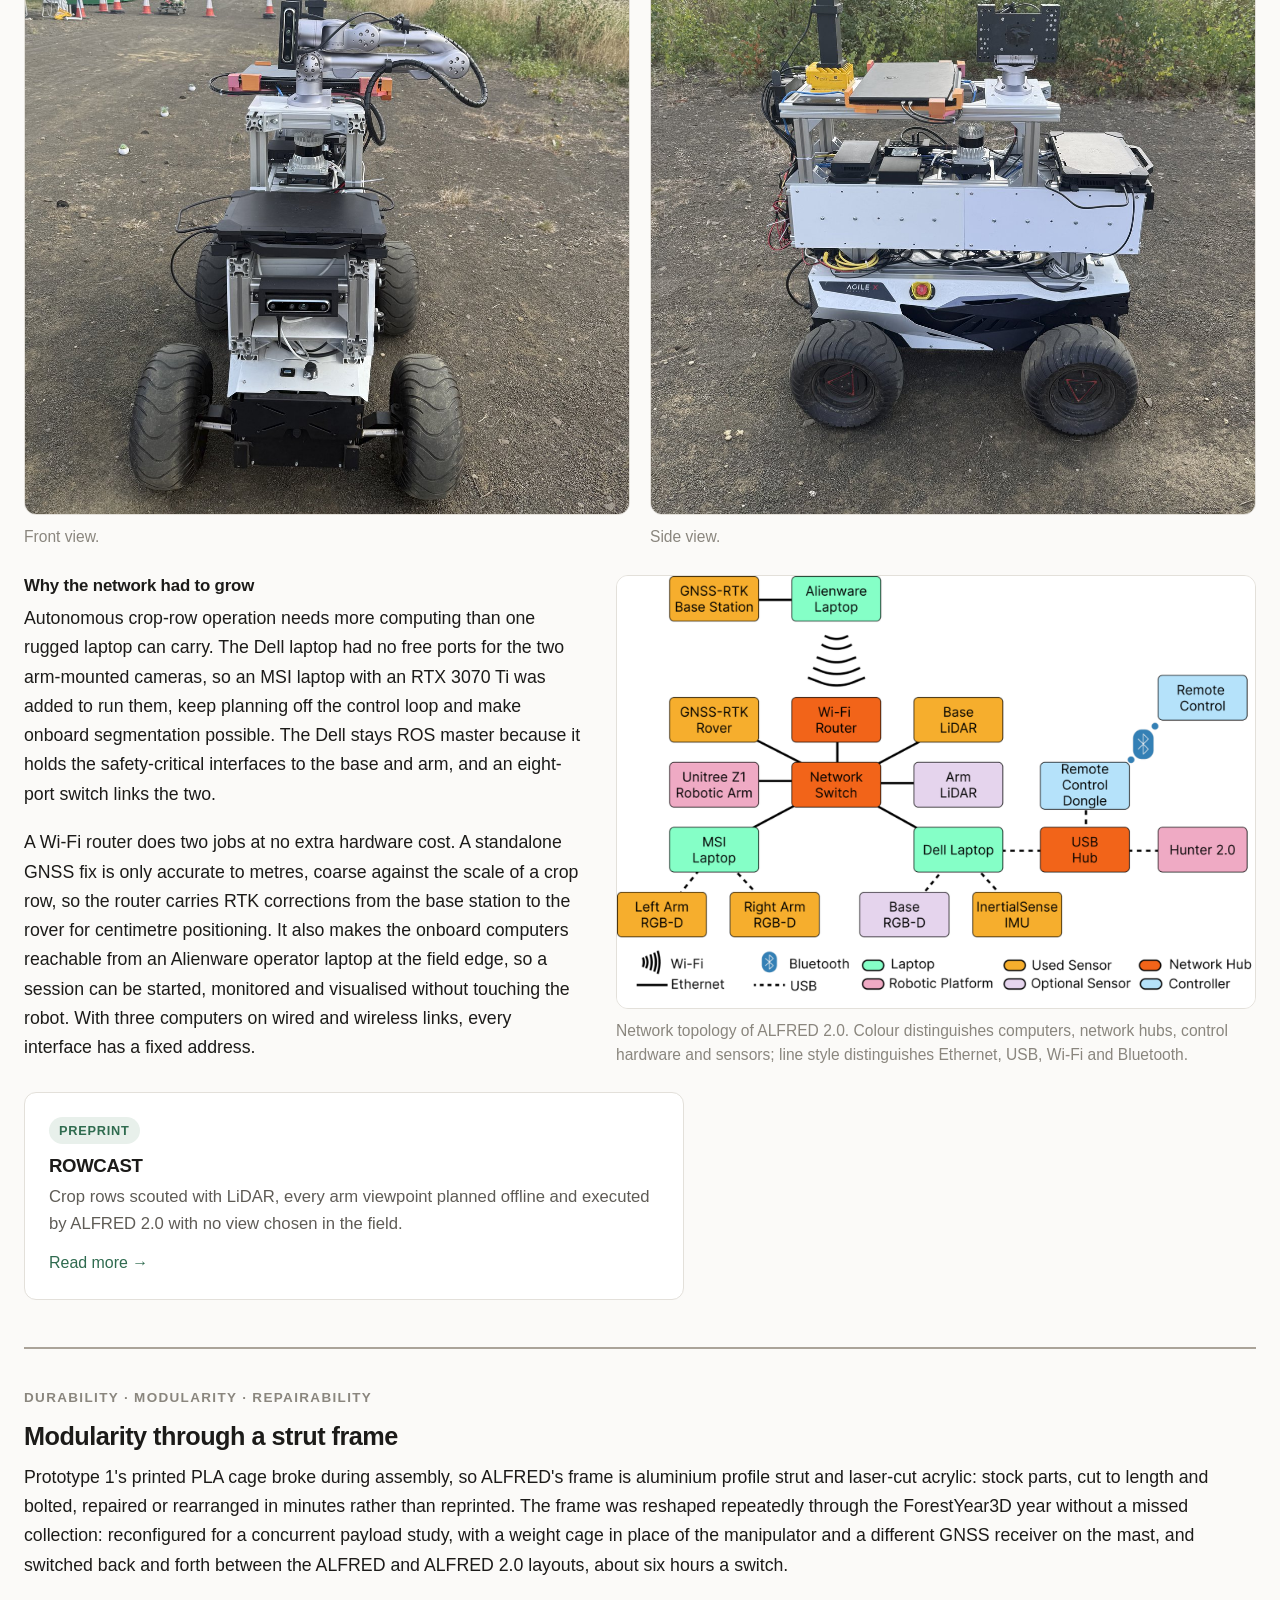
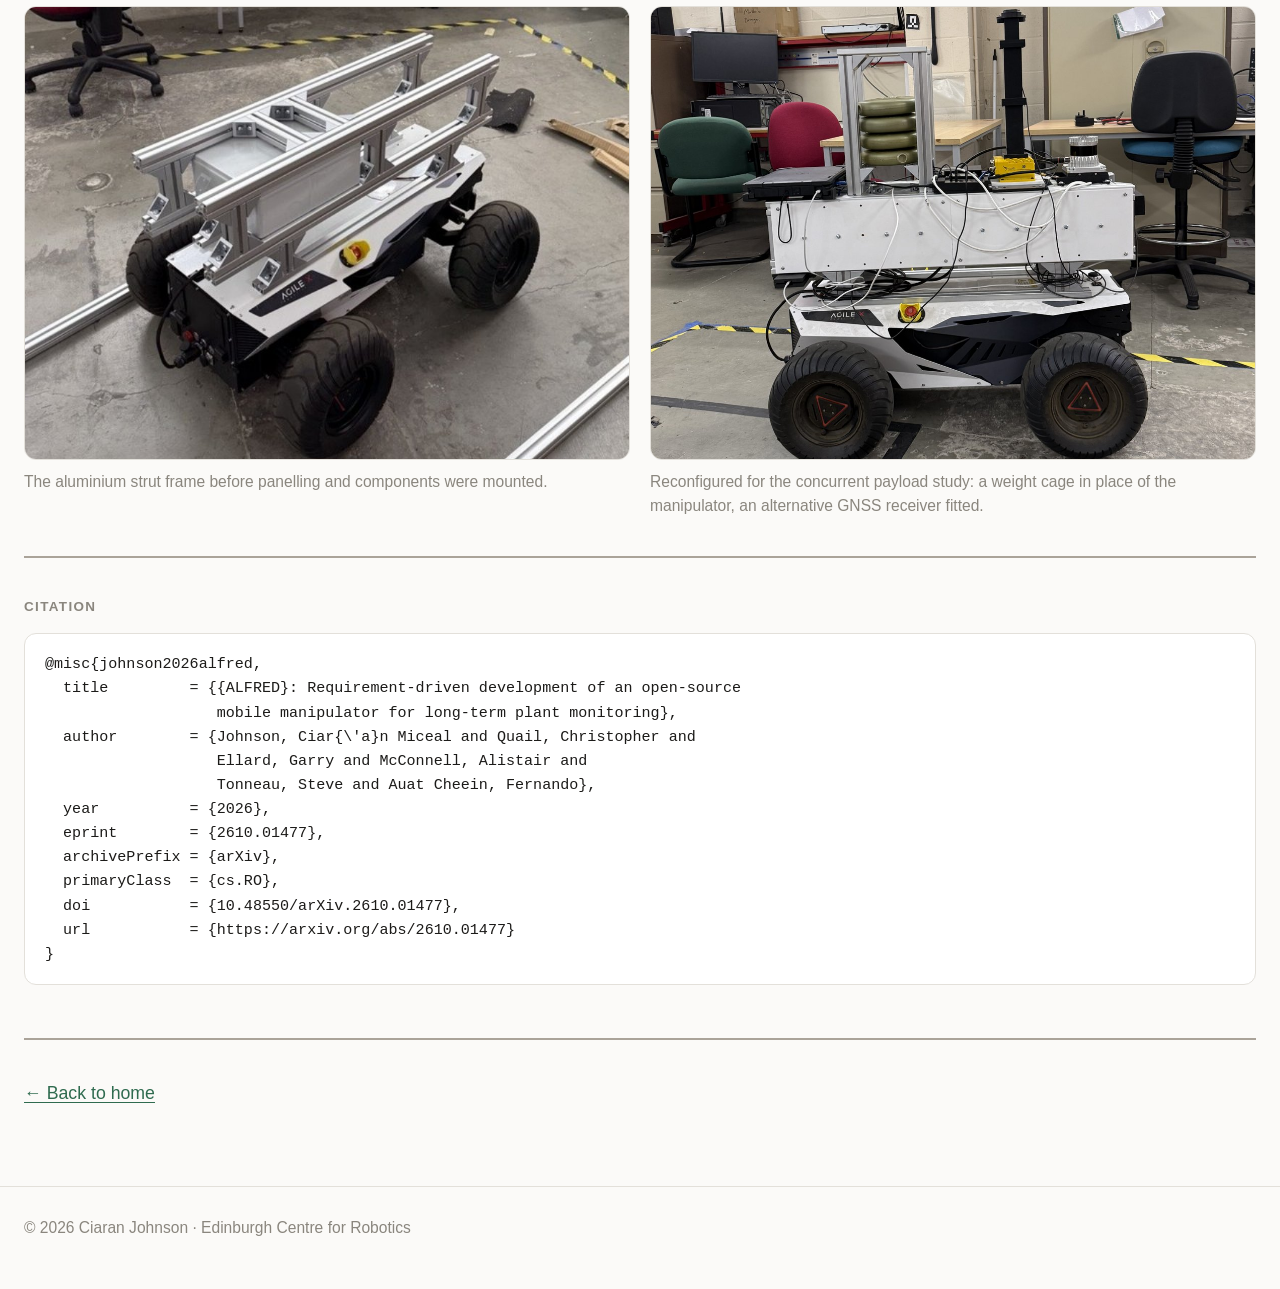
==== commit 21e3d066: "Added the ALFRED paper videos]" ====
--- a/ALFRED/index.html
+++ b/ALFRED/index.html
@@ -5,7 +5,7 @@
   <meta name="viewport" content="width=device-width, initial-scale=1">
   <title>ALFRED | Ciaran Johnson</title>
   <meta name="description" content="ALFRED: an open-source mobile manipulator for long-term plant monitoring, developed through four builds against six requirements. A year of monthly forest surveys without a missed collection, and model-based comparison of arm reach and LiDAR visibility across builds. arXiv preprint, October 2026.">
-  <link rel="stylesheet" href="../style.css?v=20261101i">
+  <link rel="stylesheet" href="../style.css?v=20261101m">
 </head>
 <body class="paper">
 
@@ -52,7 +52,11 @@
         <span class="author">Christopher Quail<sup>2</sup>
           <a class="author-link" href="https://www.linkedin.com/in/christopher-quail-3864a7166/" target="_blank" rel="noopener" aria-label="Christopher Quail on LinkedIn" title="LinkedIn"><svg><use href="#icon-linkedin"/></svg></a></span>
         <span class="sep" aria-hidden="true">|</span>
-        <span class="author">Garry Ellard<sup>1</sup></span>
+        <!-- The dagger on Garry Ellard points to the Informatics Makerspace
+             line under the affiliations; the address is the one the arXiv
+             paper gives, both as his author URL and in the acknowledgements
+             (a SharePoint site, University of Edinburgh login). -->
+        <span class="author">Garry Ellard<sup>1,&dagger;</sup></span>
         <span class="sep" aria-hidden="true">|</span>
         <span class="author">Alistair McConnell<sup>2,*</sup>
           <a class="author-link" href="https://orcid.org/0000-0003-3168-1323" target="_blank" rel="noopener" aria-label="Alistair McConnell on ORCID" title="ORCID"><svg><use href="#icon-orcid"/></svg></a>
@@ -69,7 +73,8 @@
         <sup>1</sup>The University of Edinburgh, UK<br>
         <sup>2</sup>Heriot-Watt University, UK<br>
         <sup>3</sup>Harper Adams University, UK<br>
-        <sup>*</sup>Corresponding authors<br><br>
+        <sup>*</sup>Corresponding authors<br>
+        <sup>&dagger;</sup><a href="https://uoe.sharepoint.com/sites/InformaticsMakerspace" target="_blank" rel="noopener">Informatics Makerspace</a>, School of Informatics, The University of Edinburgh<br><br>
         arXiv preprint, 1 October 2026 · arXiv:2610.01477 [cs.RO] ·
         <a href="https://doi.org/10.48550/arXiv.2610.01477" target="_blank" rel="noopener">doi:10.48550/arXiv.2610.01477</a>
       </p>
@@ -155,7 +160,8 @@
          SENSING REACH AND COVERAGE
          Figure 15 (robot descriptions), Table 3 (usable workspace),
          Figure 19 (usable workspace by position) and Figure 17 (LiDAR ray
-         termination).
+         termination), plus a map of LiDAR visibility across every usable arm
+         pose that was computed after the preprint.
          ================================================================ -->
     <section id="reach">
       <p class="eyebrow">Sensing reach and coverage</p>
@@ -164,8 +170,8 @@
         Each complete build was assessed on its robot description, so a design change can be
         quantified before anything is manufactured: usable arm workspace from inverse kinematics
         at 3,110,400 end-effector poses under each build's own collision model, and LiDAR
-        visibility from rays cast to a 5&nbsp;m cap with the arm at zero and in the drive
-        posture.
+        visibility from rays cast to a 5&nbsp;m cap, first with the arm at zero and in the
+        drive posture and then across every usable arm pose.
       </p>
 
       <!-- The robot descriptions as turntables: one 8 s orbit per build with
@@ -211,7 +217,7 @@
         <figcaption>
           The robot descriptions with the arm in the zero posture, each turning once. Click
           a tile, or press Enter on it, to pause and resume the turn; the workspace orbits
-          and the visibility sweep below work the same way.
+          and the visibility sweeps below work the same way.
         </figcaption>
       </figure>
 
@@ -303,6 +309,74 @@
           platform.
         </figcaption>
       </figure>
+
+      <h4 class="subsection-minor">Across every usable arm pose</h4>
+      <p>
+        The sweep above holds the arm in two postures. The ray casts were then repeated at every
+        usable arm pose from the workspace table, so that each cell can report how often a ray
+        is free rather than whether it is free in one posture, and so that the arm's own share
+        of the obstruction can be separated from the platform's.
+      </p>
+
+      <!-- Visibility across every usable arm pose rather than two fixed
+           postures, as a second beam-by-beam sweep: the scan is ray-traced at
+           each usable pose, and each cell is the share of those poses in which
+           the ray is still free at that slant range. Three panels, builds
+           across, stepping through the 32 beams together. Not in the October
+           2026 preprint; computed afterwards in the
+           lidar_all_reachable_20261101T182521Z run and drawn by
+           plot_all_reachable_lidar_visibility_reverse_log_green.py; published
+           by scripts/compress_alfred_clips.sh, see media/README.md. -->
+      <figure class="video-item">
+        <div class="video-slot visibility-all framed">
+          <video class="orbit" muted loop playsinline disablepictureinpicture preload="none" tabindex="0"
+                 aria-label="Looping sweep through the 32 beams of the frame-mounted LiDAR on all three builds, coloured by the share of usable arm poses in which each ray is free; Enter or a click pauses and resumes it"
+                 poster="../media/visibility_all_poses_poster.jpg">
+            <source src="../media/visibility_all_poses.mp4" type="video/mp4">
+            Your browser does not support embedded video.
+          </video>
+        </div>
+        <figcaption>
+          Share of usable arm poses in which each ray is still free at that slant range, one
+          beam at a time from the lowest to the highest of the 32, builds across. The colour
+          scale is stretched at its top end: white is never free, dark green free from every
+          pose.
+        </figcaption>
+      </figure>
+
+      <!-- The arm's share of that blockage, from the same all-pose ray traces,
+           split out by audit_arm_subtree_occlusion.py: rays the complete robot
+           stops that the robot without its link00 arm subtree does not. The
+           figures are the accepted_target block of
+           arm_occlusion_link00/<build>/summary.json in the run named above,
+           rounded to two decimals; see media/README.md. -->
+      <p>
+        The same ray traces also separate the arm's share of the obstruction from the
+        platform's. A ray counts as blocked by the arm when the complete robot stops it but the
+        robot with the whole arm removed does not; the arm here is everything from its base link
+        outwards, mounts, the arm-mounted LiDAR and, on the ALFRED builds, the RGB-D cameras
+        included.
+      </p>
+      <div class="table-wrap">
+        <table class="data-table">
+          <thead>
+            <tr><th>Build</th><th>Poses with extra arm blockage</th><th>Scan blocked by the arm, mean ± SD</th><th>Arm's share of all robot-blocked rays</th></tr>
+          </thead>
+          <tbody>
+            <tr><td>Prototype 1</td><td>100&nbsp;% · 8,524 of 8,524</td><td>2.68 ± 1.95&nbsp;%</td><td>33.43&nbsp;%</td></tr>
+            <tr><td>ALFRED</td><td>100&nbsp;% · 14,974 of 14,974</td><td>3.29 ± 1.40&nbsp;%</td><td>24.61&nbsp;%</td></tr>
+            <tr><td><strong>ALFRED 2.0</strong></td><td>16.82&nbsp;% · 2,774 of 16,494</td><td><strong>0.12 ± 0.42&nbsp;%</strong></td><td>0.40&nbsp;%</td></tr>
+          </tbody>
+        </table>
+      </div>
+      <p class="muted" style="margin-top:14px; font-size:.9rem">
+        Averages are over all usable poses and all 32,768 rays of a scan, not over the area of
+        the polar plots in the sweep above. Over only the poses it affects, the arm on ALFRED&nbsp;2.0 blocks
+        0.69&nbsp;% of the scan; that build's much larger total obstruction comes principally
+        from the fixed body, which blocks 29.25&nbsp;% of scan rays. The measure is additional
+        visibility loss: where the arm and the body would both stop a ray, it does not say which
+        is hit first.
+      </p>
     </section>
 
     <section id="at-a-glance">
@@ -464,18 +538,22 @@
 
     <!-- ================================================================
          DURABILITY, MODULARITY, REPAIRABILITY
-         Figure 9 (the bare frame), Figure 12 (reconfigured for the
-         concurrent payload study) and Figure 10 (the end-effector mounts).
+         Figure 9 (the bare frame) and Figure 12 (reconfigured for the
+         concurrent payload study). The end-effector CAD renders (Figure 10)
+         were dropped from the page on 1 Nov 2026 so the section stays on
+         the frame; the files are in git history.
          ================================================================ -->
     <section id="builds">
       <p class="eyebrow">Durability · Modularity · Repairability</p>
-      <h2>Stock struts and a printed interface</h2>
+      <h2>Modularity through a strut frame</h2>
       <p>
         Prototype&nbsp;1's printed PLA cage broke during assembly, so ALFRED's frame is aluminium
-        profile strut and laser-cut acrylic, repairable in minutes. A printed end-effector
-        interface means each new payload needs only its own housing, and during the ForestYear3D
-        year the platform was reconfigured for a concurrent payload study and switched repeatedly
-        to ALFRED&nbsp;2.0 without missing a collection.
+        profile strut and laser-cut acrylic: stock parts, cut to length and bolted, repaired or
+        rearranged in minutes rather than reprinted. The frame was reshaped repeatedly through
+        the ForestYear3D year without a missed collection: reconfigured for a concurrent payload
+        study, with a weight cage in place of the manipulator and a different GNSS receiver on
+        the mast, and switched back and forth between the ALFRED and ALFRED&nbsp;2.0 layouts,
+        about six hours a switch.
       </p>
 
       <div class="gallery gallery--two gallery--43">
@@ -486,25 +564,6 @@
         <figure>
           <img src="../img/alfred_payload_study.jpg" width="1200" height="1001" loading="lazy" alt="ALFRED with the manipulator replaced by a cage of weights and a different GNSS receiver on the mast">
           <figcaption>Reconfigured for the concurrent payload study: a weight cage in place of the manipulator, an alternative GNSS receiver fitted.</figcaption>
-        </figure>
-      </div>
-
-      <div class="gallery gallery--four">
-        <figure>
-          <img src="../img/alfred_cad_interface.jpg" width="900" height="762" loading="lazy" alt="CAD render of the flat printed plate that mates with the Z1 flange">
-          <figcaption>End-effector interface.</figcaption>
-        </figure>
-        <figure>
-          <img src="../img/alfred_cad_lidar.jpg" width="900" height="762" loading="lazy" alt="CAD render of the LiDAR end-effector housing">
-          <figcaption>LiDAR end effector.</figcaption>
-        </figure>
-        <figure>
-          <img src="../img/alfred_cad_rgbd.jpg" width="900" height="762" loading="lazy" alt="CAD render of the RGB-D camera end-effector housing">
-          <figcaption>RGB-D end effector.</figcaption>
-        </figure>
-        <figure>
-          <img src="../img/alfred_cad_lidar_rgbd.jpg" width="900" height="762" loading="lazy" alt="CAD render of the combined LiDAR and RGB-D end-effector housing">
-          <figcaption>Combined end effector.</figcaption>
         </figure>
       </div>
     </section>
@@ -542,7 +601,7 @@
     </div>
   </footer>
 
-  <!-- The turntables, workspace orbits and visibility sweep behave like GIFs:
+  <!-- The turntables, workspace orbits and visibility sweeps behave like GIFs:
        silent, looping, playing on their own. Rather than autoplay every clip at page load, each one is
        started only while it is on screen (preload="none" keeps it undownloaded
        until then) and paused again once it scrolls away. A click or Enter on a
--- a/style.css
+++ b/style.css
@@ -11,6 +11,8 @@
   --accent:        #2f6b4f;
   --accent-soft:   #e8f0eb;
   --border:        #e3e0da;
+  --border-mid:    #cbc6bd;   /* rule above a subsection heading */
+  --border-strong: #aaa399;   /* rule between sections on the paper pages */
   --shadow:        0 1px 2px rgba(28, 27, 25, .04), 0 8px 24px rgba(28, 27, 25, .05);
   --radius:        12px;
 }
@@ -25,6 +27,8 @@
     --accent:      #7fc39c;
     --accent-soft: #22302a;
     --border:      #2c2f34;
+    --border-mid:    #3b3f46;
+    --border-strong: #4d525b;
     --shadow:      0 1px 2px rgba(0, 0, 0, .3), 0 8px 24px rgba(0, 0, 0, .25);
   }
 }
@@ -124,6 +128,24 @@
 /* A sub-heading part-way down a section, e.g. the splats inside Phenotype */
 h3.subsection { margin-top: 2em; }
 
+/* Three strengths of rule on the paper pages, so the structure reads at a
+   glance: a 2px line between sections (see the Sections block), a 1px
+   mid-tone line above each h3.subsection, and the light 1px border above an
+   h4.subsection-minor, which opens a part of a subsection, e.g. the all-pose
+   sweep under the LiDAR visibility heading on the ALFRED page. */
+.paper h3.subsection {
+  margin-top: 2.4em;
+  padding-top: 1.3em;
+  border-top: 1px solid var(--border-mid);
+}
+h4.subsection-minor {
+  font-size: .98rem;
+  font-weight: 600;
+  margin: 2em 0 .7em;
+  padding-top: 1.3em;
+  border-top: 1px solid var(--border);
+}
+
 /* Text runs the full width of the column at every size: the site owner
    prefers it to use the space on wide screens rather than stop at a
    reading measure. */
@@ -197,6 +219,7 @@
 /* ---------- Sections ---------- */
 
 section { padding: clamp(34px, 3vw, 48px) 0; border-top: 1px solid var(--border); }
+.paper section { border-top: 2px solid var(--border-strong); }
 
 .eyebrow {
   font-size: .76rem;
@@ -603,6 +626,12 @@
 .video-grid.one-up { grid-template-columns: 1fr; gap: 28px; }
 
 .video-item { margin: 0; }
+
+/* A loop standing on its own in a section's flow with more content after it,
+   e.g. the two visibility sweeps on the ALFRED page, keeps a figure's gap
+   below it; the zero margin above is for items packed into a grid or an
+   intro row, or closing a section. */
+section > .video-item:not(:last-child) { margin-bottom: 1.4em; }
 
 .video-slot {
   position: relative;
@@ -687,6 +716,9 @@
 /* The six-panel LiDAR visibility sweep on the ALFRED page is a 1680x1200 render. */
 .video-slot.visibility { aspect-ratio: 1680 / 1200; }
 
+/* The all-pose visibility sweep below it is a single row of three panels, 1800x648. */
+.video-slot.visibility-all { aspect-ratio: 1800 / 648; }
+
 /* A vertical clip such as a YouTube Short: shown at phone width and centred
    rather than stretched across the page, caption centred under it. */
 .video-item.short { max-width: 420px; margin: 0 auto; }
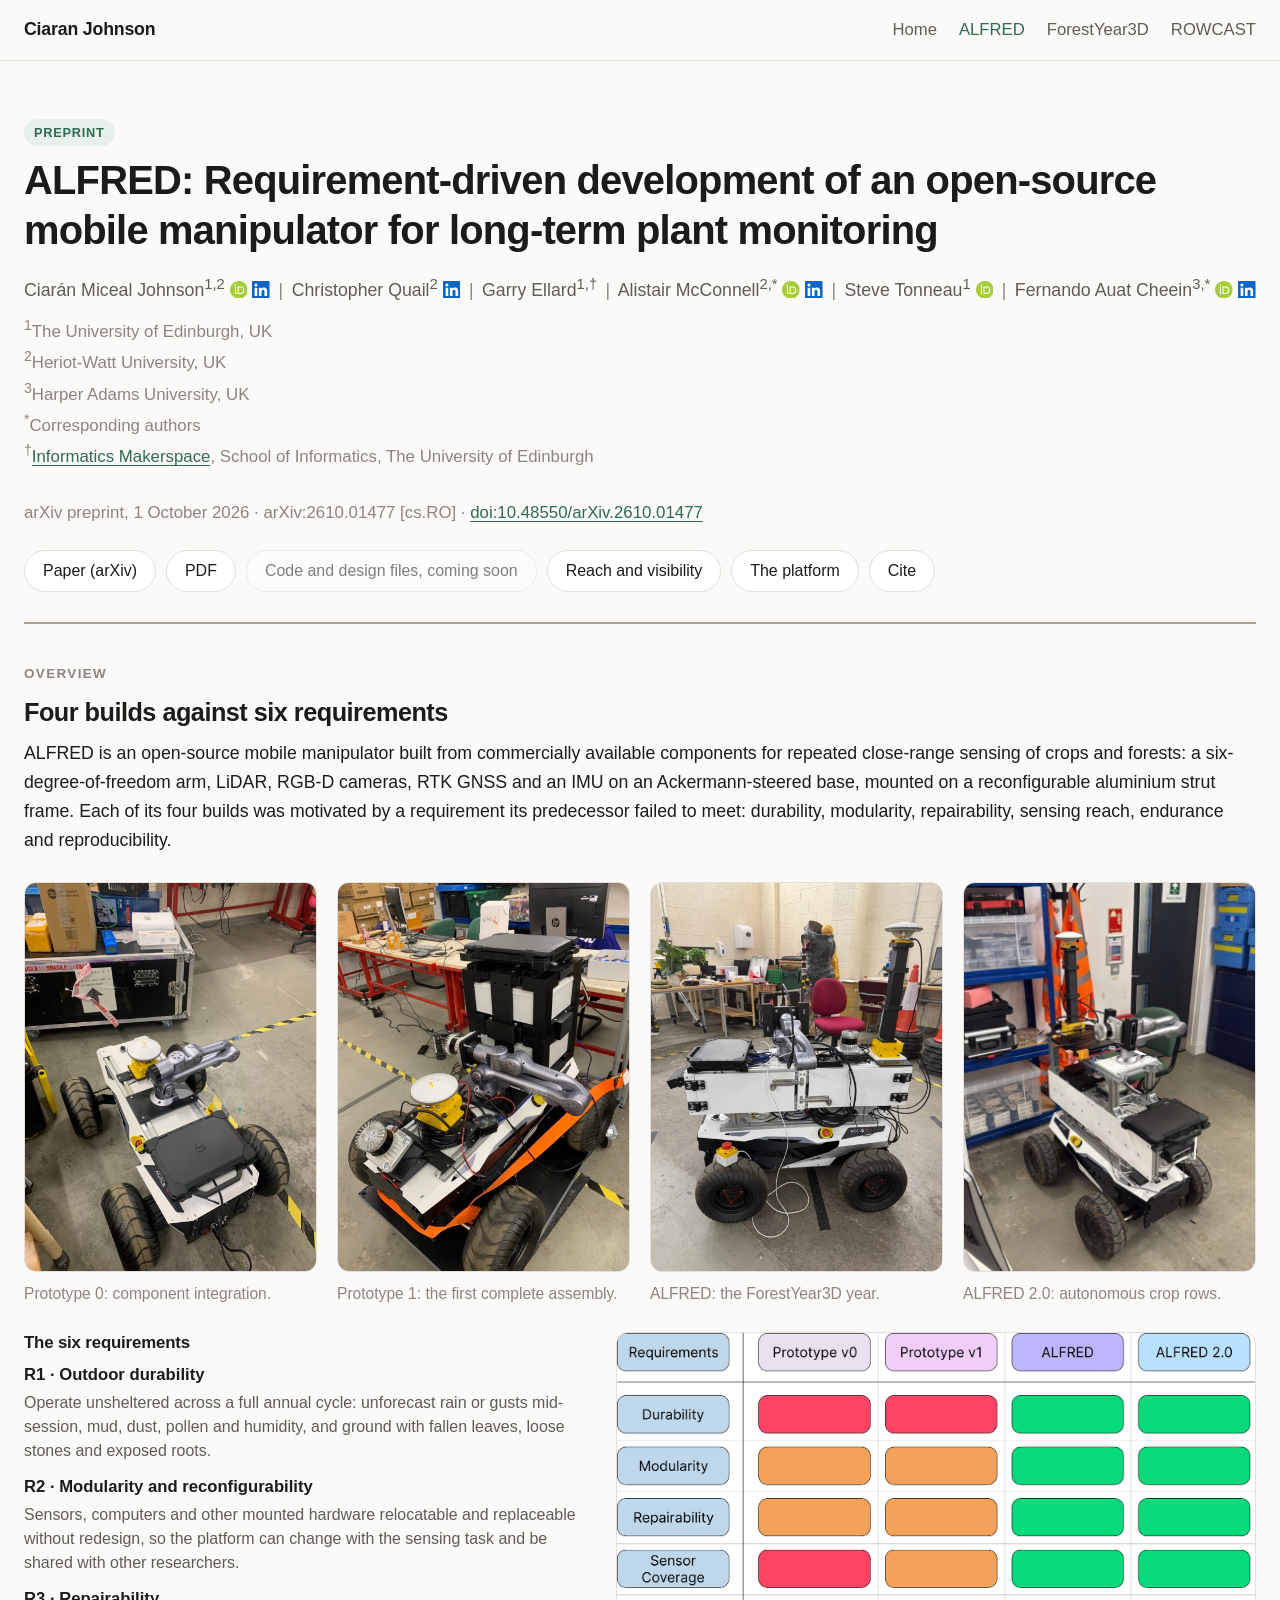
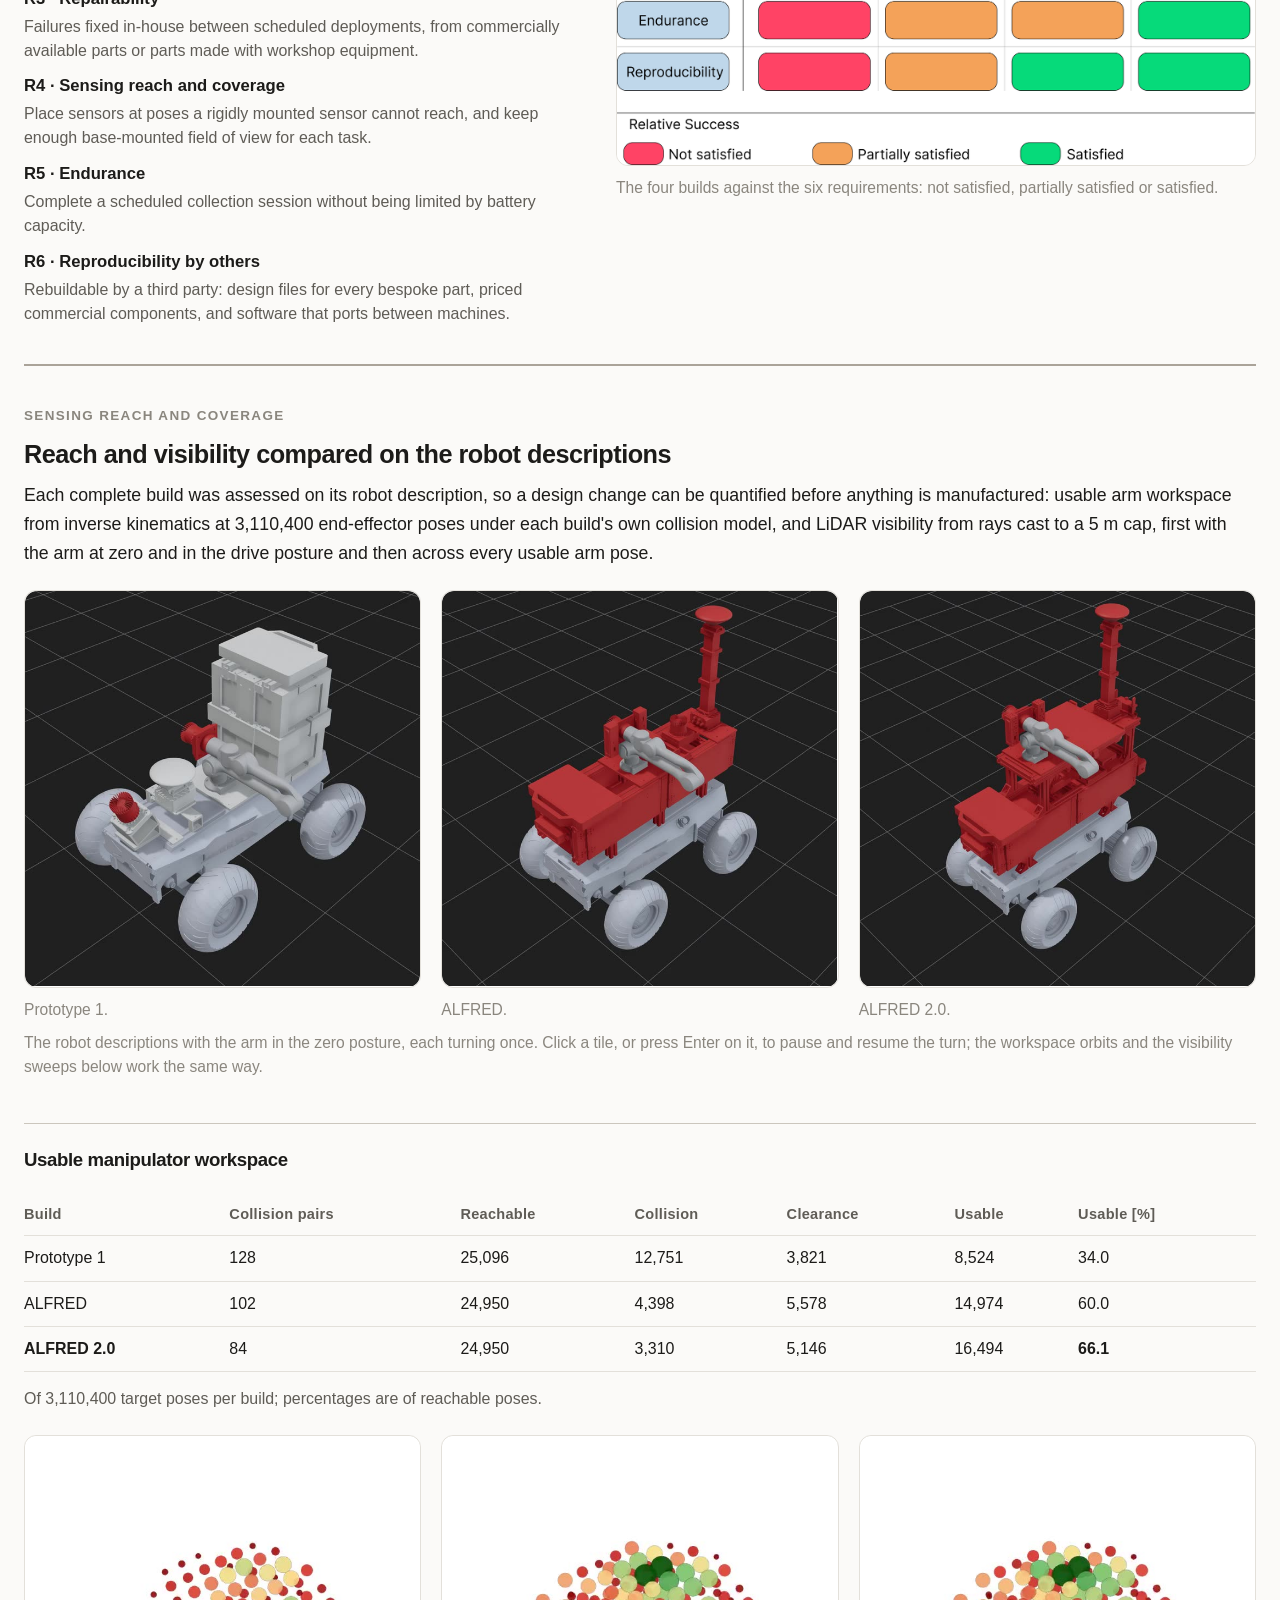
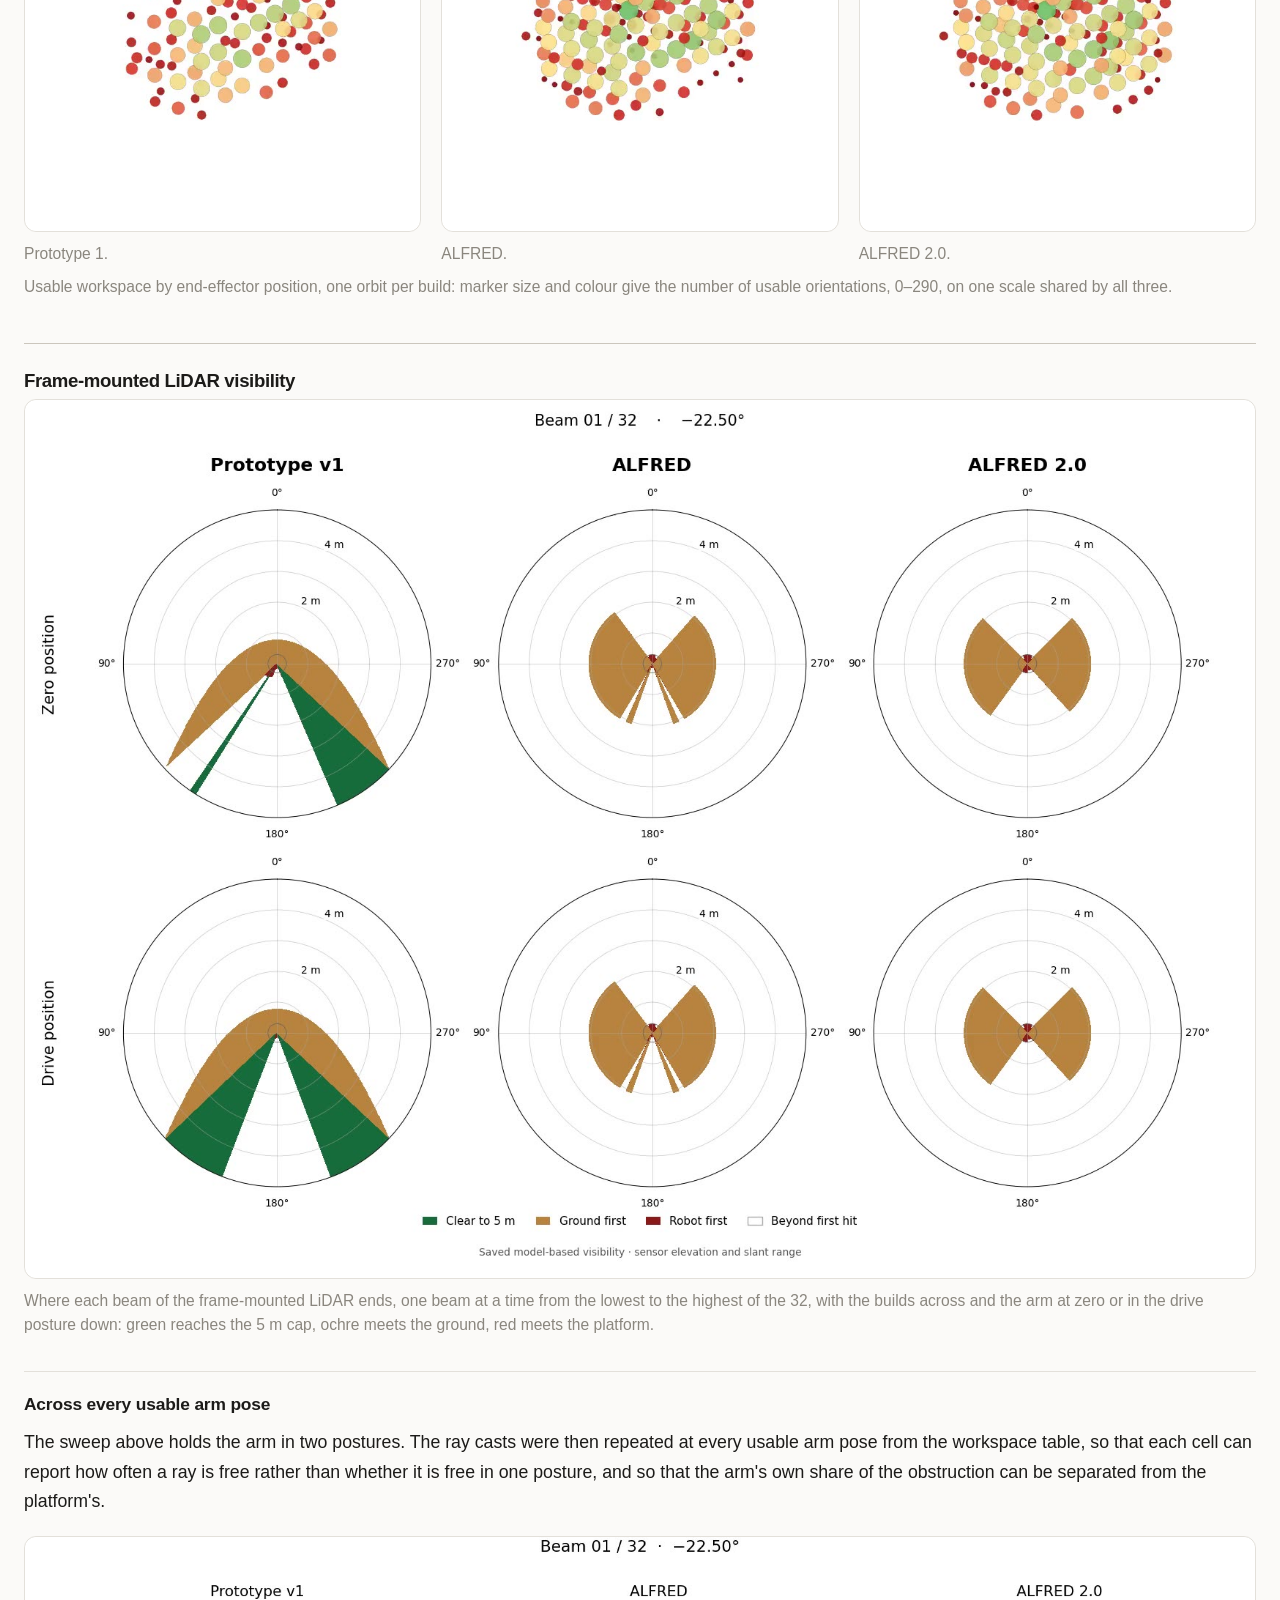
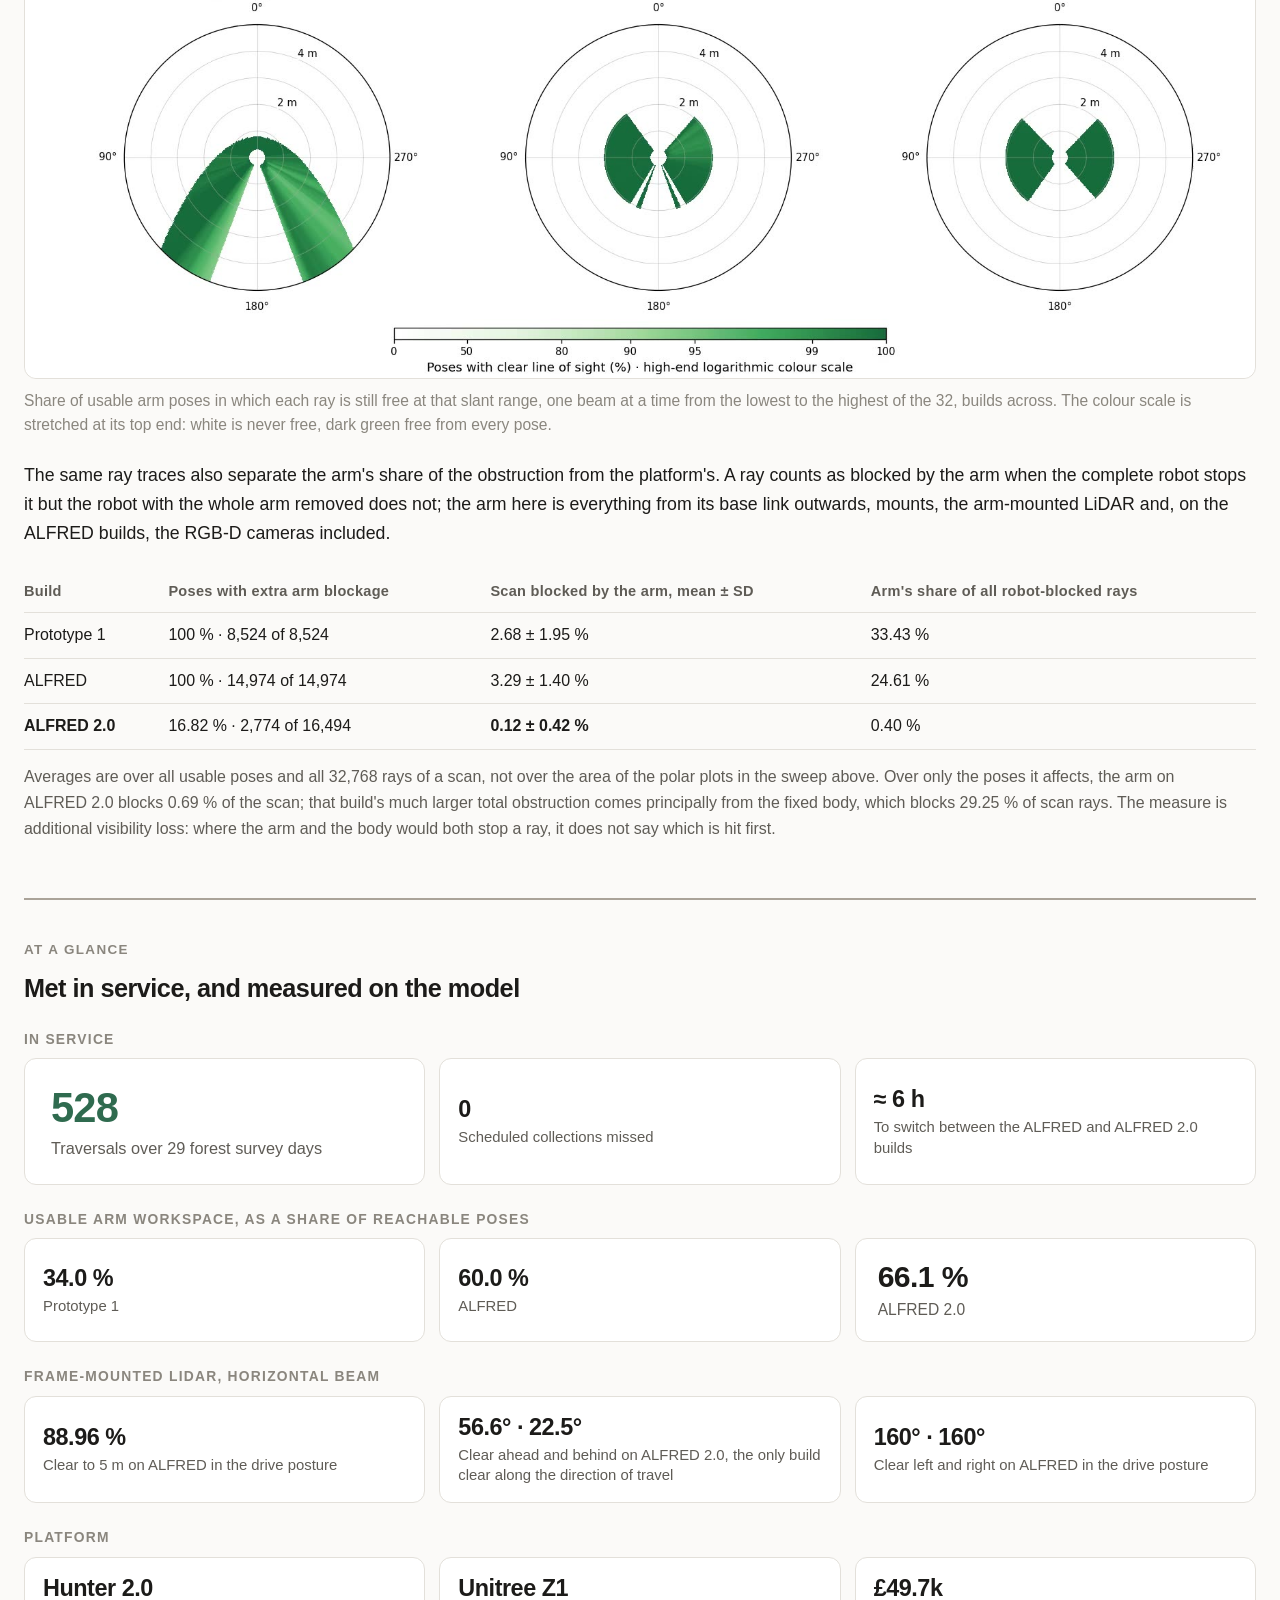
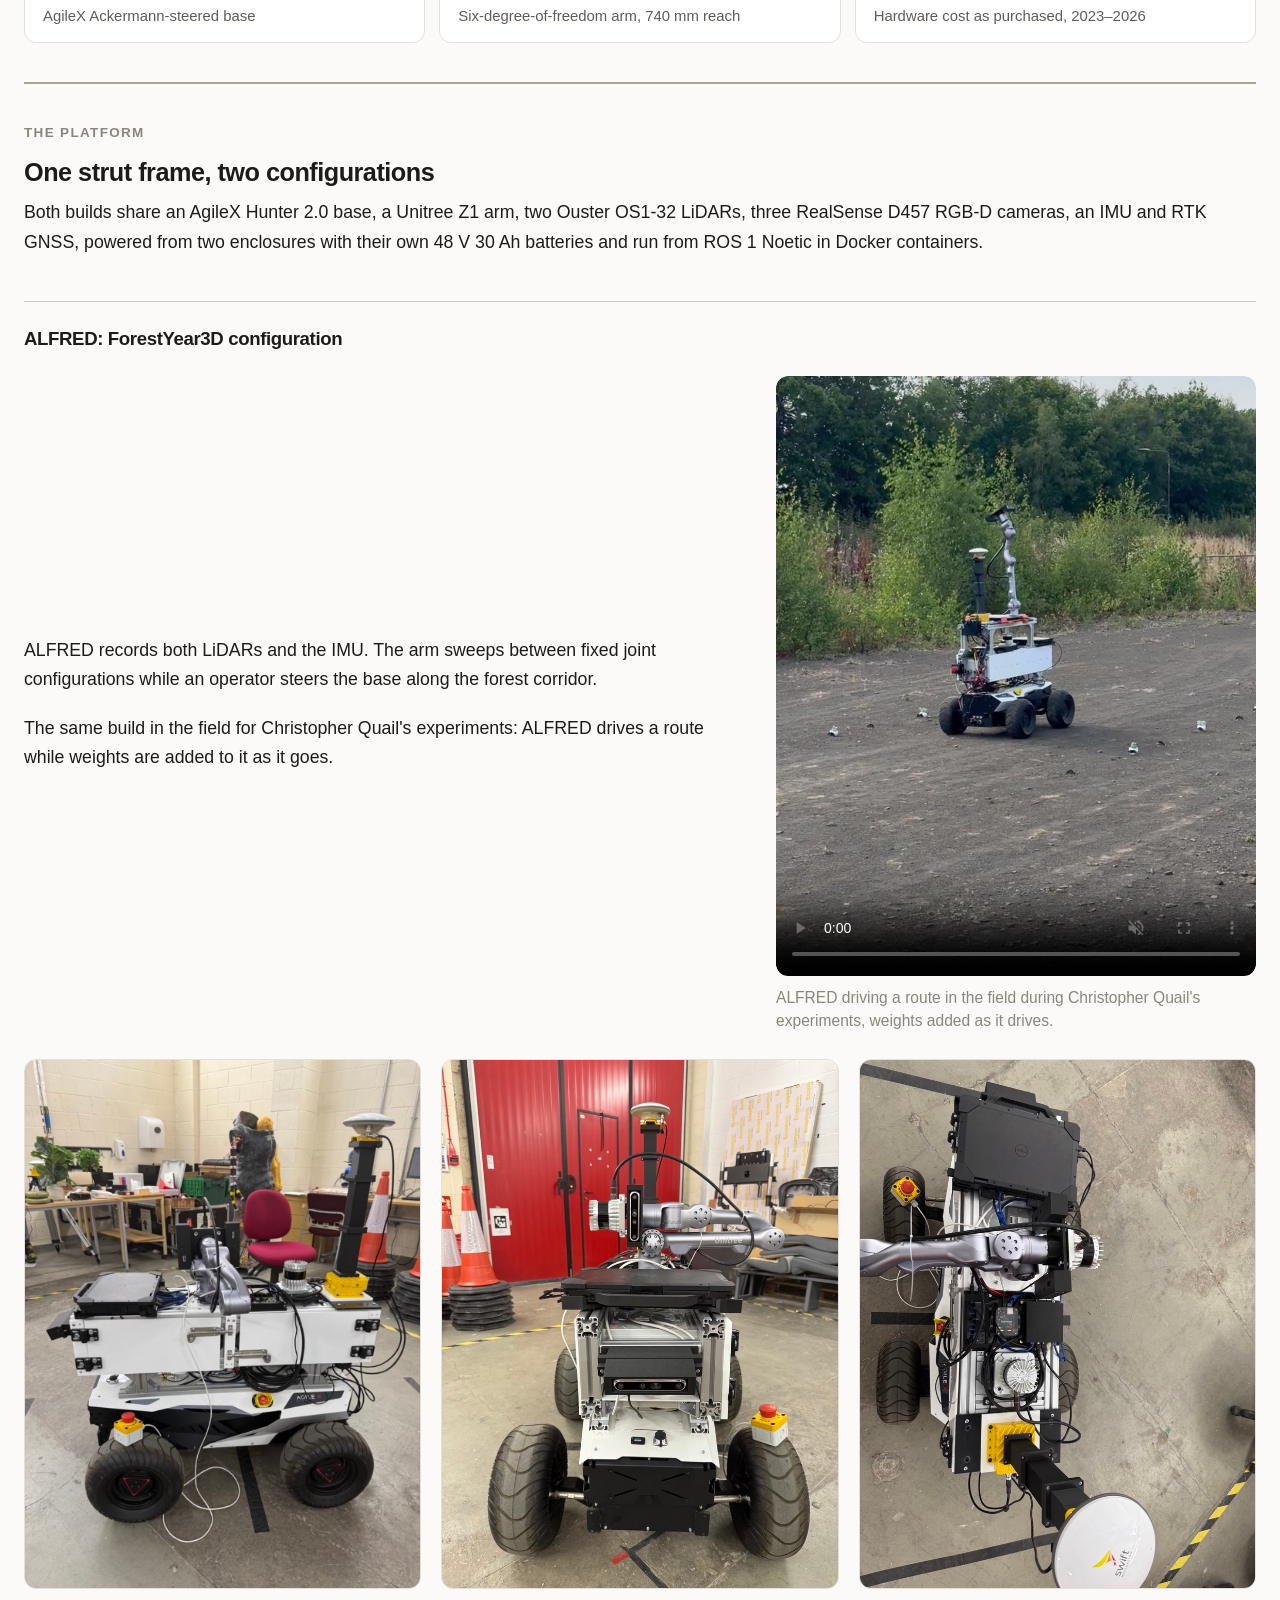
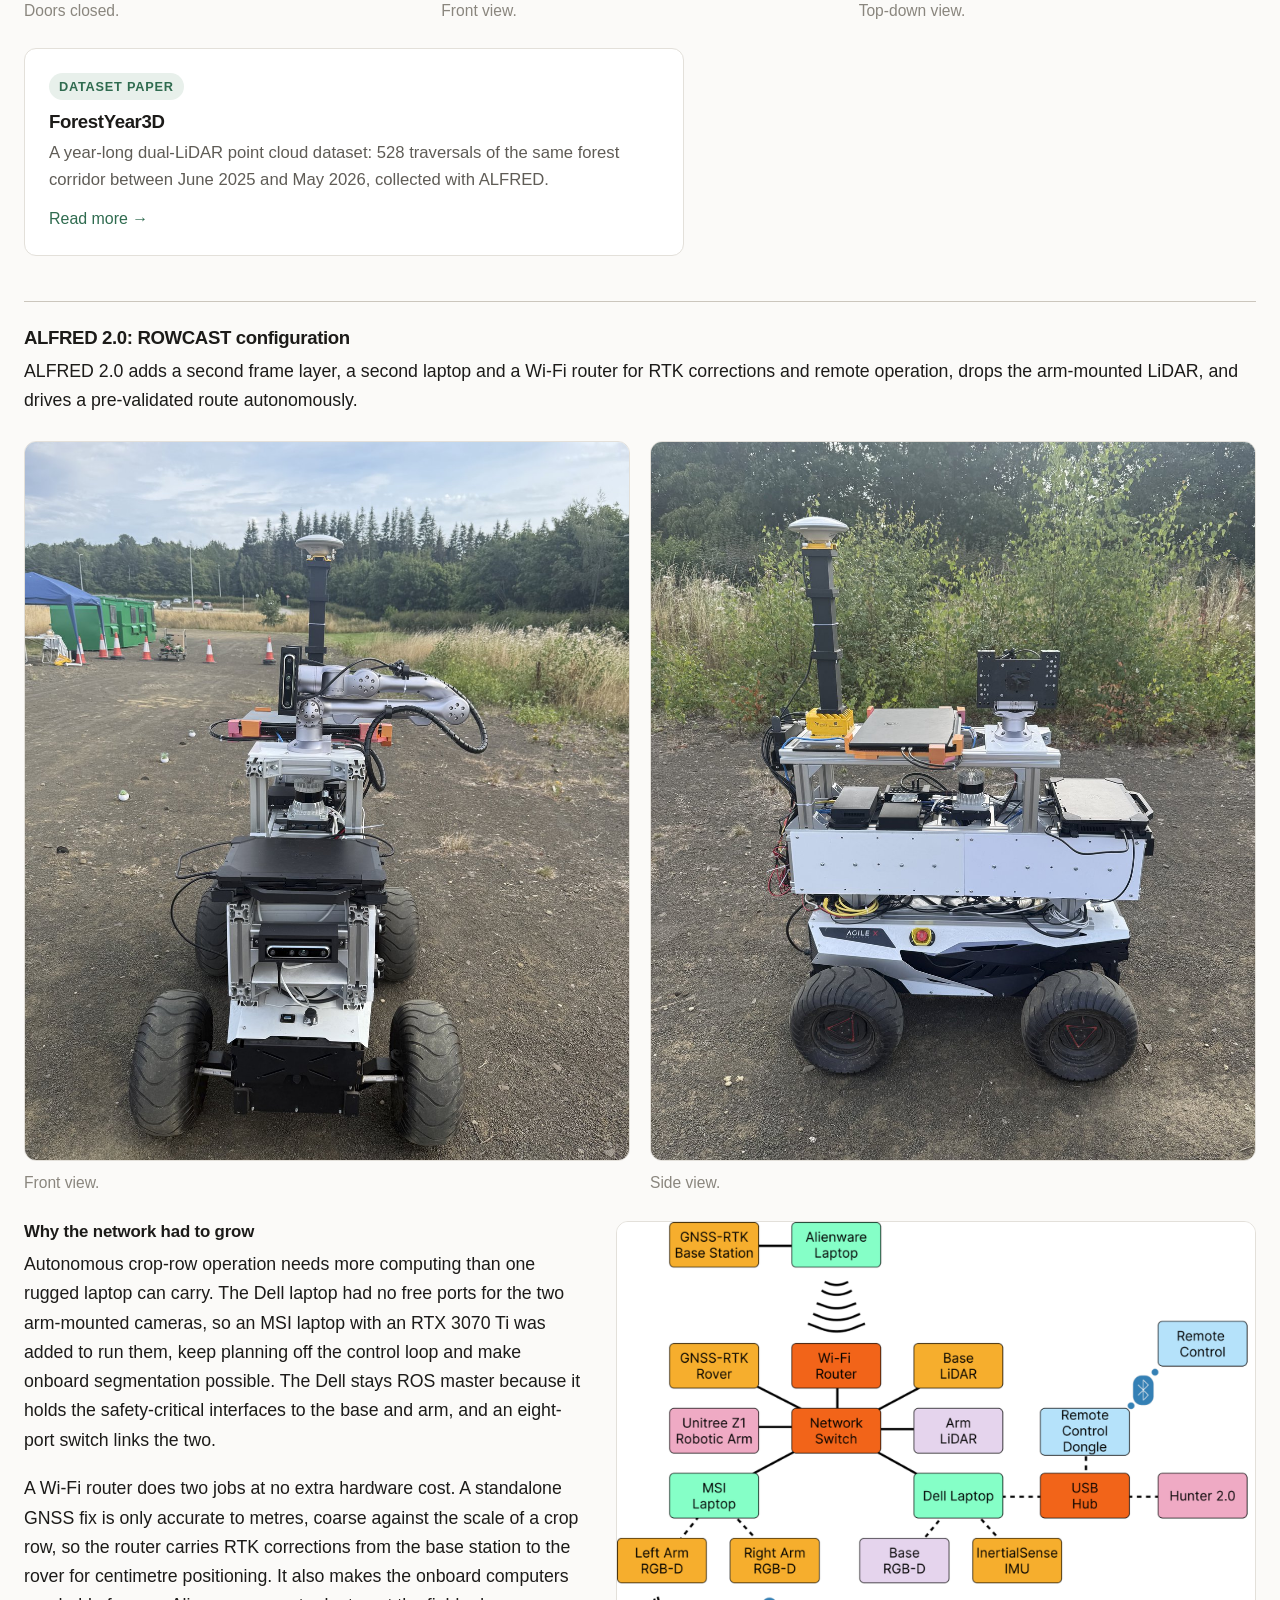
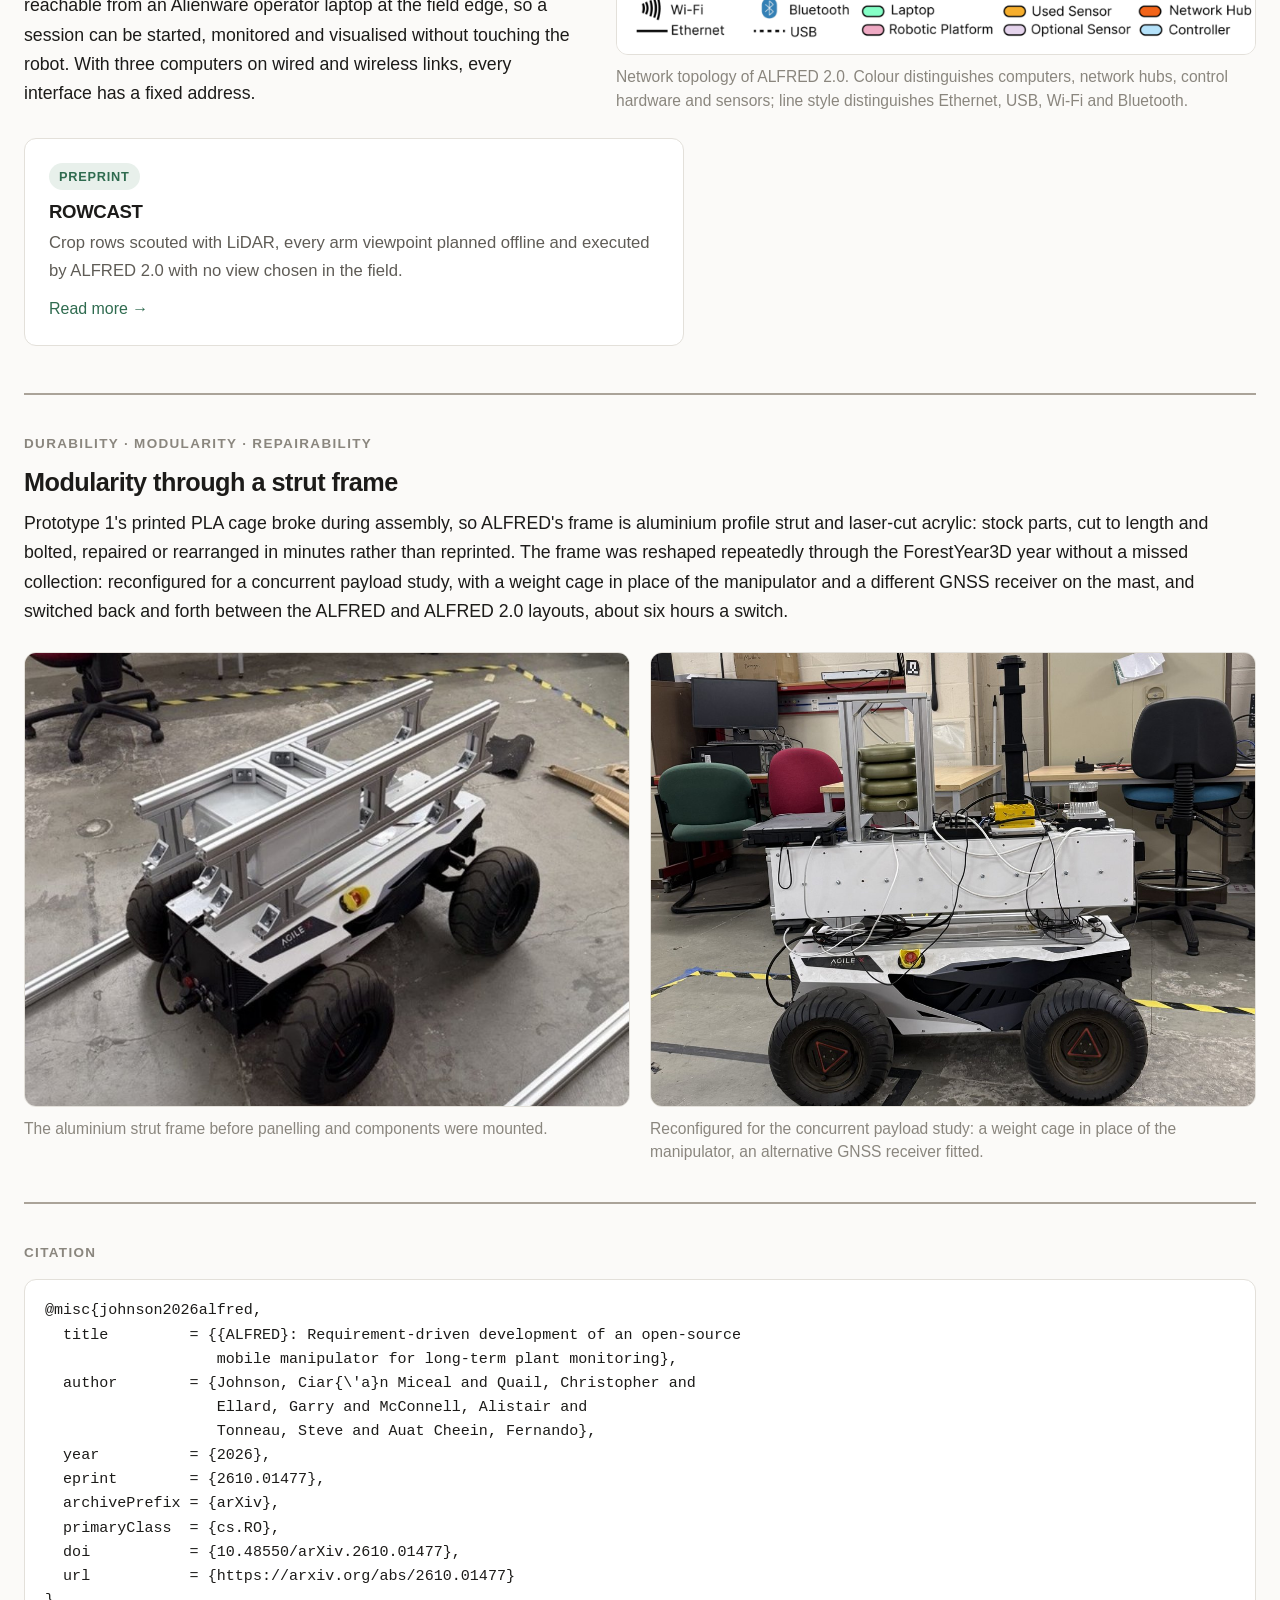
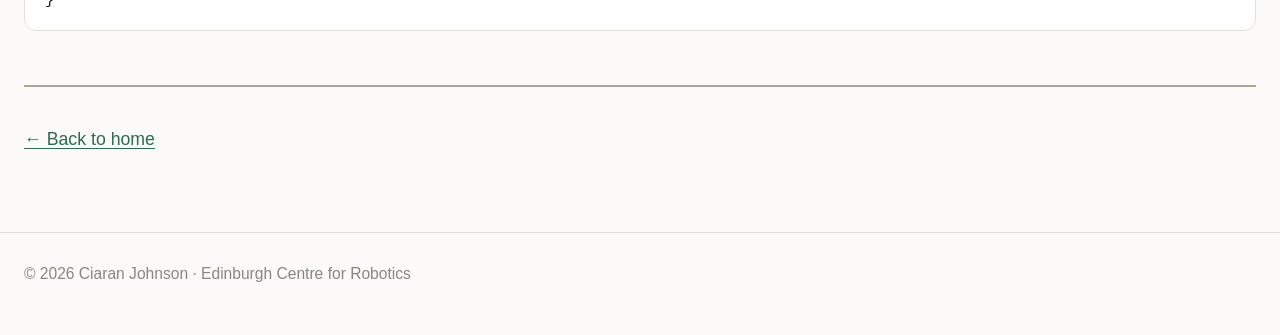
==== commit 26d7e1d8: "Added video of Chris experiment" ====
--- a/ALFRED/index.html
+++ b/ALFRED/index.html
@@ -5,7 +5,7 @@
   <meta name="viewport" content="width=device-width, initial-scale=1">
   <title>ALFRED | Ciaran Johnson</title>
   <meta name="description" content="ALFRED: an open-source mobile manipulator for long-term plant monitoring, developed through four builds against six requirements. A year of monthly forest surveys without a missed collection, and model-based comparison of arm reach and LiDAR visibility across builds. arXiv preprint, October 2026.">
-  <link rel="stylesheet" href="../style.css?v=20261101m">
+  <link rel="stylesheet" href="../style.css?v=20261101p">
 </head>
 <body class="paper">
 
@@ -223,14 +223,14 @@
 
       <h3 class="subsection">Usable manipulator workspace</h3>
       <div class="table-wrap">
-        <table class="data-table">
+        <table class="data-table stack-phone">
           <thead>
             <tr><th>Build</th><th>Collision pairs</th><th>Reachable</th><th>Collision</th><th>Clearance</th><th>Usable</th><th>Usable [%]</th></tr>
           </thead>
           <tbody>
-            <tr><td>Prototype 1</td><td>128</td><td>25,096</td><td>12,751</td><td>3,821</td><td>8,524</td><td>34.0</td></tr>
-            <tr><td>ALFRED</td><td>102</td><td>24,950</td><td>4,398</td><td>5,578</td><td>14,974</td><td>60.0</td></tr>
-            <tr><td><strong>ALFRED 2.0</strong></td><td>84</td><td>24,950</td><td>3,310</td><td>5,146</td><td>16,494</td><td><strong>66.1</strong></td></tr>
+            <tr><td>Prototype 1</td><td data-label="Collision pairs">128</td><td data-label="Reachable">25,096</td><td data-label="Collision">12,751</td><td data-label="Clearance">3,821</td><td data-label="Usable">8,524</td><td data-label="Usable [%]">34.0</td></tr>
+            <tr><td>ALFRED</td><td data-label="Collision pairs">102</td><td data-label="Reachable">24,950</td><td data-label="Collision">4,398</td><td data-label="Clearance">5,578</td><td data-label="Usable">14,974</td><td data-label="Usable [%]">60.0</td></tr>
+            <tr><td><strong>ALFRED 2.0</strong></td><td data-label="Collision pairs">84</td><td data-label="Reachable">24,950</td><td data-label="Collision">3,310</td><td data-label="Clearance">5,146</td><td data-label="Usable">16,494</td><td data-label="Usable [%]"><strong>66.1</strong></td></tr>
           </tbody>
         </table>
       </div>
@@ -358,14 +358,14 @@
         included.
       </p>
       <div class="table-wrap">
-        <table class="data-table">
+        <table class="data-table stack-phone">
           <thead>
             <tr><th>Build</th><th>Poses with extra arm blockage</th><th>Scan blocked by the arm, mean ± SD</th><th>Arm's share of all robot-blocked rays</th></tr>
           </thead>
           <tbody>
-            <tr><td>Prototype 1</td><td>100&nbsp;% · 8,524 of 8,524</td><td>2.68 ± 1.95&nbsp;%</td><td>33.43&nbsp;%</td></tr>
-            <tr><td>ALFRED</td><td>100&nbsp;% · 14,974 of 14,974</td><td>3.29 ± 1.40&nbsp;%</td><td>24.61&nbsp;%</td></tr>
-            <tr><td><strong>ALFRED 2.0</strong></td><td>16.82&nbsp;% · 2,774 of 16,494</td><td><strong>0.12 ± 0.42&nbsp;%</strong></td><td>0.40&nbsp;%</td></tr>
+            <tr><td>Prototype 1</td><td data-label="Poses with extra arm blockage">100&nbsp;% · 8,524 of 8,524</td><td data-label="Scan blocked by the arm, mean ± SD">2.68 ± 1.95&nbsp;%</td><td data-label="Arm's share of all robot-blocked rays">33.43&nbsp;%</td></tr>
+            <tr><td>ALFRED</td><td data-label="Poses with extra arm blockage">100&nbsp;% · 14,974 of 14,974</td><td data-label="Scan blocked by the arm, mean ± SD">3.29 ± 1.40&nbsp;%</td><td data-label="Arm's share of all robot-blocked rays">24.61&nbsp;%</td></tr>
+            <tr><td><strong>ALFRED 2.0</strong></td><td data-label="Poses with extra arm blockage">16.82&nbsp;% · 2,774 of 16,494</td><td data-label="Scan blocked by the arm, mean ± SD"><strong>0.12 ± 0.42&nbsp;%</strong></td><td data-label="Arm's share of all robot-blocked rays">0.40&nbsp;%</td></tr>
           </tbody>
         </table>
       </div>
@@ -425,7 +425,8 @@
     <!-- ================================================================
          THE PLATFORM
          Shared hardware, then the two field configurations, each with a
-         card linking to its experiment's page. ALFRED's three views are
+         card linking to its experiment's page. ALFRED's copy sits beside a
+         phone clip of the build in the field; its three views are
          Figure 1 of the paper, ALFRED 2.0's views Figure 3 and the network
          topology Figure 6.
          ================================================================ -->
@@ -440,10 +441,34 @@
       </p>
 
       <h3 id="alfred" class="subsection">ALFRED: ForestYear3D configuration</h3>
-      <p>
-        ALFRED records both LiDARs and the IMU. The arm sweeps between fixed joint configurations
-        while an operator steers the base along the forest corridor.
-      </p>
+
+      <!-- Copy beside a phone clip of the build in the field: ALFRED drives
+           a route during Christopher Quail's experiments while weights are
+           added to it. Phone footage, so it is published by
+           scripts/compress_stage_clips.sh with the ROWCAST stage clips; see
+           media/README.md. Shown with controls, downloaded only when played. -->
+      <div class="intro-row">
+        <div class="intro-copy">
+          <p>
+            ALFRED records both LiDARs and the IMU. The arm sweeps between fixed joint configurations
+            while an operator steers the base along the forest corridor.
+          </p>
+          <p>
+            The same build in the field for Christopher Quail's experiments: ALFRED drives a
+            route while weights are added to it as it goes.
+          </p>
+        </div>
+        <figure class="video-item">
+          <div class="video-slot portrait">
+            <video controls muted playsinline preload="metadata"
+                   poster="../media/alfred_field_weights_poster.jpg">
+              <source src="../media/alfred_field_weights.mp4" type="video/mp4">
+              Your browser does not support embedded video.
+            </video>
+          </div>
+          <figcaption>ALFRED driving a route in the field during Christopher Quail's experiments, weights added as it drives.</figcaption>
+        </figure>
+      </div>
 
       <div class="gallery gallery--views">
         <figure>
--- a/style.css
+++ b/style.css
@@ -703,10 +703,11 @@
 /* Three square tiles to a row, e.g. the ALFRED turntables, workspace orbits
    and visibility sweeps. A fixed three rather than auto-fit, so that a set of
    six keeps its rows (arm at zero above, drive posture below) instead of
-   running five across; stacks to one column on phones. */
+   running five across. Stays three across on phones too, with a tighter gap,
+   so the builds remain side by side for comparison rather than stacking. */
 .video-grid.three-up { grid-template-columns: repeat(3, 1fr); }
 @media (max-width: 700px) {
-  .video-grid.three-up { grid-template-columns: 1fr; }
+  .video-grid.three-up { gap: 10px; }
 }
 
 /* A render on a white ground gets the same hairline as the photographs, so
@@ -815,6 +816,43 @@
   letter-spacing: .02em;
 }
 
+/* On phones a .data-table.stack-phone gives up the grid: each row becomes a
+   small block headed by its first cell, with every other cell as a
+   label-and-value line, the label taken from the cell's data-label. The
+   ALFRED page's workspace and arm-blockage tables use it; a seven-column
+   table otherwise has to be scrolled sideways on a phone. */
+@media (max-width: 700px) {
+  .data-table.stack-phone thead { display: none; }
+  .data-table.stack-phone,
+  .data-table.stack-phone tbody,
+  .data-table.stack-phone tr { display: block; }
+  .data-table.stack-phone tr {
+    padding: 10px 0 8px;
+    border-bottom: 1px solid var(--border);
+  }
+  .data-table.stack-phone td {
+    display: flex;
+    justify-content: space-between;
+    align-items: baseline;
+    gap: 16px;
+    padding: 3px 0;
+    border: 0;
+    white-space: normal;
+  }
+  .data-table.stack-phone td:first-child {
+    display: block;
+    padding-bottom: 6px;
+    font-weight: 600;
+  }
+  .data-table.stack-phone td:not(:first-child)::before {
+    content: attr(data-label);
+    color: var(--text-muted);
+    font-size: .82rem;
+    flex: 1 1 auto;
+  }
+  .data-table.stack-phone td:not(:first-child) { text-align: right; }
+}
+
 /* Status chip for links that are not live yet */
 .paper-links a[aria-disabled="true"] {
   opacity: .55;
@@ -862,6 +900,11 @@
 /* Three robot views sit as equal portrait tiles */
 .gallery--views {
   grid-template-columns: repeat(auto-fit, minmax(200px, 1fr));
+}
+/* On a phone the three ALFRED views stay in one row, like the ALFRED 2.0
+   pair beneath them, rather than stacking into three screen-high photos. */
+@media (max-width: 700px) {
+  .gallery--views { grid-template-columns: repeat(3, 1fr); gap: 10px; }
 }
 
 .gallery--views img {
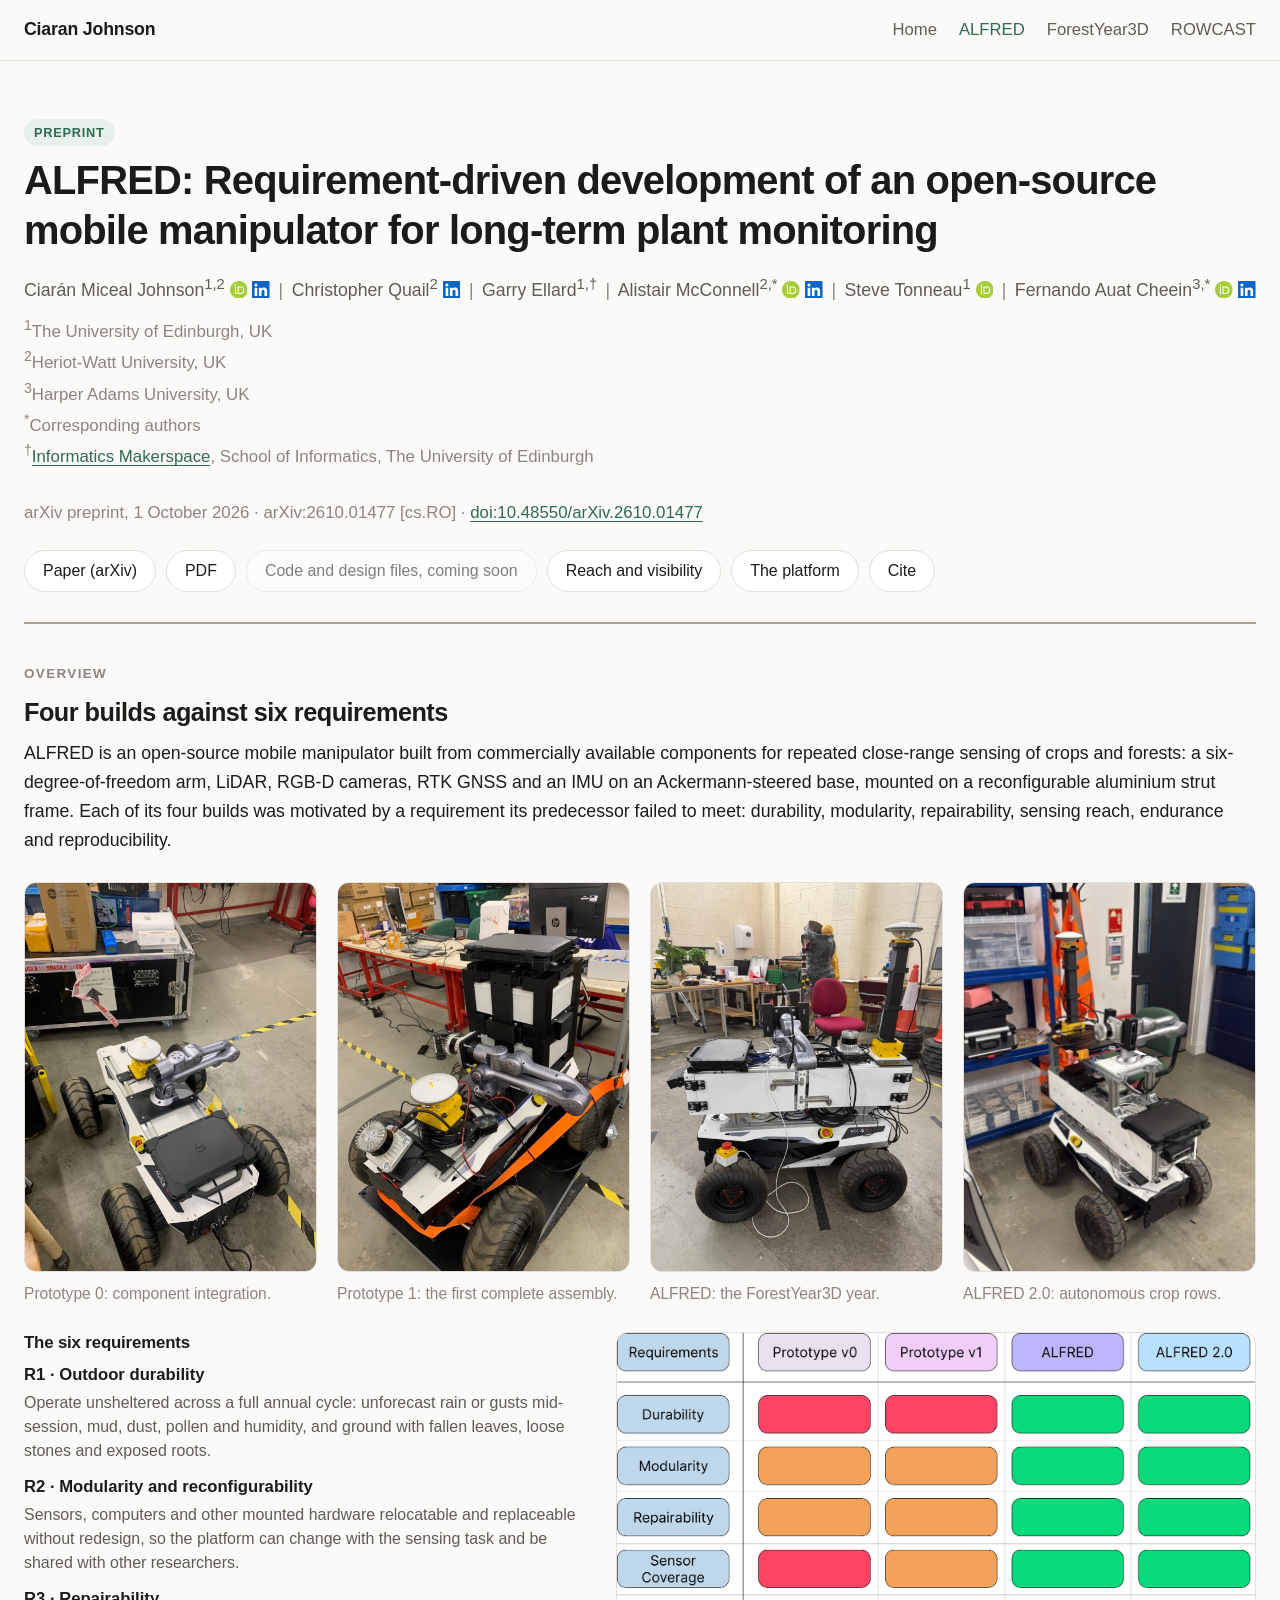
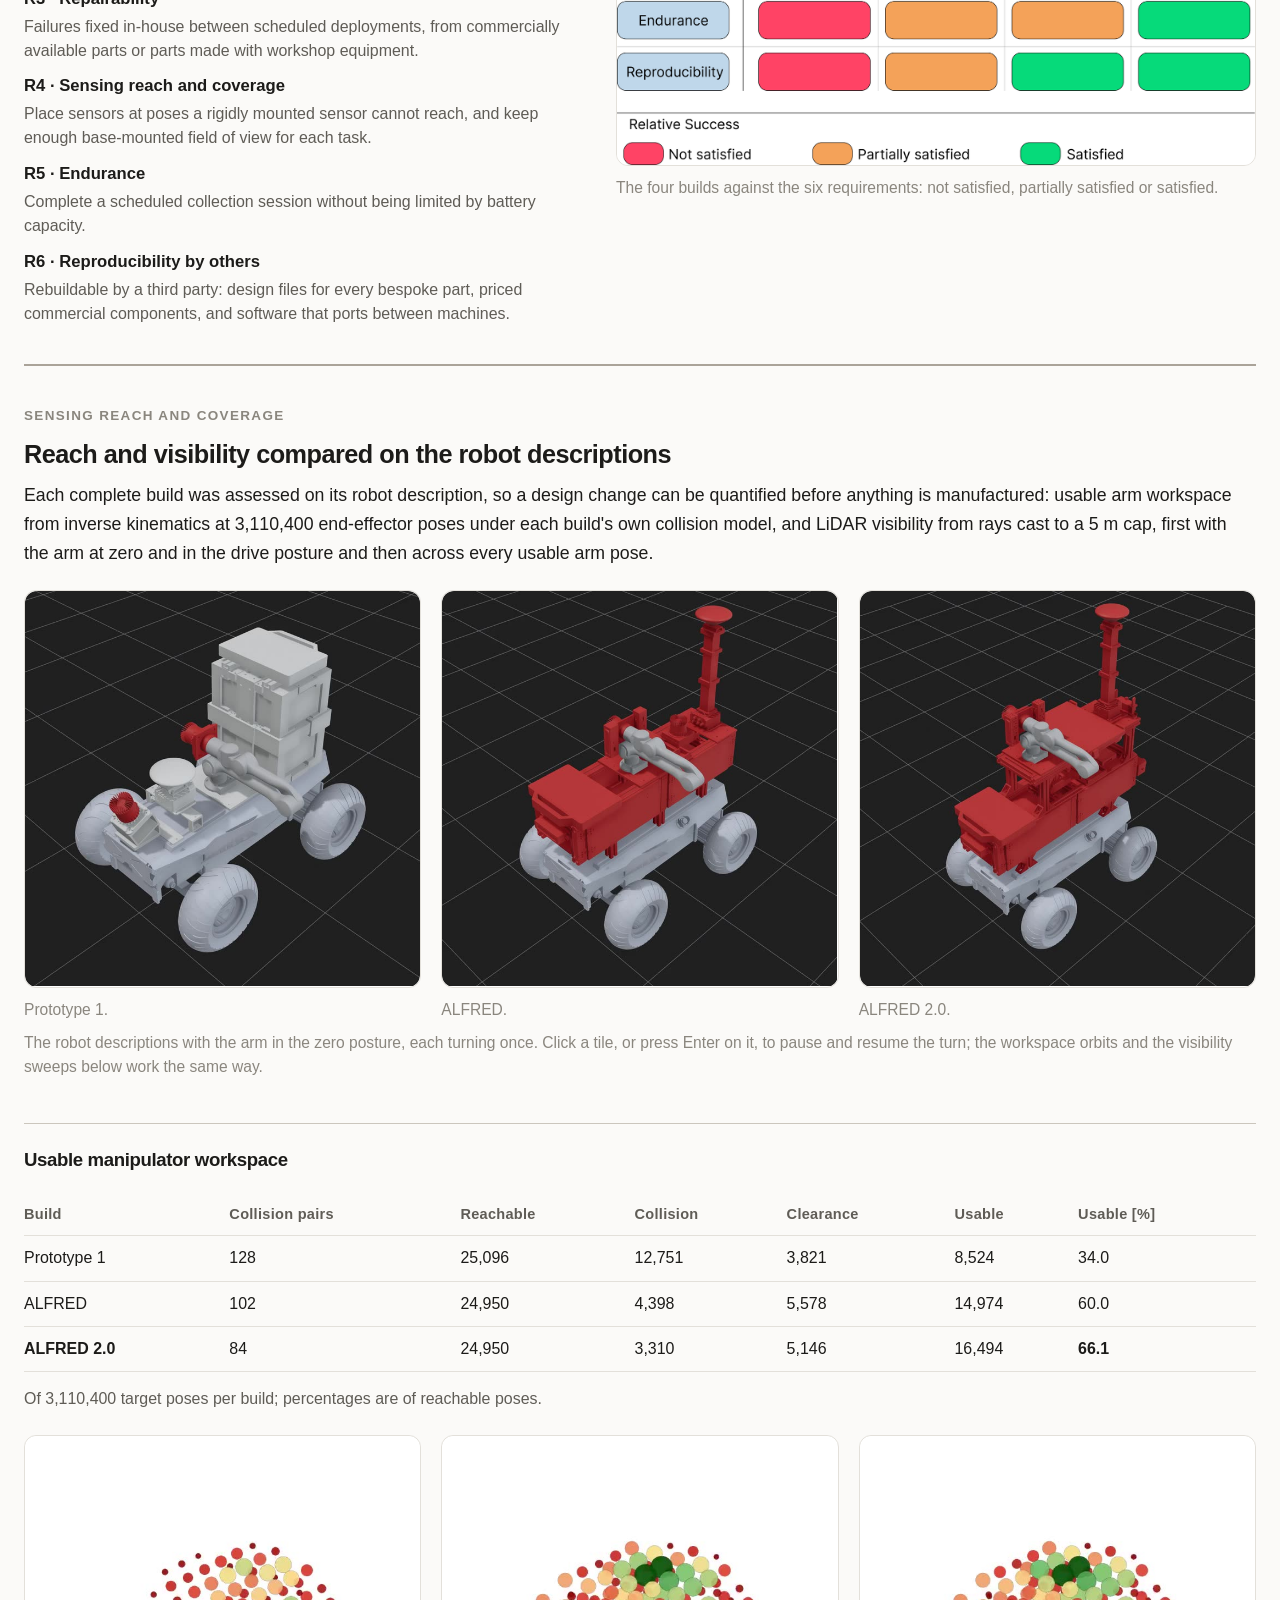
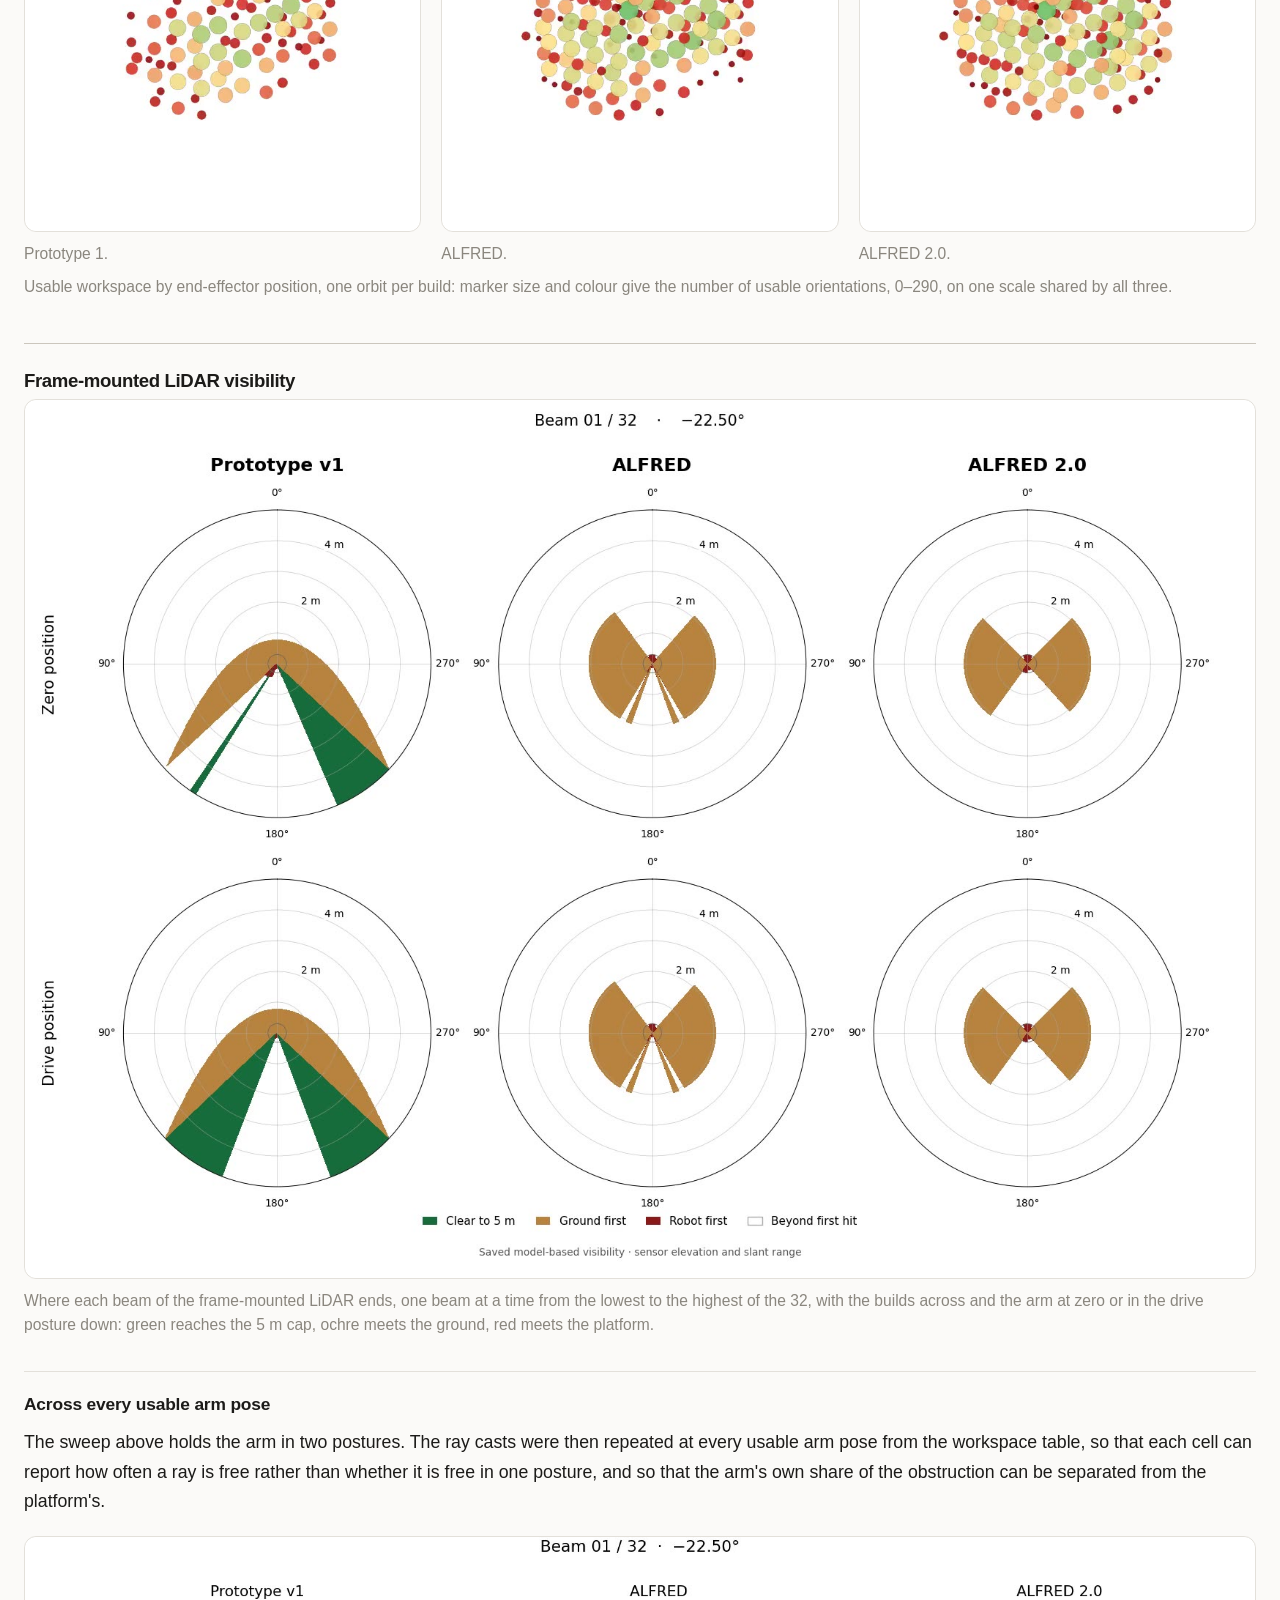
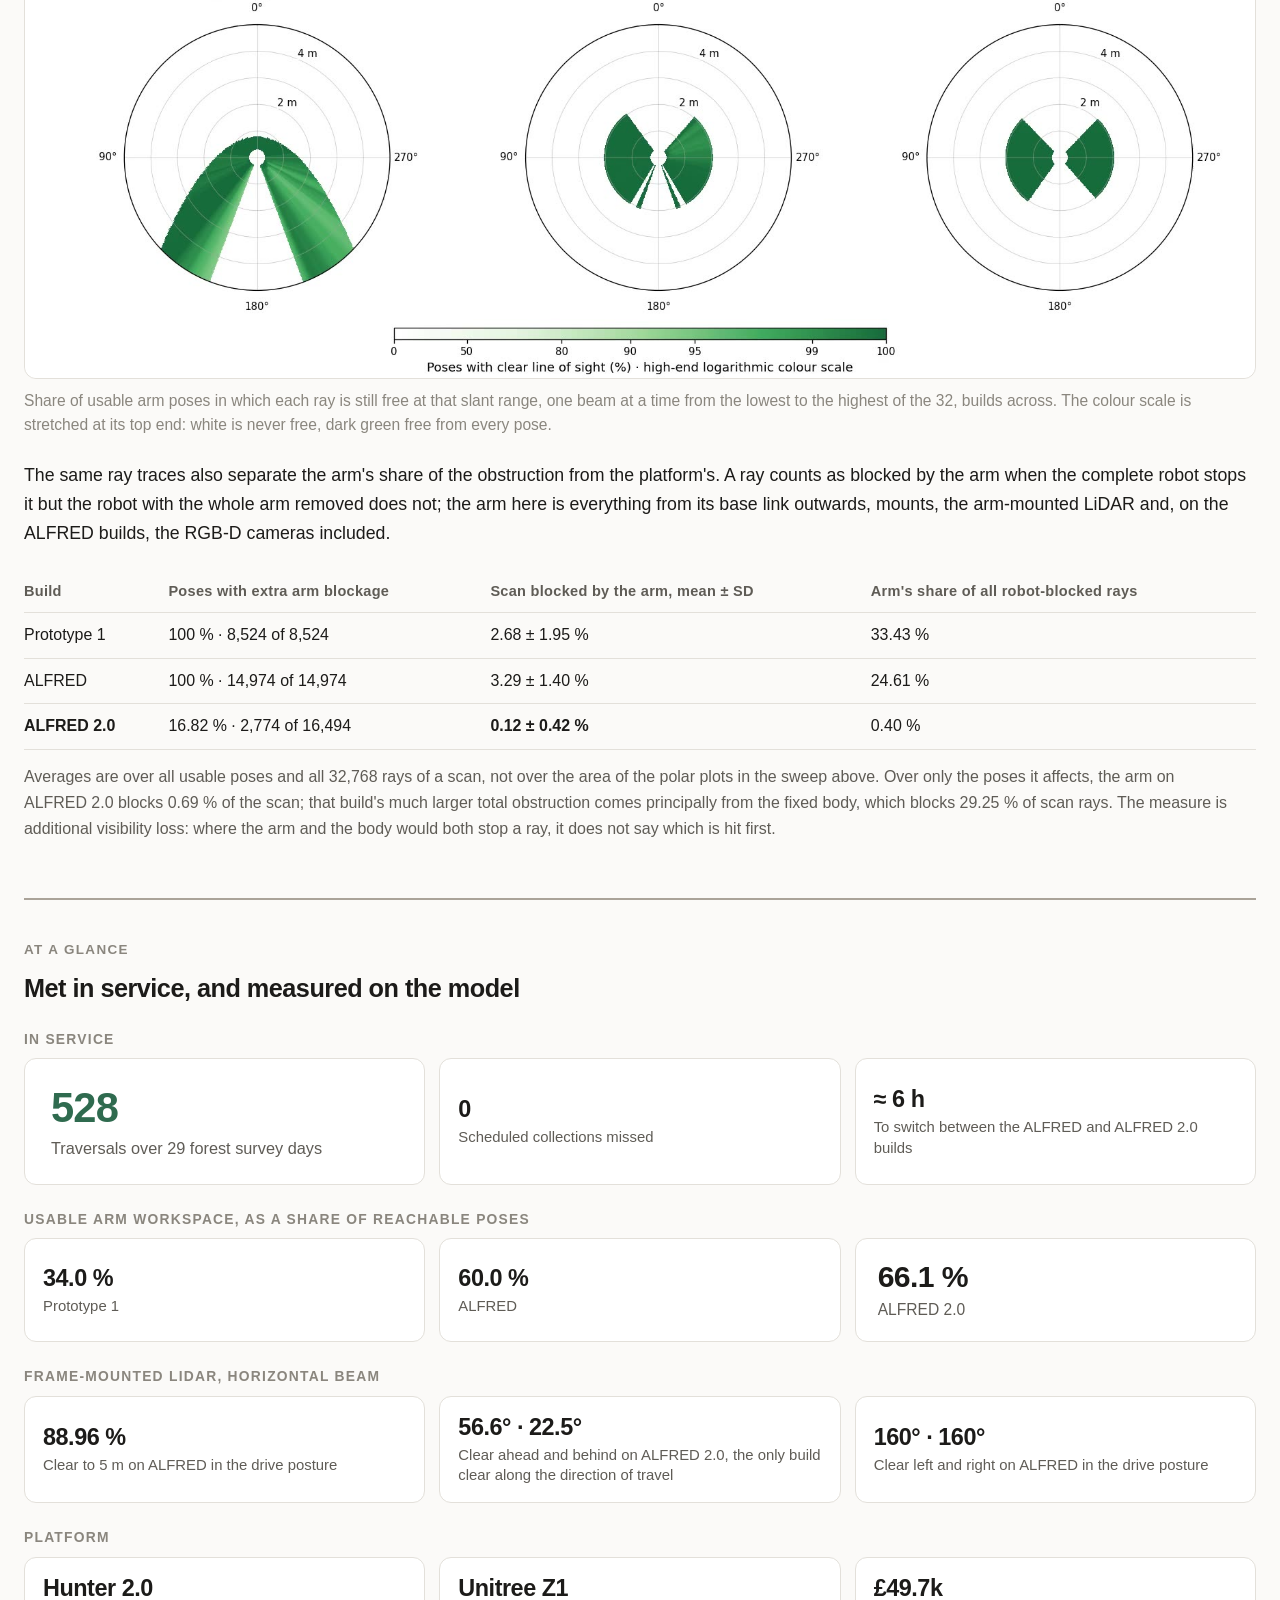
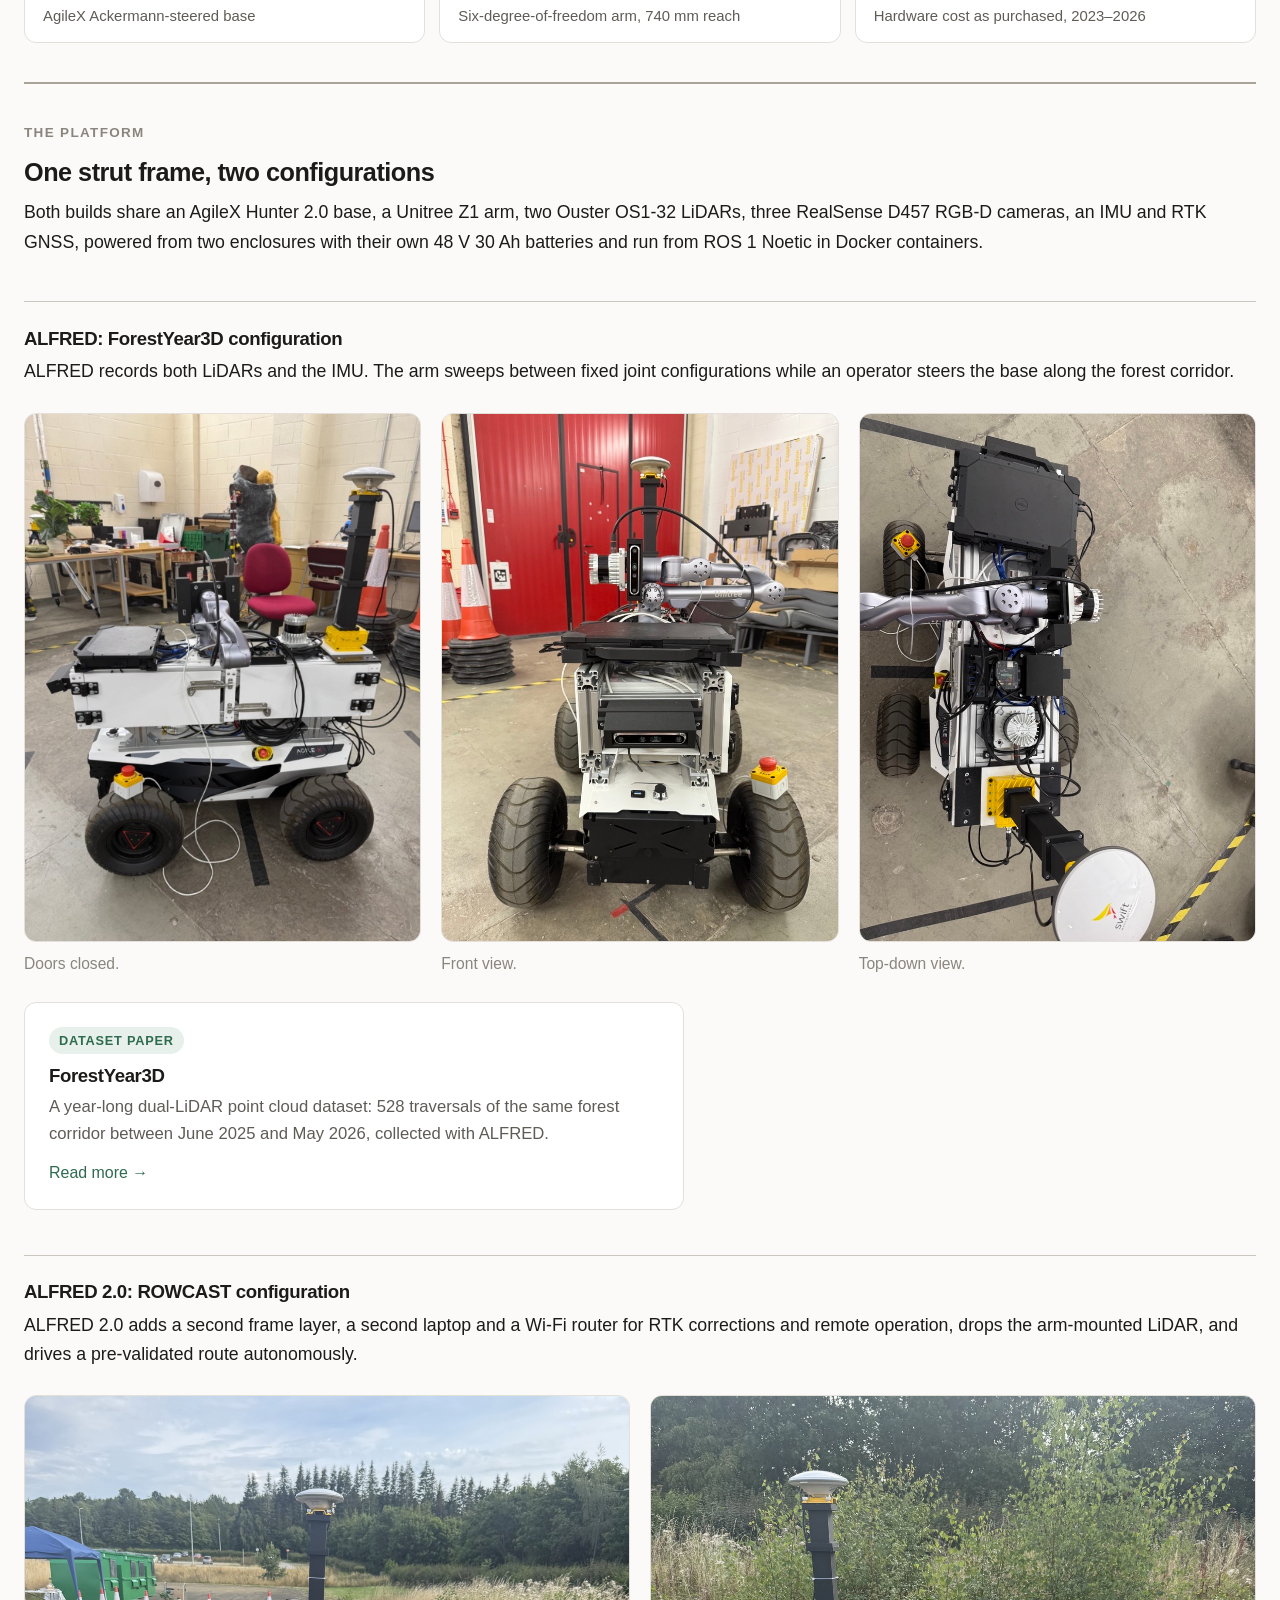
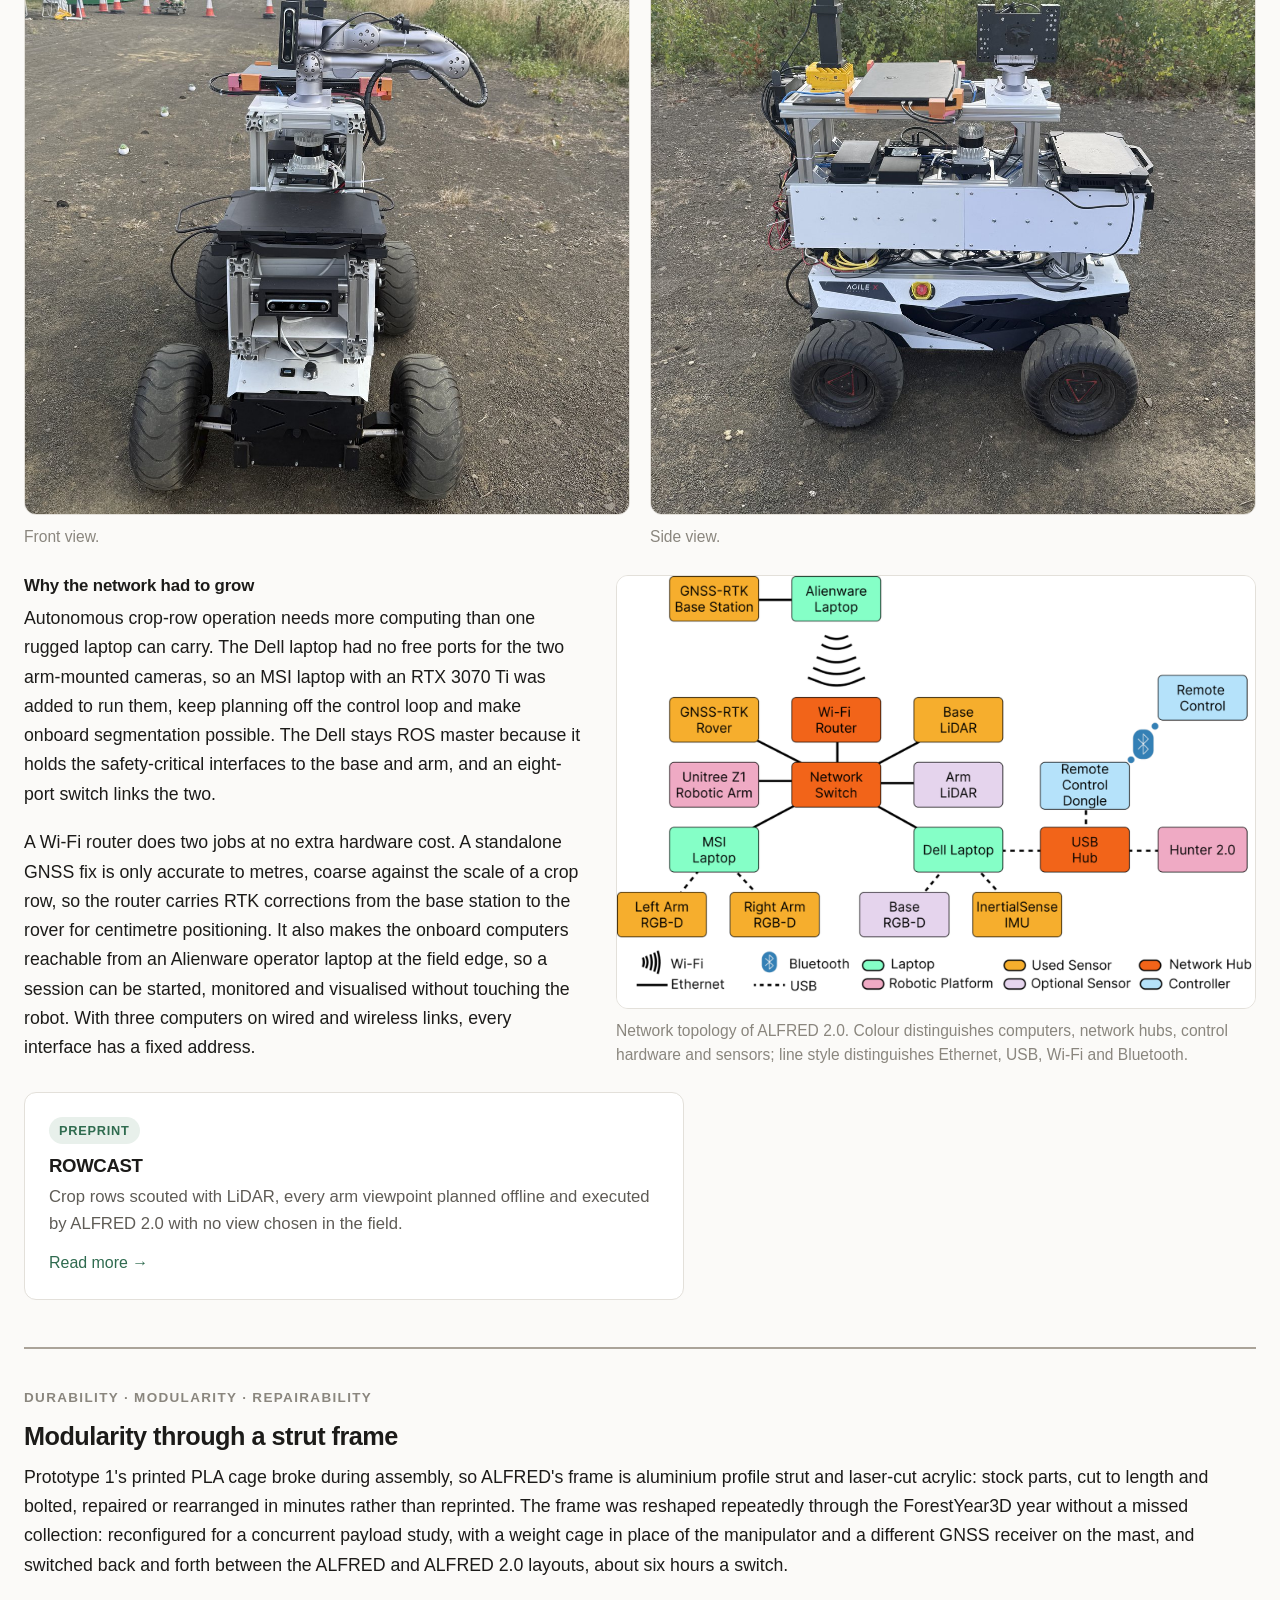
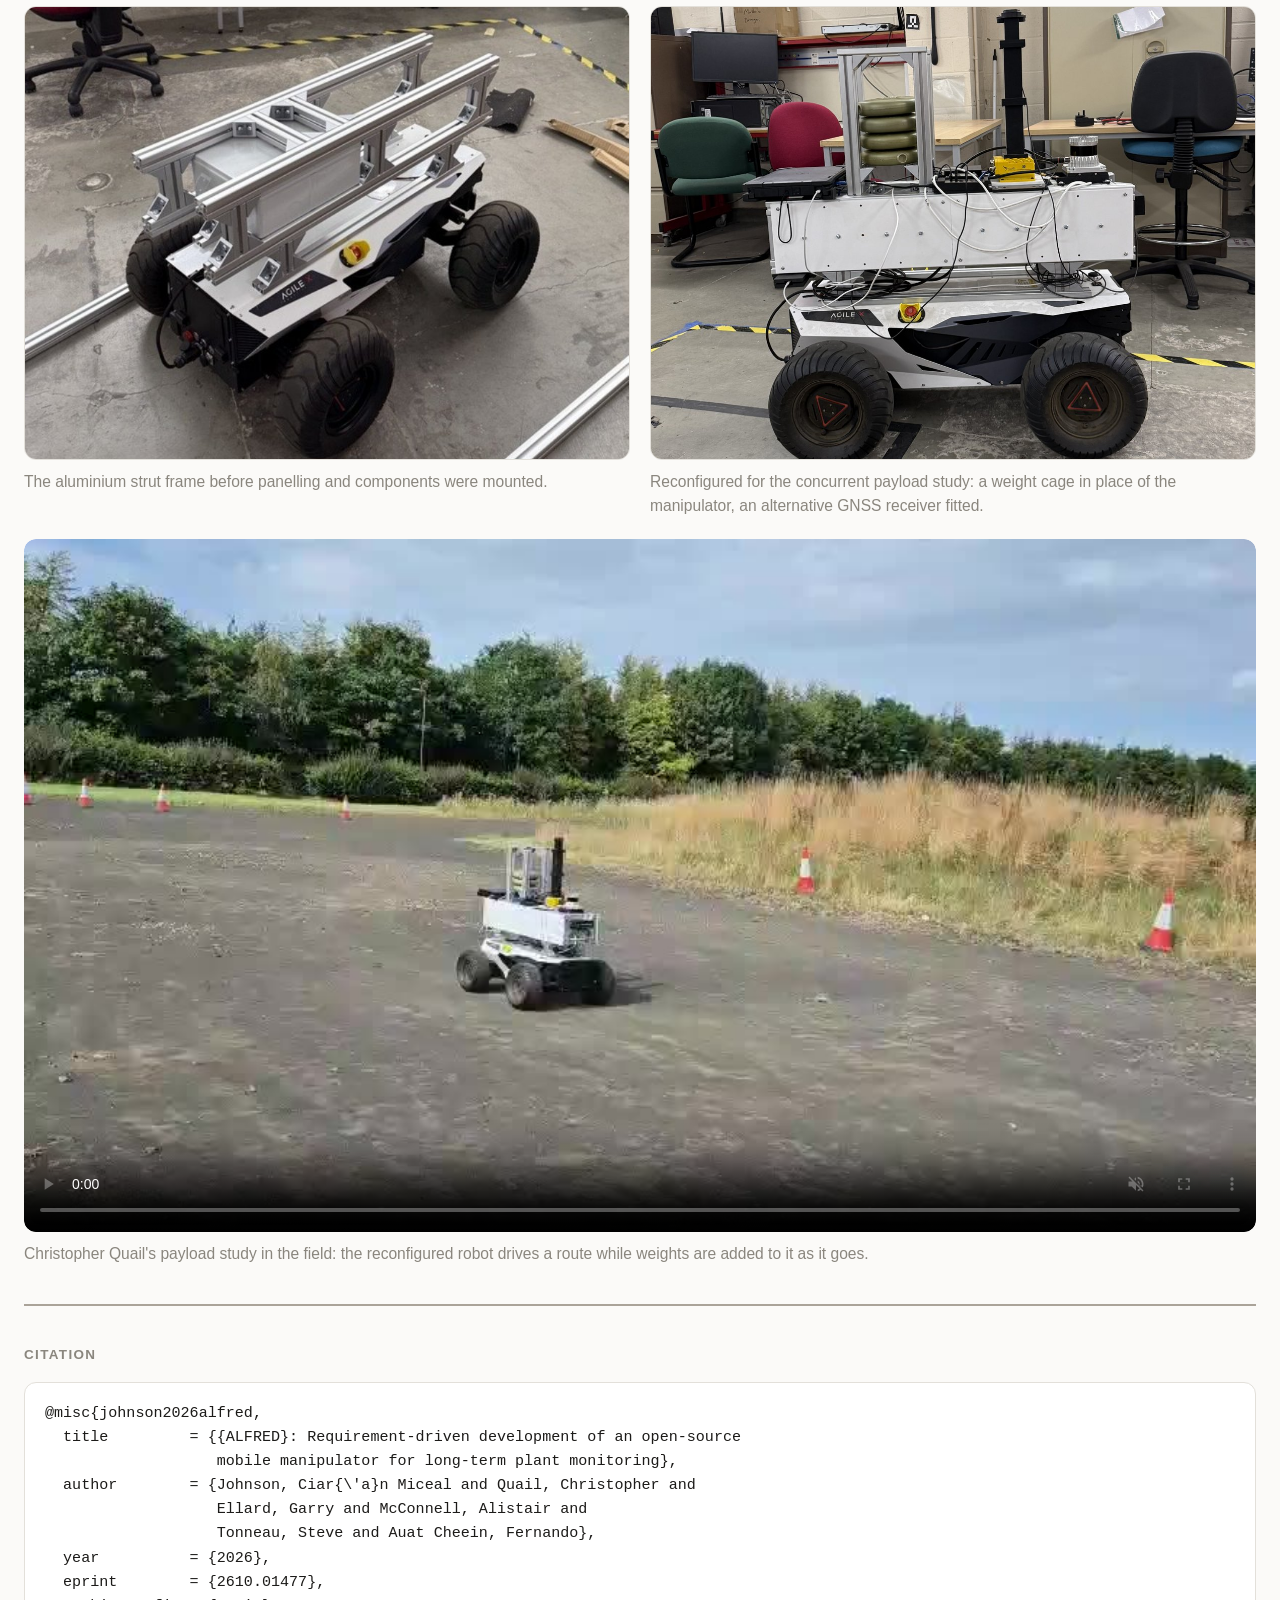
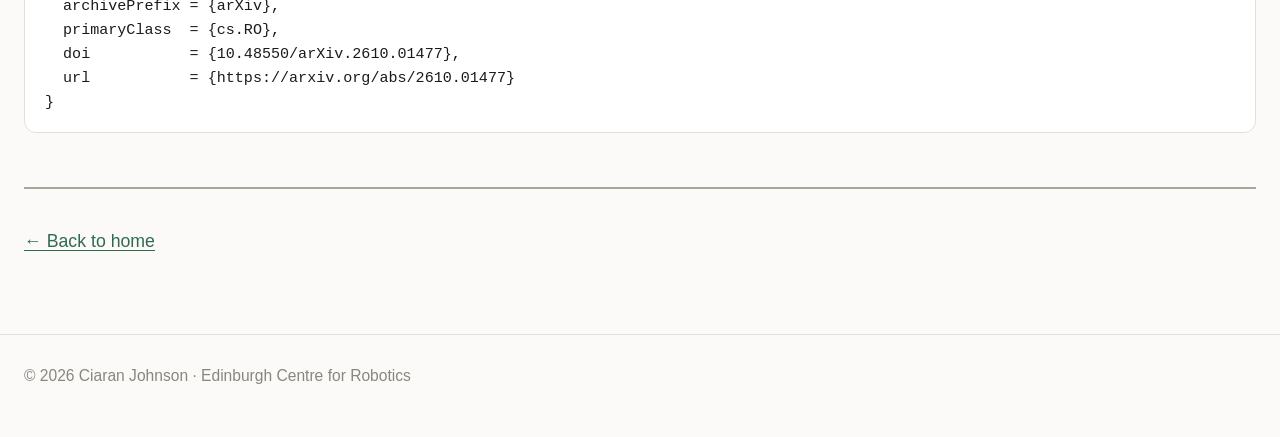
==== commit 97bc53ac: "Added video of Chris experiment" ====
--- a/ALFRED/index.html
+++ b/ALFRED/index.html
@@ -425,8 +425,7 @@
     <!-- ================================================================
          THE PLATFORM
          Shared hardware, then the two field configurations, each with a
-         card linking to its experiment's page. ALFRED's copy sits beside a
-         phone clip of the build in the field; its three views are
+         card linking to its experiment's page. ALFRED's three views are
          Figure 1 of the paper, ALFRED 2.0's views Figure 3 and the network
          topology Figure 6.
          ================================================================ -->
@@ -441,34 +440,10 @@
       </p>
 
       <h3 id="alfred" class="subsection">ALFRED: ForestYear3D configuration</h3>
-
-      <!-- Copy beside a phone clip of the build in the field: ALFRED drives
-           a route during Christopher Quail's experiments while weights are
-           added to it. Phone footage, so it is published by
-           scripts/compress_stage_clips.sh with the ROWCAST stage clips; see
-           media/README.md. Shown with controls, downloaded only when played. -->
-      <div class="intro-row">
-        <div class="intro-copy">
-          <p>
-            ALFRED records both LiDARs and the IMU. The arm sweeps between fixed joint configurations
-            while an operator steers the base along the forest corridor.
-          </p>
-          <p>
-            The same build in the field for Christopher Quail's experiments: ALFRED drives a
-            route while weights are added to it as it goes.
-          </p>
-        </div>
-        <figure class="video-item">
-          <div class="video-slot portrait">
-            <video controls muted playsinline preload="metadata"
-                   poster="../media/alfred_field_weights_poster.jpg">
-              <source src="../media/alfred_field_weights.mp4" type="video/mp4">
-              Your browser does not support embedded video.
-            </video>
-          </div>
-          <figcaption>ALFRED driving a route in the field during Christopher Quail's experiments, weights added as it drives.</figcaption>
-        </figure>
-      </div>
+      <p>
+        ALFRED records both LiDARs and the IMU. The arm sweeps between fixed joint configurations
+        while an operator steers the base along the forest corridor.
+      </p>
 
       <div class="gallery gallery--views">
         <figure>
@@ -564,7 +539,8 @@
     <!-- ================================================================
          DURABILITY, MODULARITY, REPAIRABILITY
          Figure 9 (the bare frame) and Figure 12 (reconfigured for the
-         concurrent payload study). The end-effector CAD renders (Figure 10)
+         concurrent payload study), then a phone clip of that study under
+         way in the field. The end-effector CAD renders (Figure 10)
          were dropped from the page on 1 Nov 2026 so the section stays on
          the frame; the files are in git history.
          ================================================================ -->
@@ -589,6 +565,24 @@
         <figure>
           <img src="../img/alfred_payload_study.jpg" width="1200" height="1001" loading="lazy" alt="ALFRED with the manipulator replaced by a cage of weights and a different GNSS receiver on the mast">
           <figcaption>Reconfigured for the concurrent payload study: a weight cage in place of the manipulator, an alternative GNSS receiver fitted.</figcaption>
+        </figure>
+      </div>
+
+      <!-- The payload study under way: phone footage, held landscape, of the
+           reconfigured robot driving a cone-marked route while weights are
+           added to it. Published at its own 848 px by
+           scripts/compress_stage_clips.sh with the ROWCAST stage clips; see
+           media/README.md. Shown with controls, downloaded only when played. -->
+      <div class="video-grid one-up">
+        <figure class="video-item">
+          <div class="video-slot">
+            <video controls muted playsinline preload="metadata"
+                   poster="../media/alfred_payload_study_poster.jpg">
+              <source src="../media/alfred_payload_study.mp4" type="video/mp4">
+              Your browser does not support embedded video.
+            </video>
+          </div>
+          <figcaption>Christopher Quail's payload study in the field: the reconfigured robot drives a route while weights are added to it as it goes.</figcaption>
         </figure>
       </div>
     </section>
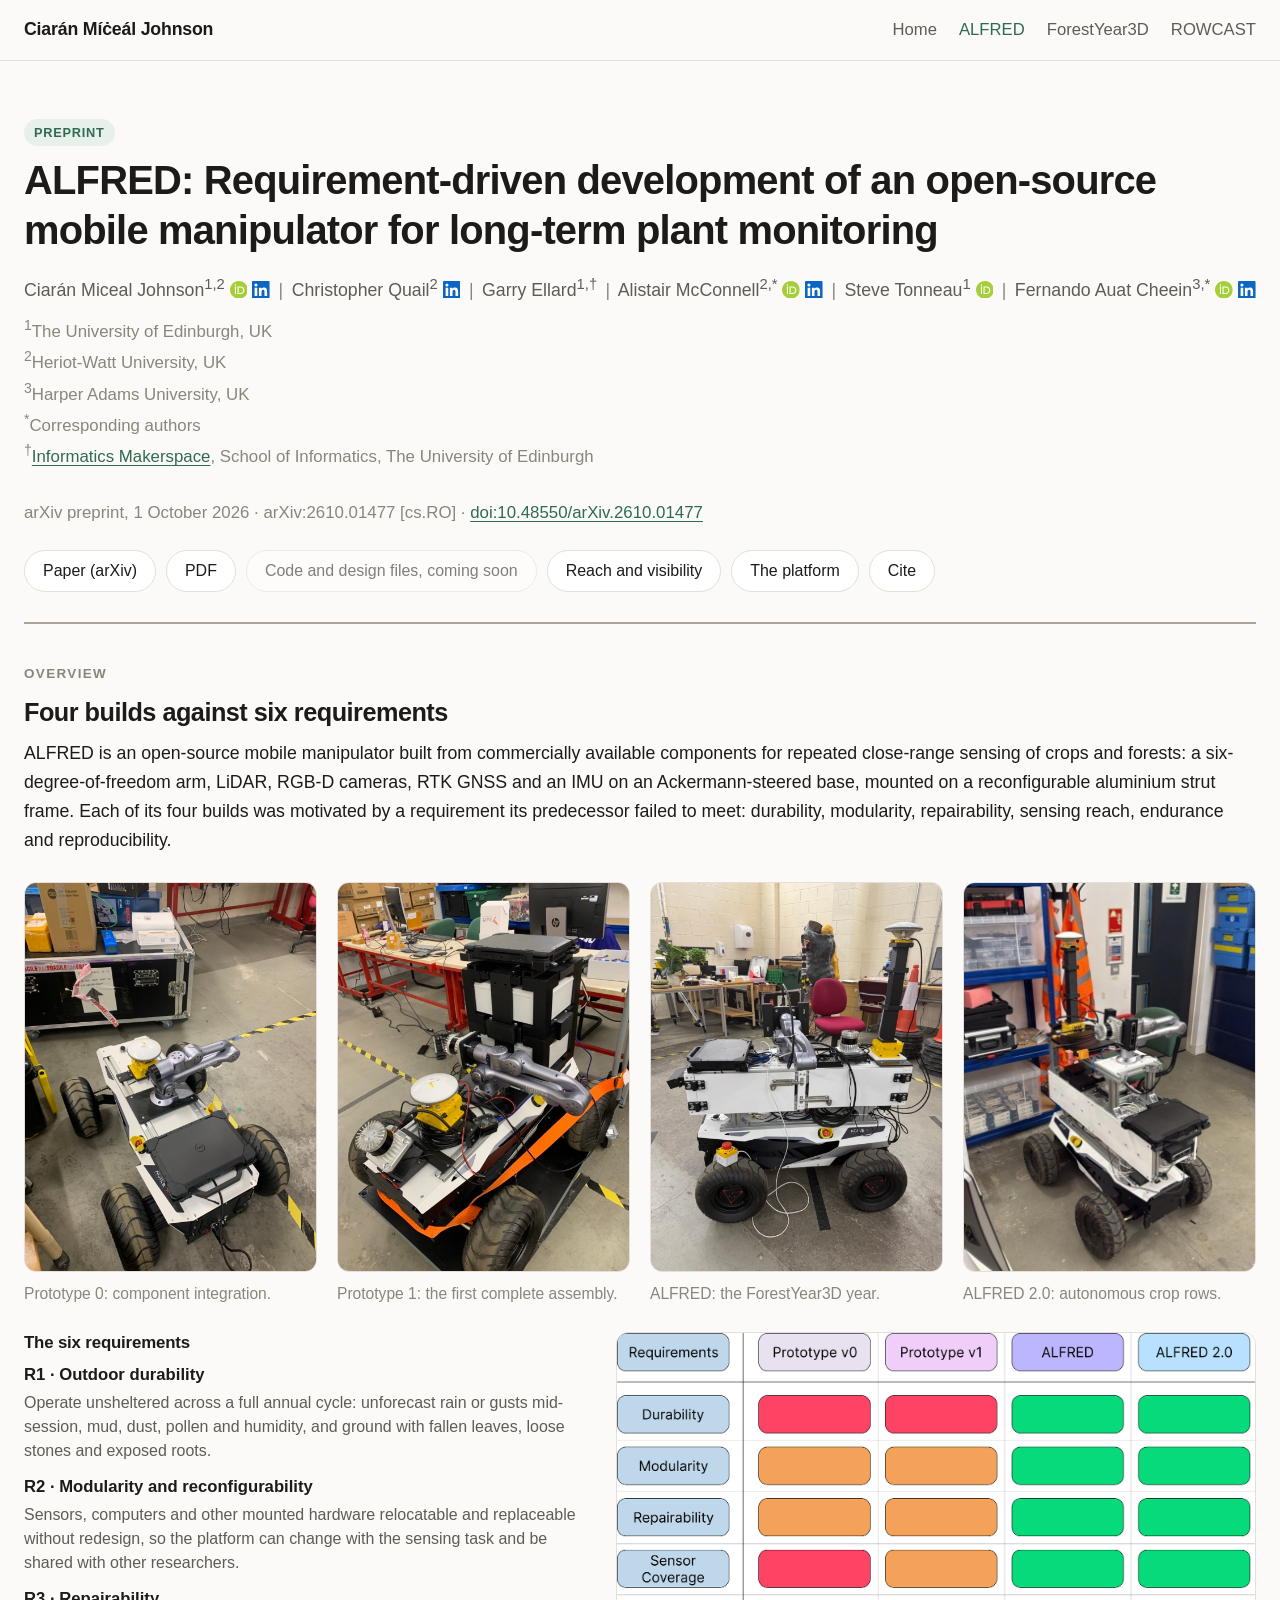
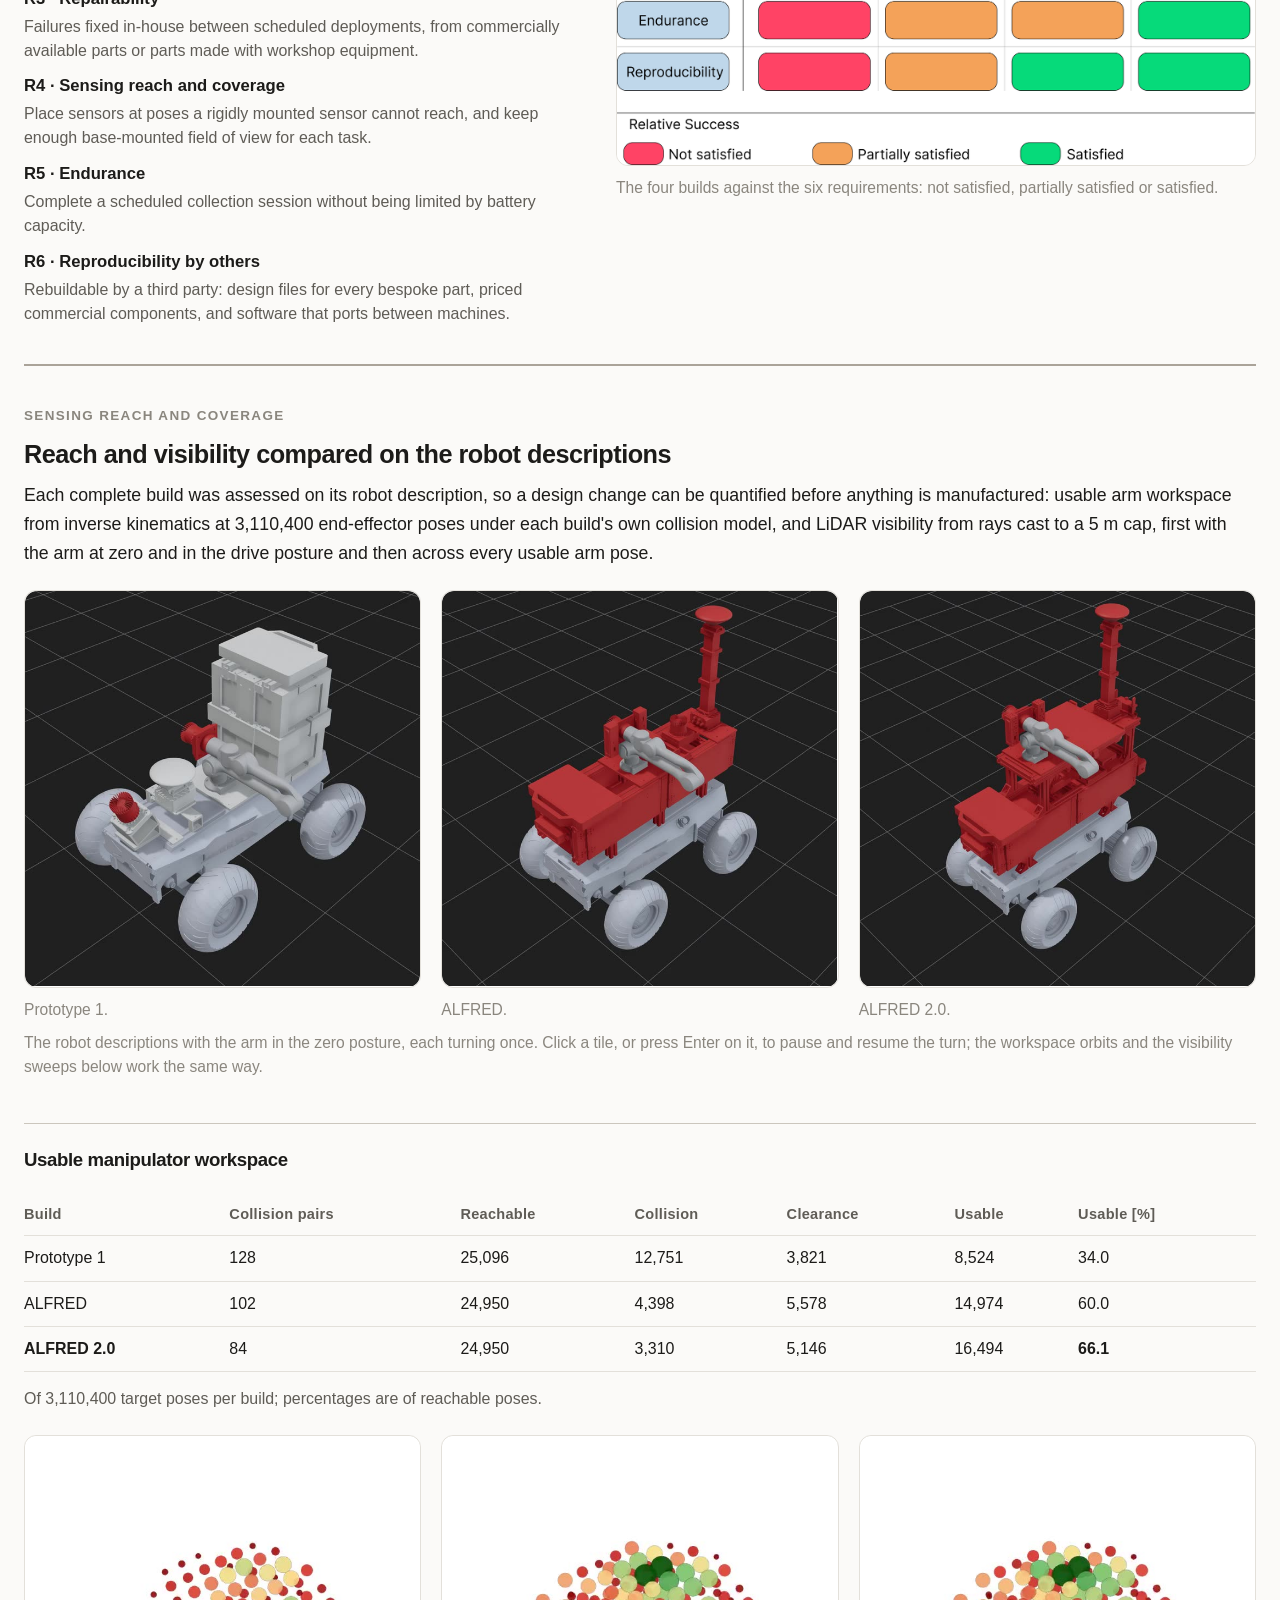
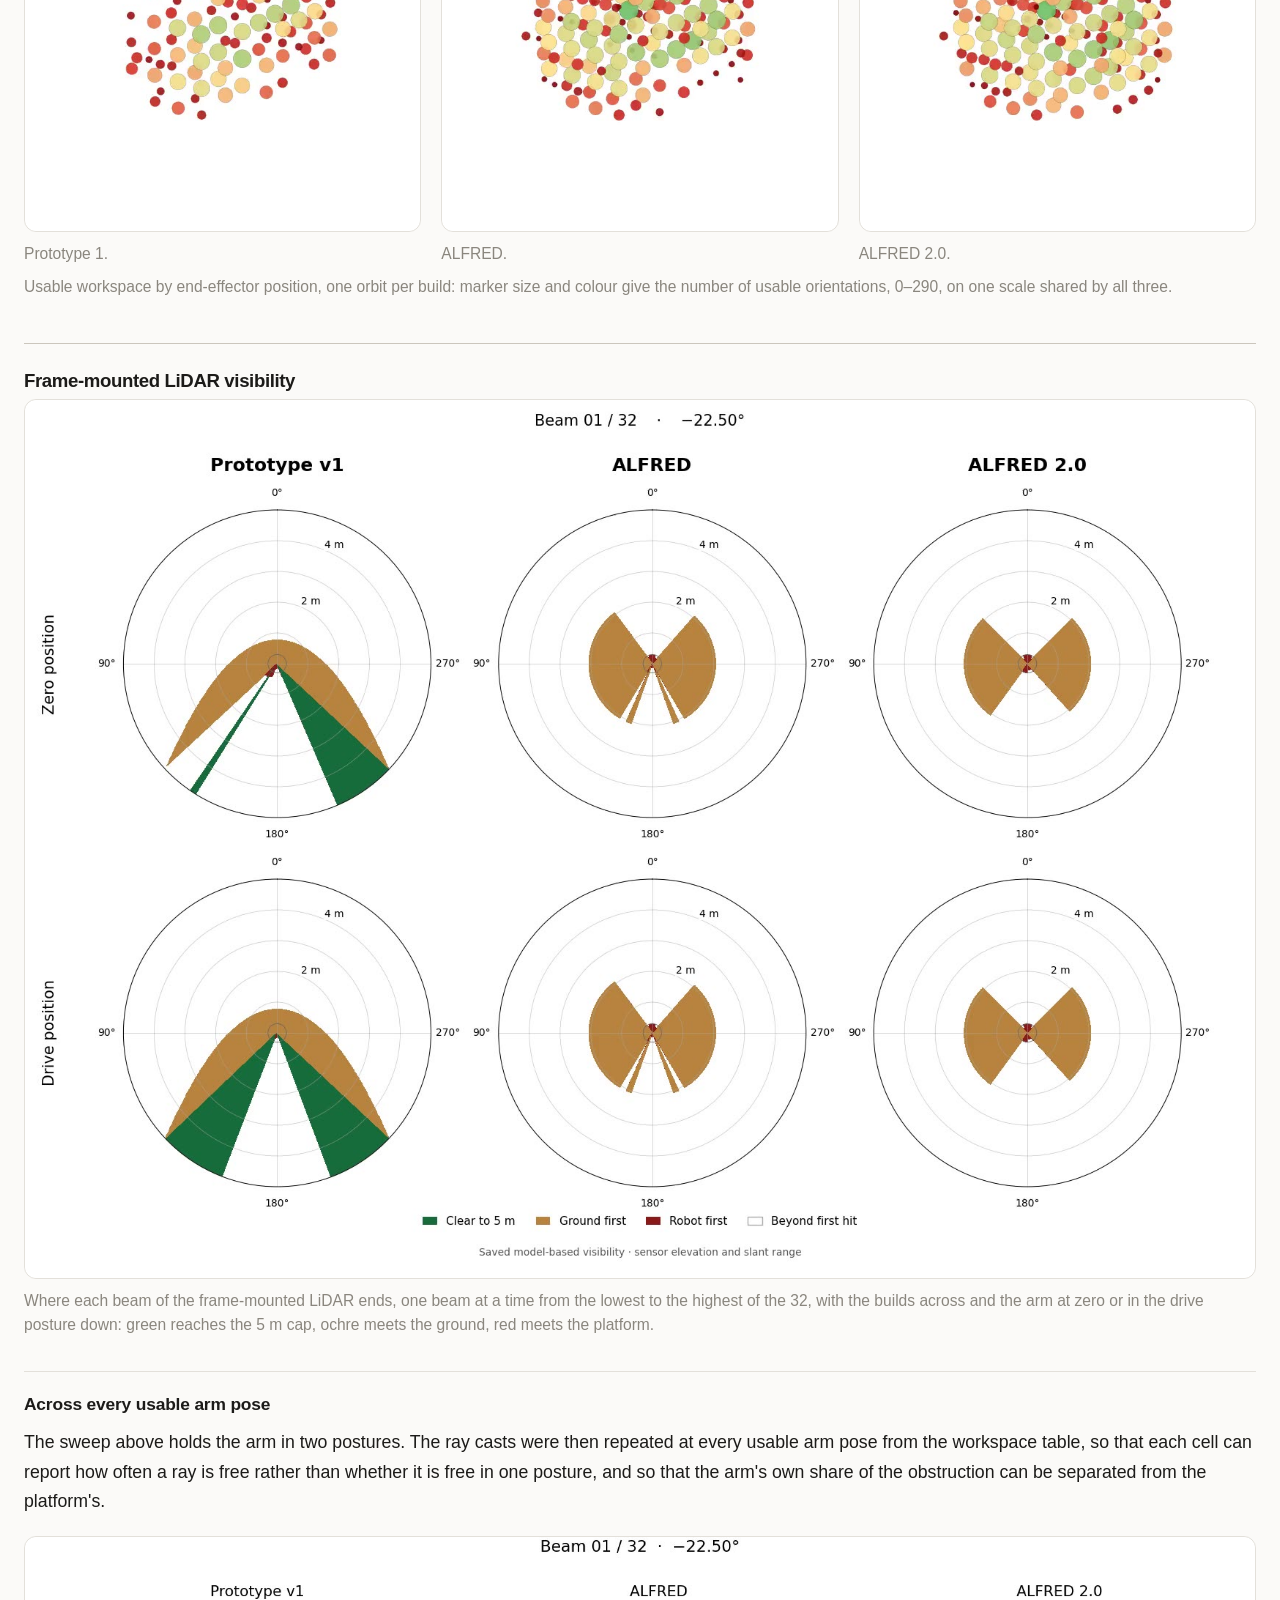
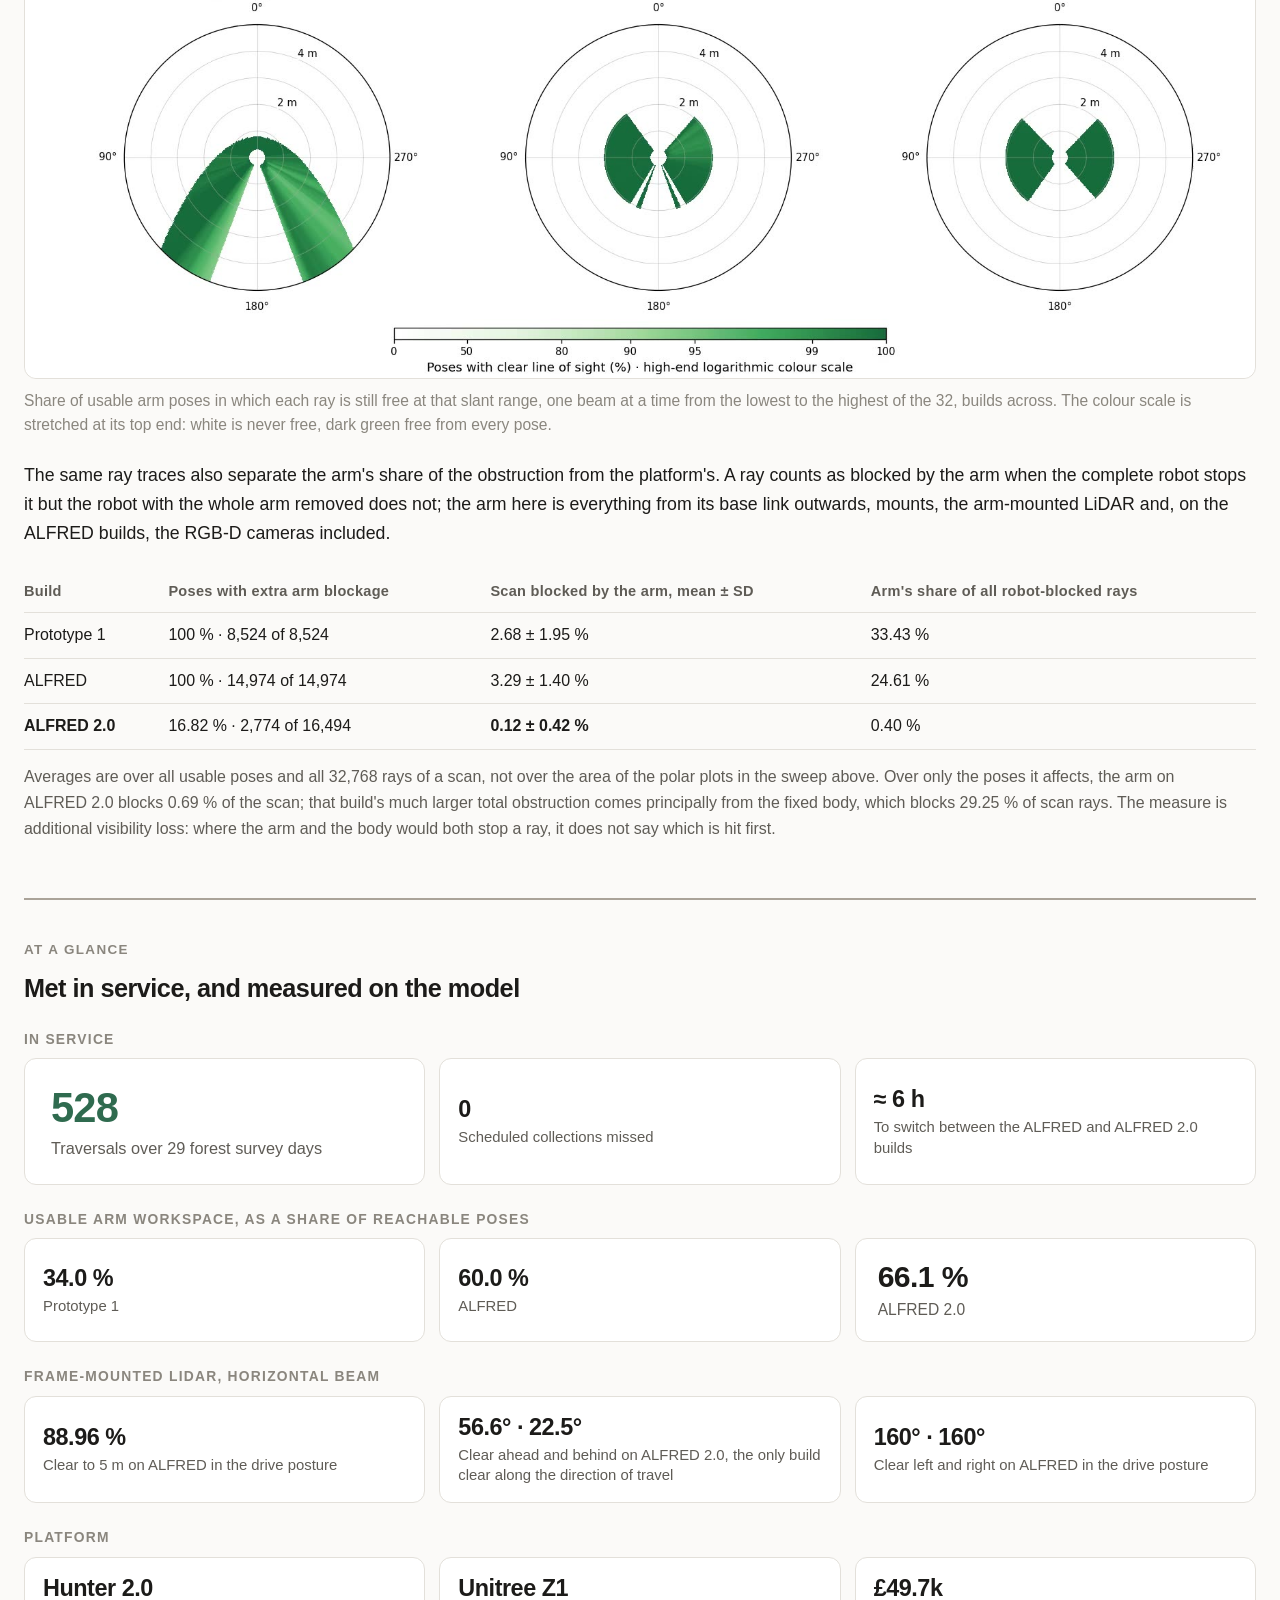
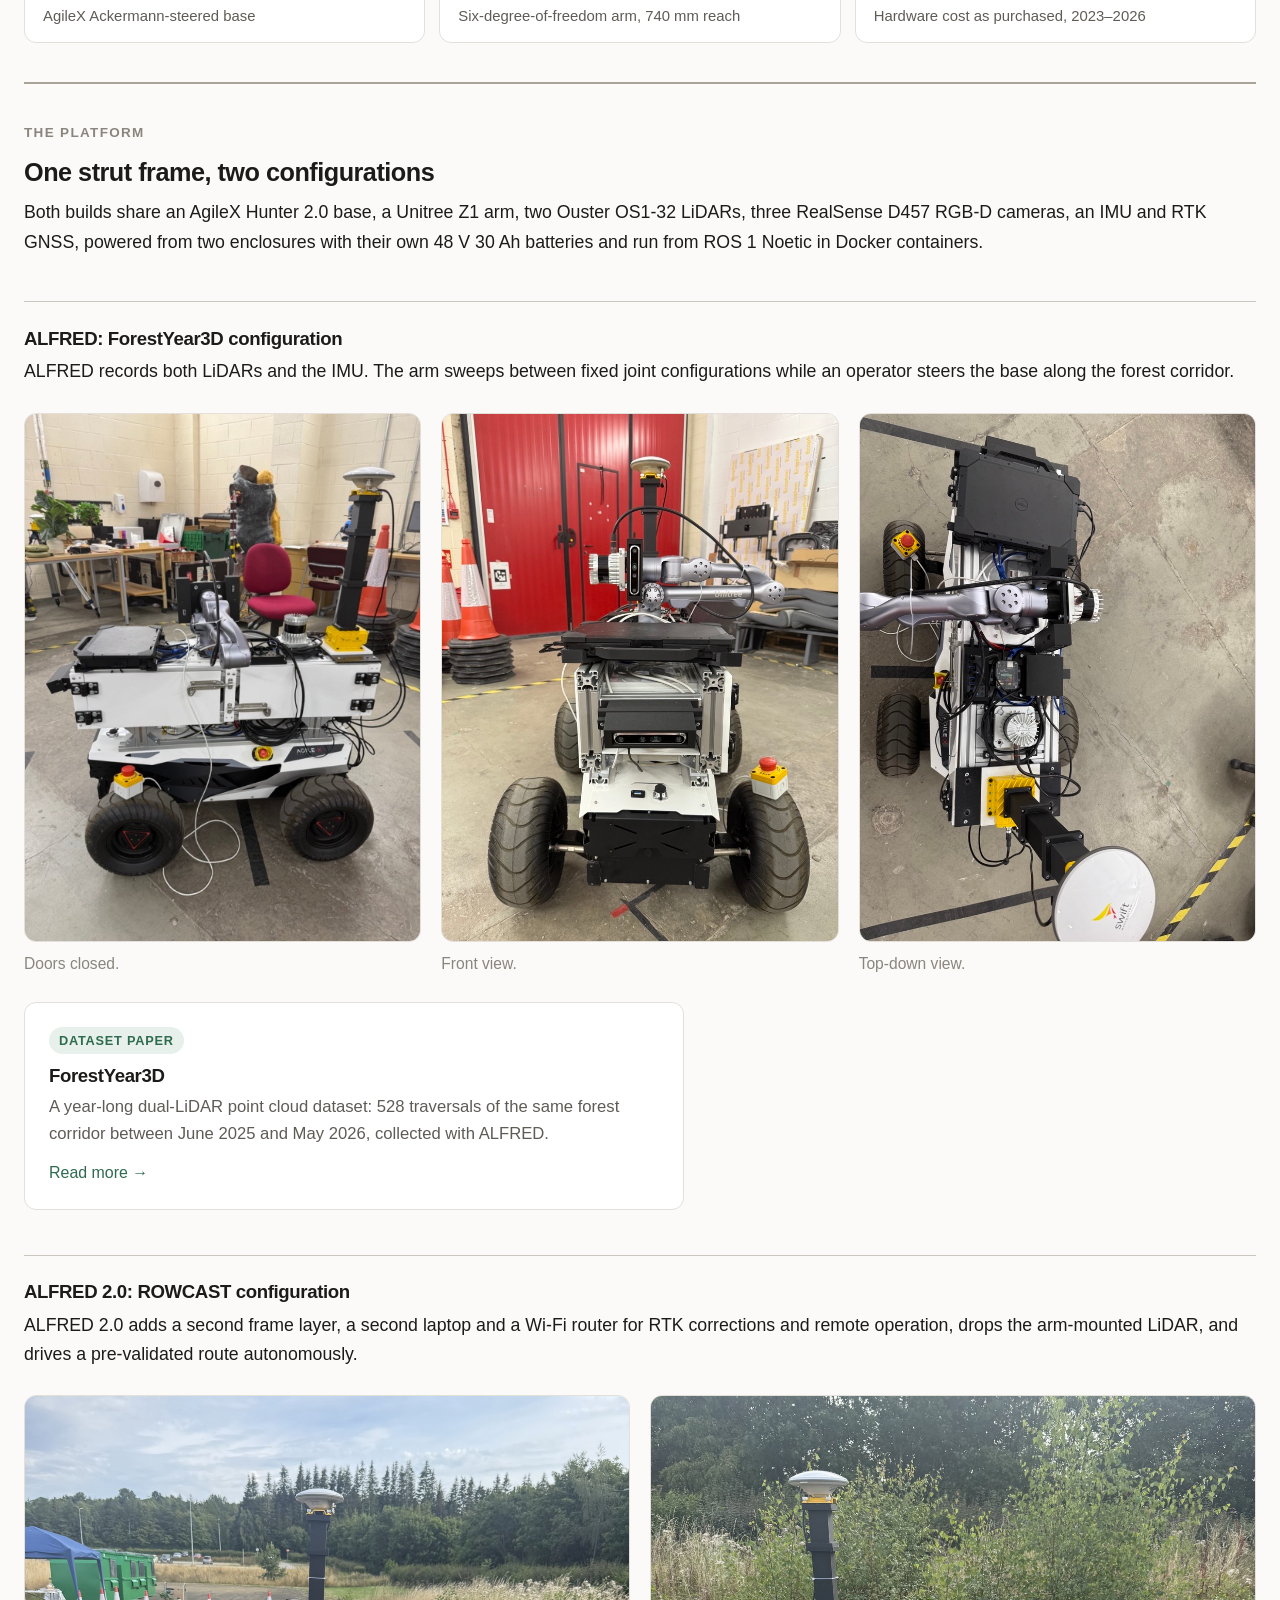
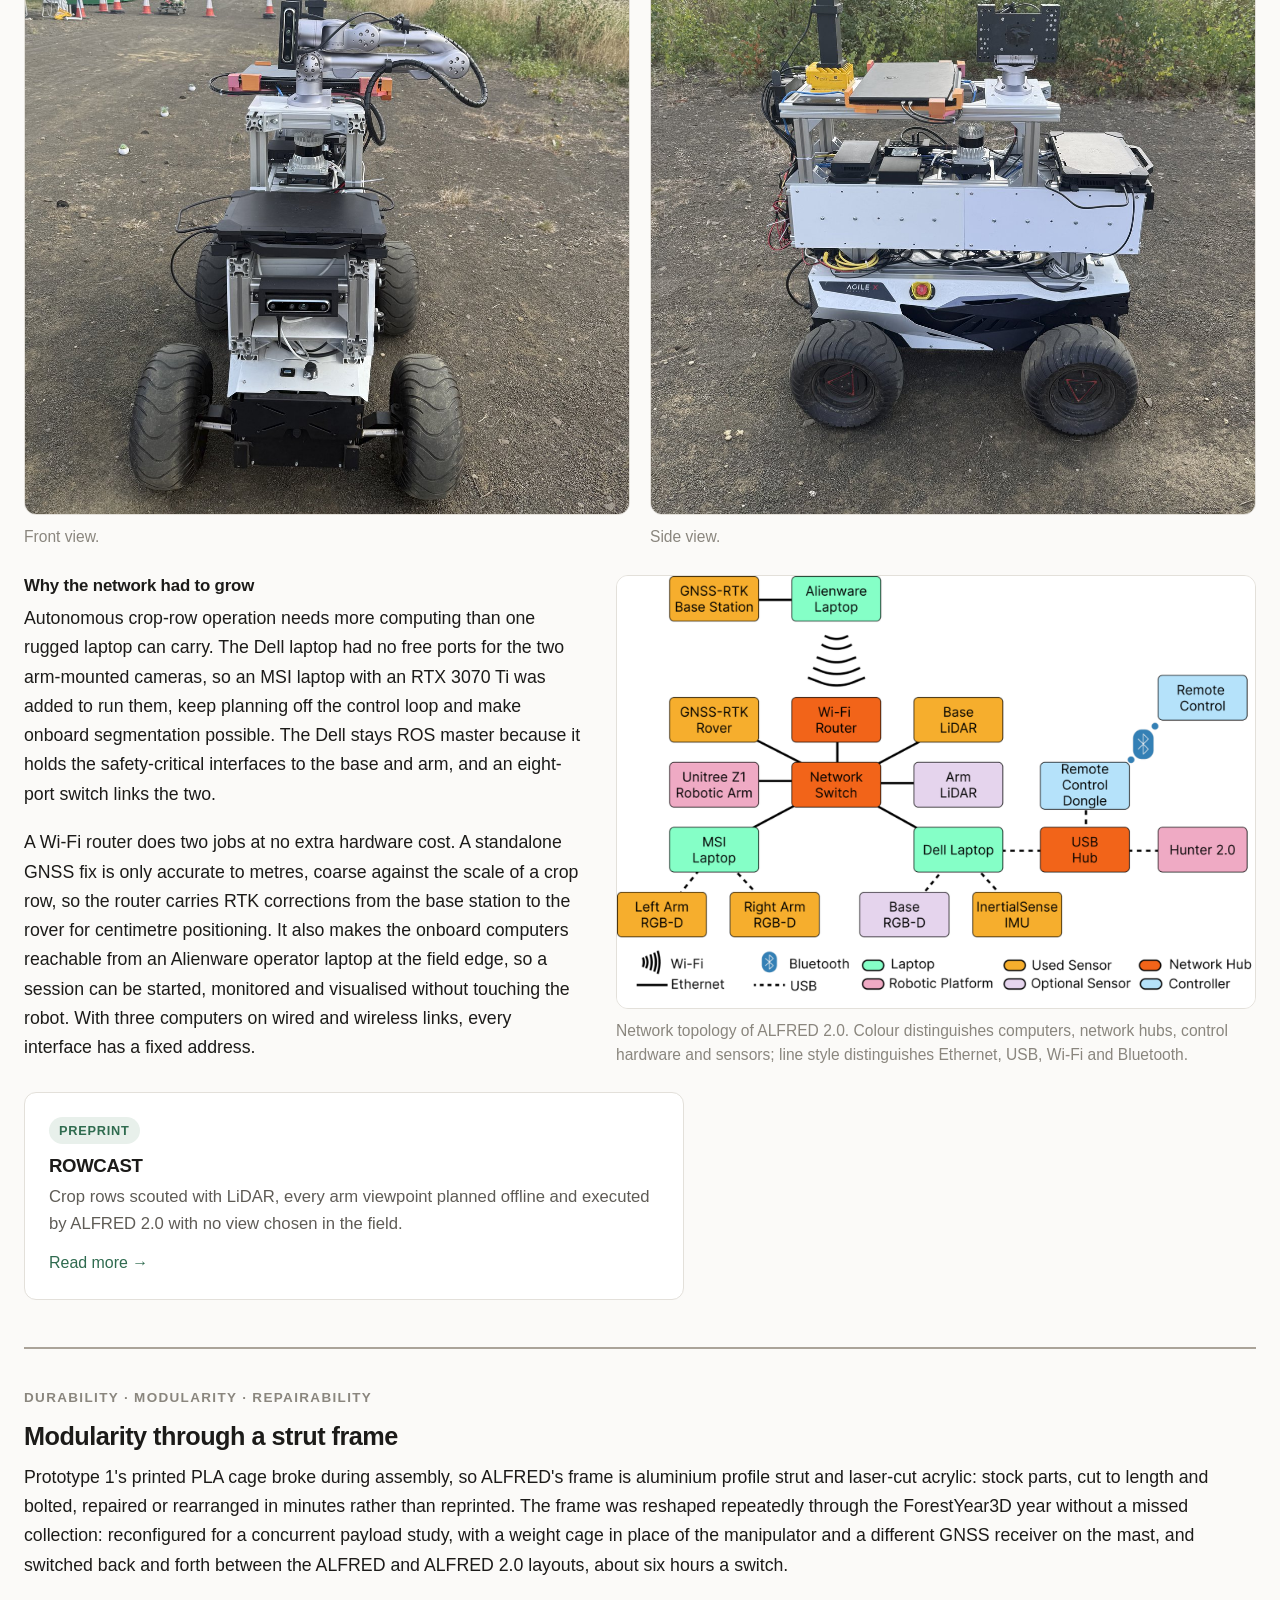
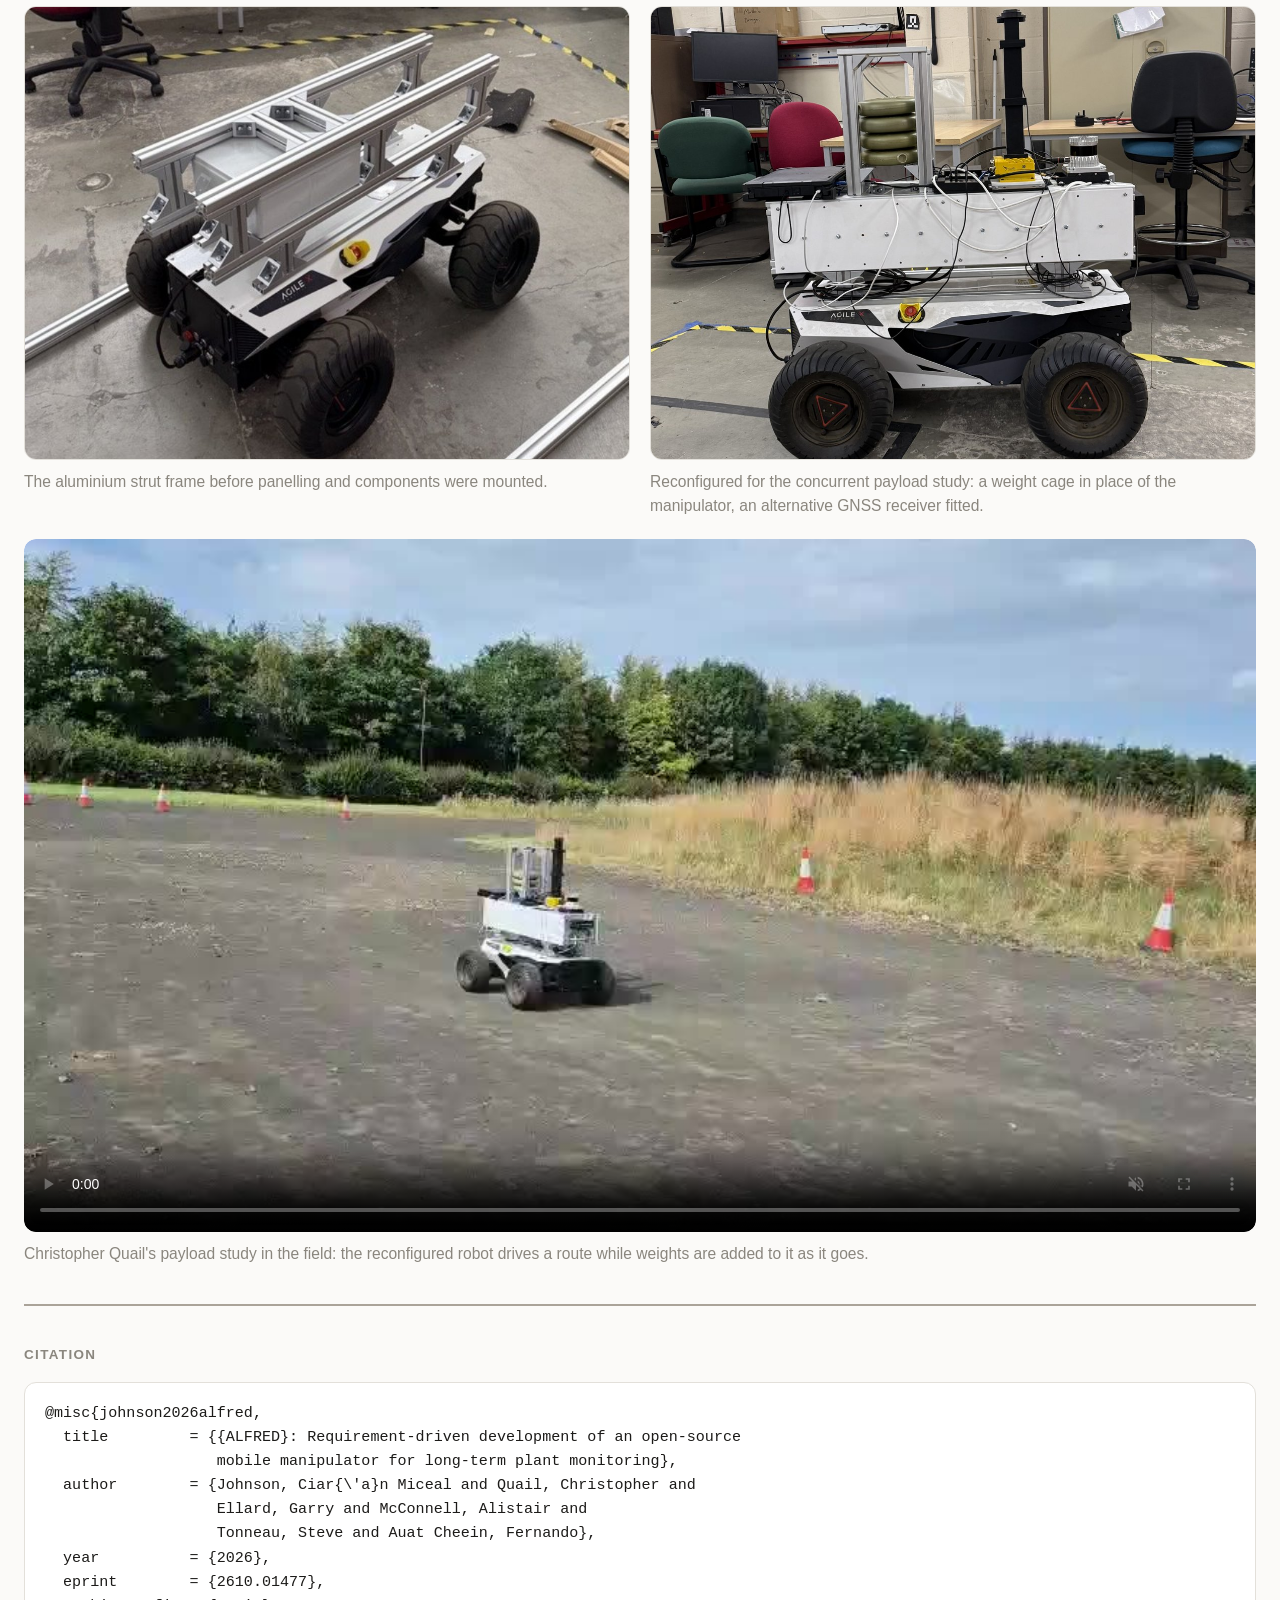
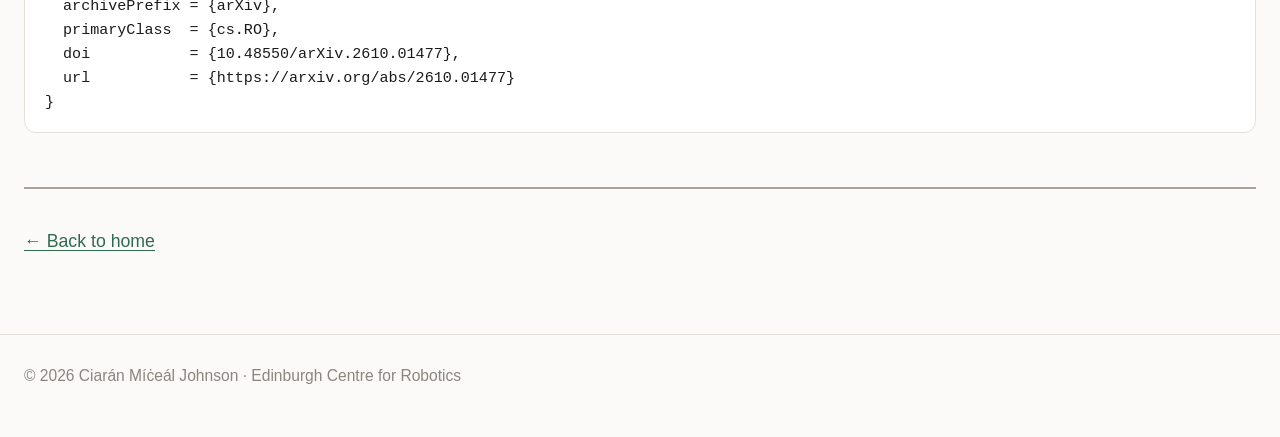
==== commit 4ca1a1d9: "Added video of Chris experiment" ====
--- a/ALFRED/index.html
+++ b/ALFRED/index.html
@@ -3,8 +3,11 @@
 <head>
   <meta charset="utf-8">
   <meta name="viewport" content="width=device-width, initial-scale=1">
-  <title>ALFRED | Ciaran Johnson</title>
+  <title>ALFRED | Ciarán Míċeál Johnson</title>
   <meta name="description" content="ALFRED: an open-source mobile manipulator for long-term plant monitoring, developed through four builds against six requirements. A year of monthly forest surveys without a missed collection, and model-based comparison of arm reach and LiDAR visibility across builds. arXiv preprint, October 2026.">
+  <link rel="icon" href="../favicon.ico" sizes="48x48">
+  <link rel="icon" href="../img/favicon-32.png" type="image/png" sizes="32x32">
+  <link rel="apple-touch-icon" href="../img/apple-touch-icon.png" sizes="180x180">
   <link rel="stylesheet" href="../style.css?v=20261101p">
 </head>
 <body class="paper">
@@ -23,7 +26,7 @@
 
   <nav class="site-nav">
     <div class="wrap">
-      <a class="brand" href="../index.html">Ciaran Johnson</a>
+      <a class="brand" href="../index.html">Ciarán Míċeál Johnson</a>
       <ul>
         <li><a href="../index.html">Home</a></li>
         <li><a href="./" aria-current="page">ALFRED</a></li>
@@ -616,7 +619,7 @@
 
   <footer>
     <div class="wrap">
-      <p>© 2026 Ciaran Johnson · Edinburgh Centre for Robotics</p>
+      <p>© 2026 Ciarán Míċeál Johnson · Edinburgh Centre for Robotics</p>
     </div>
   </footer>
 
